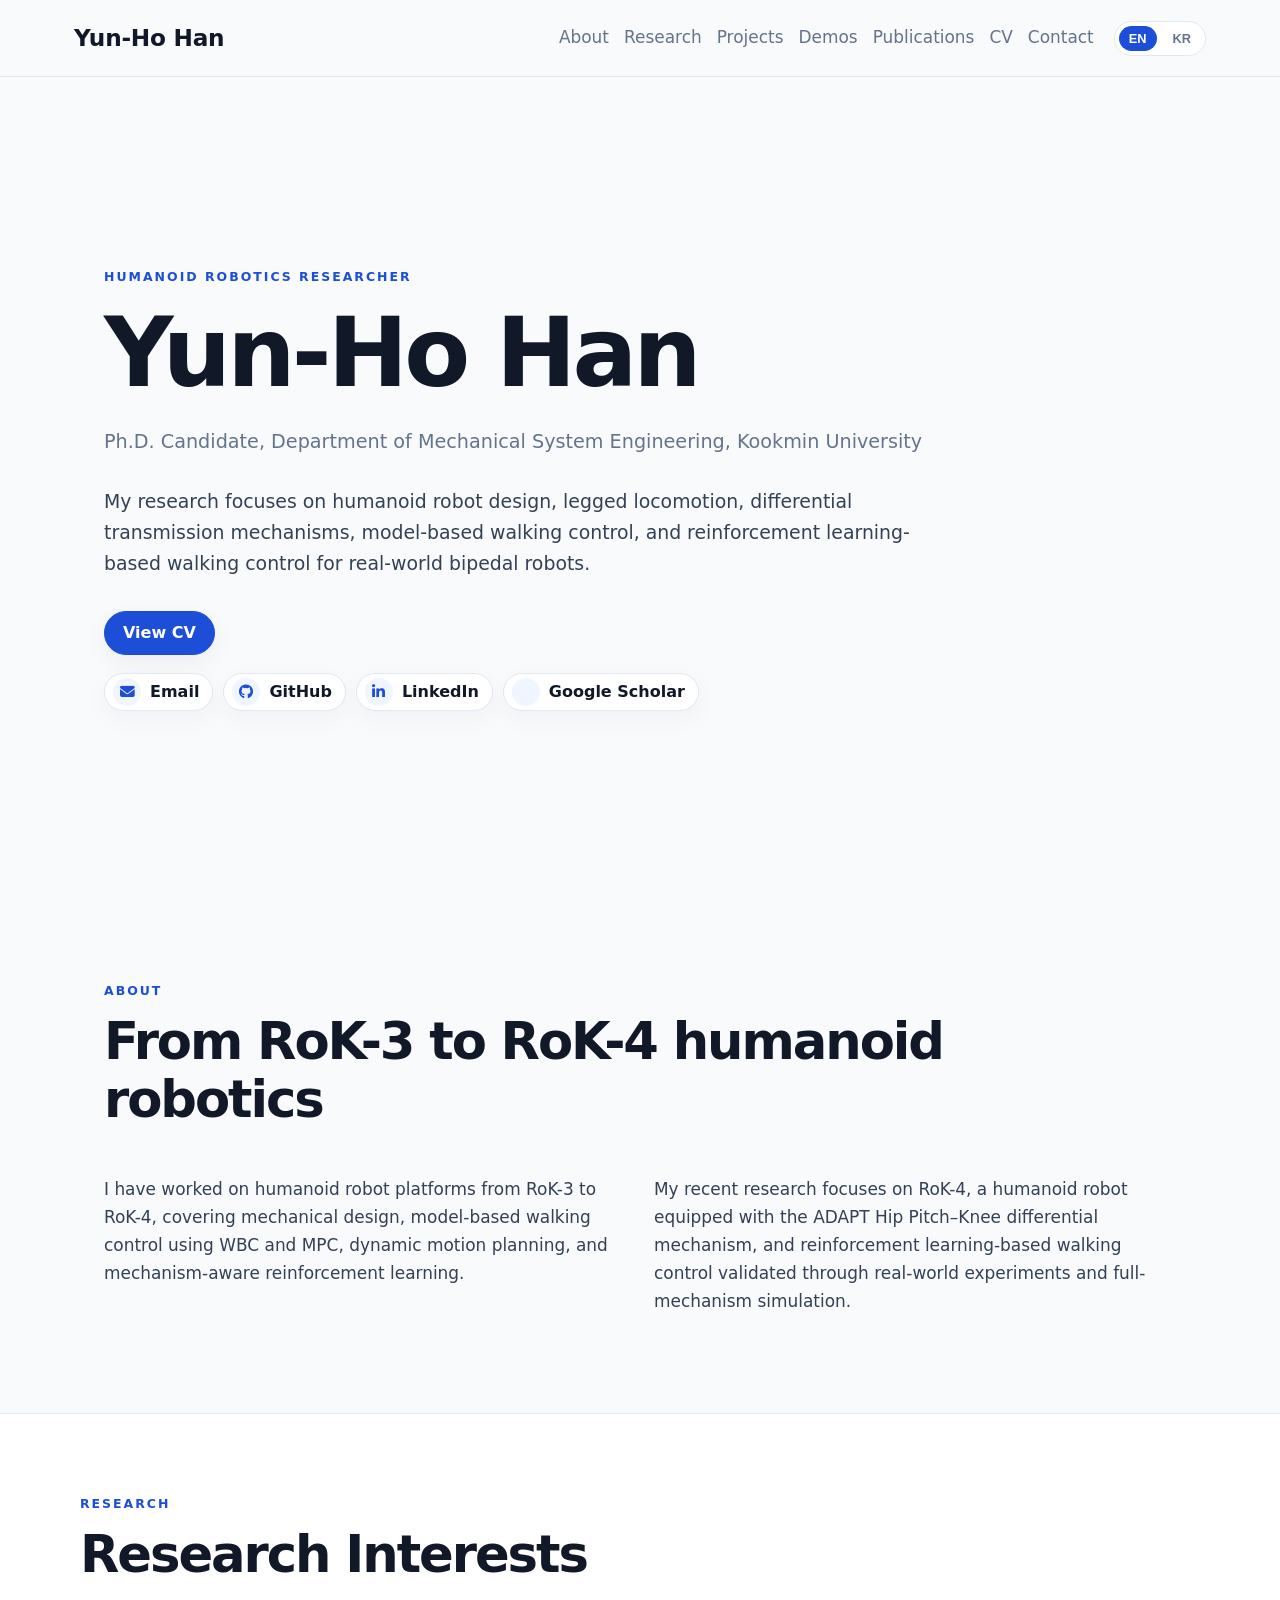
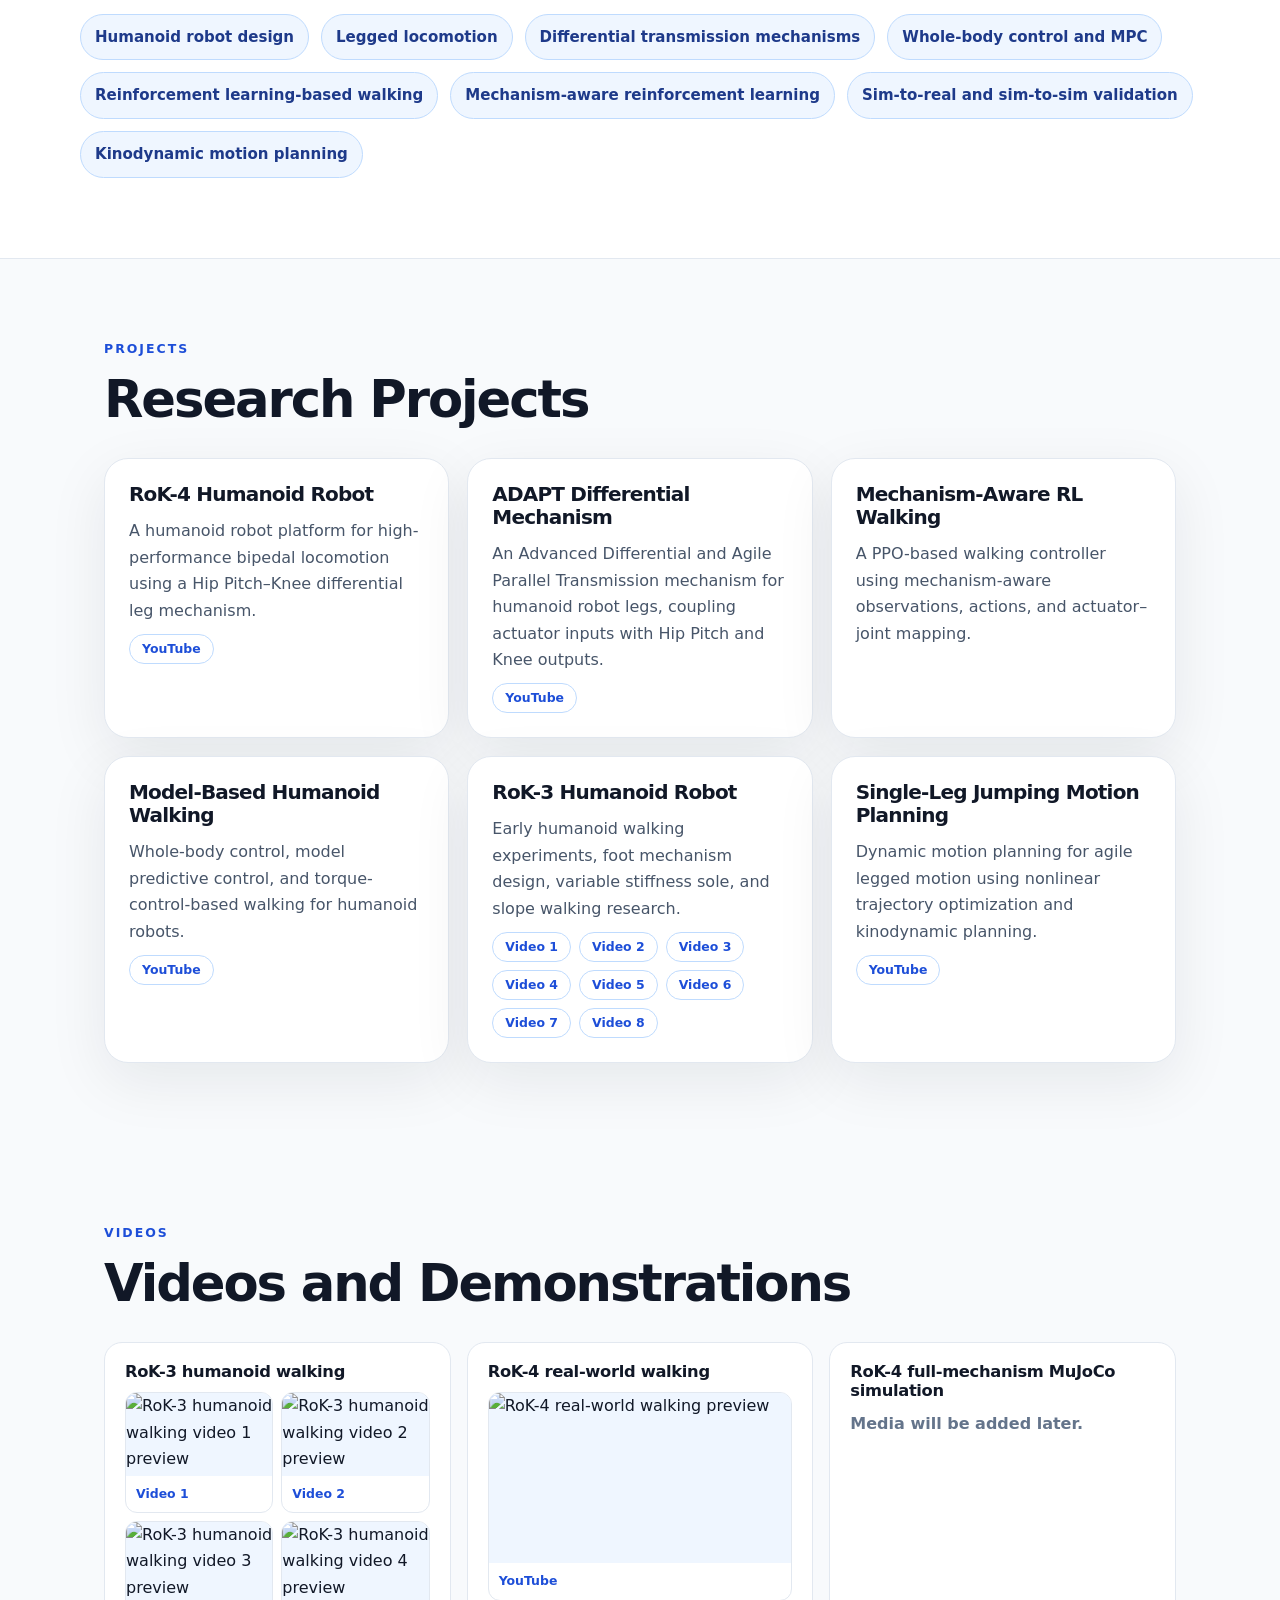
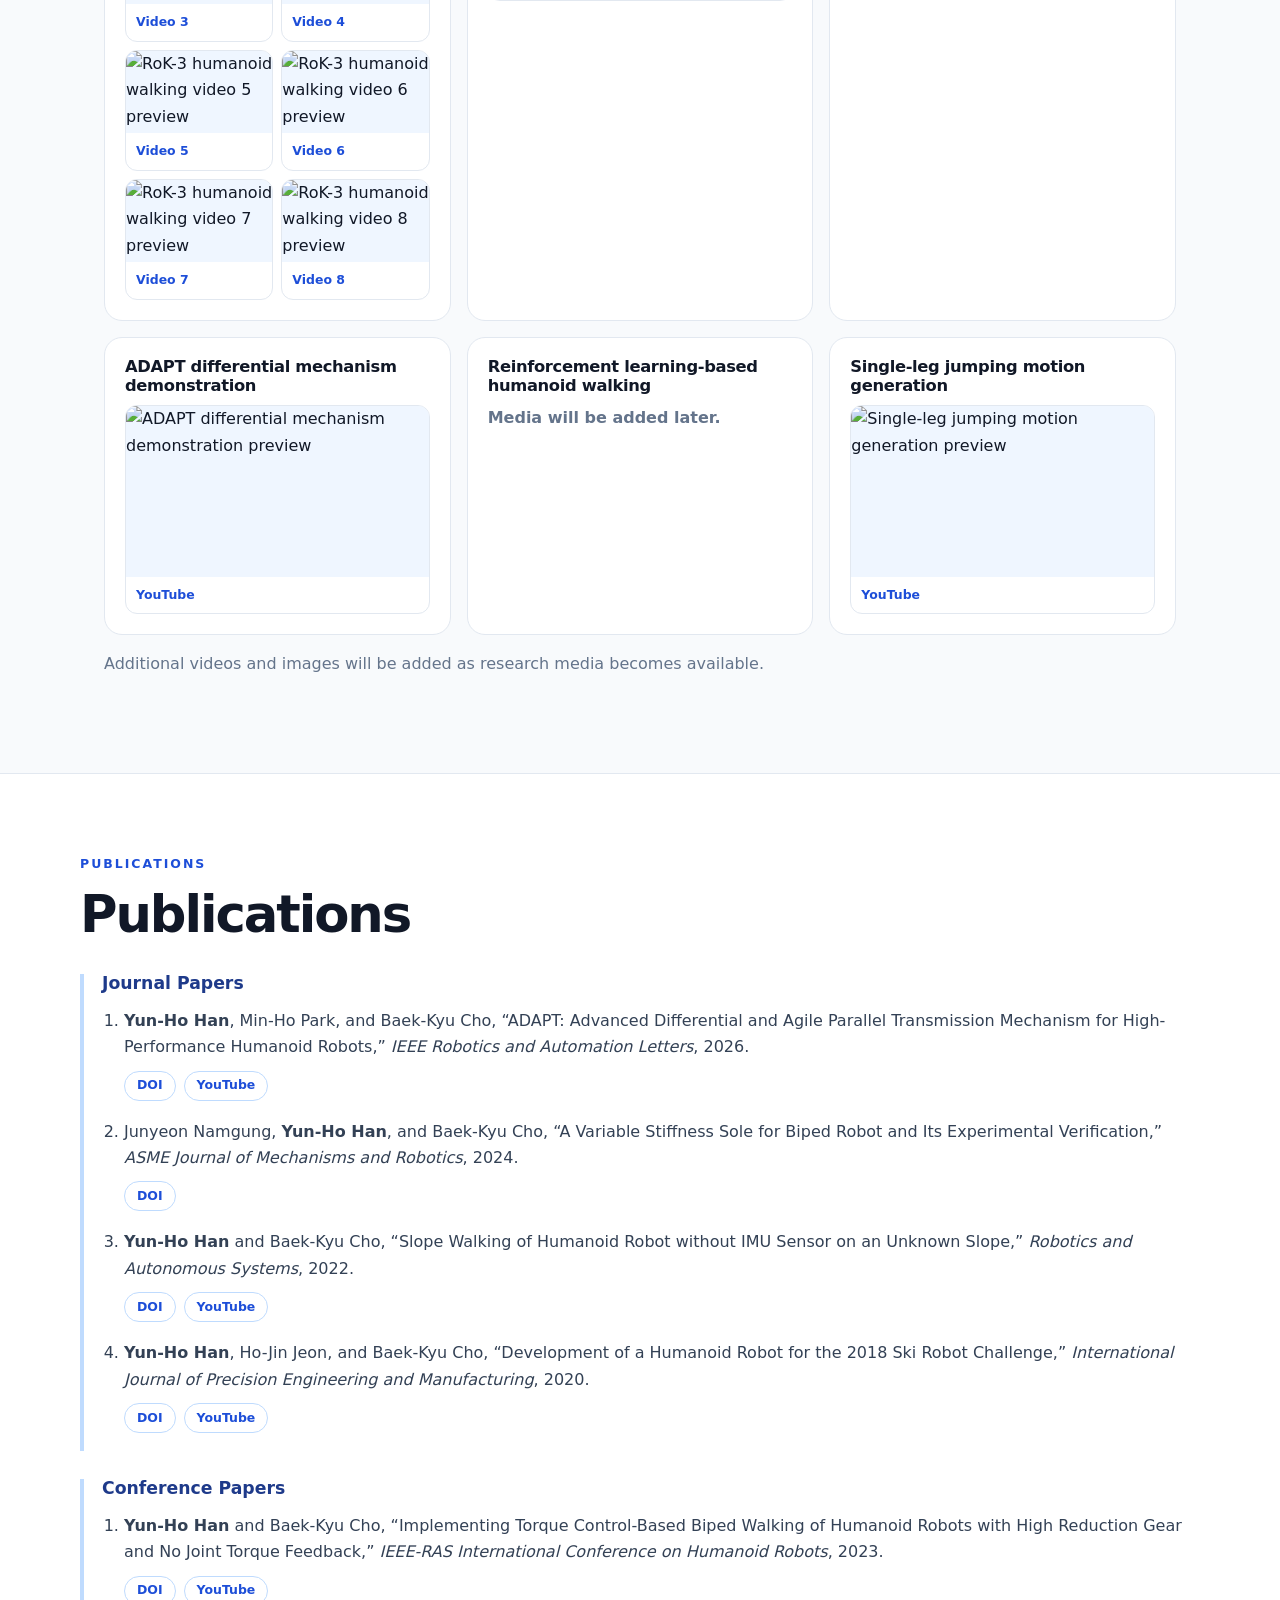
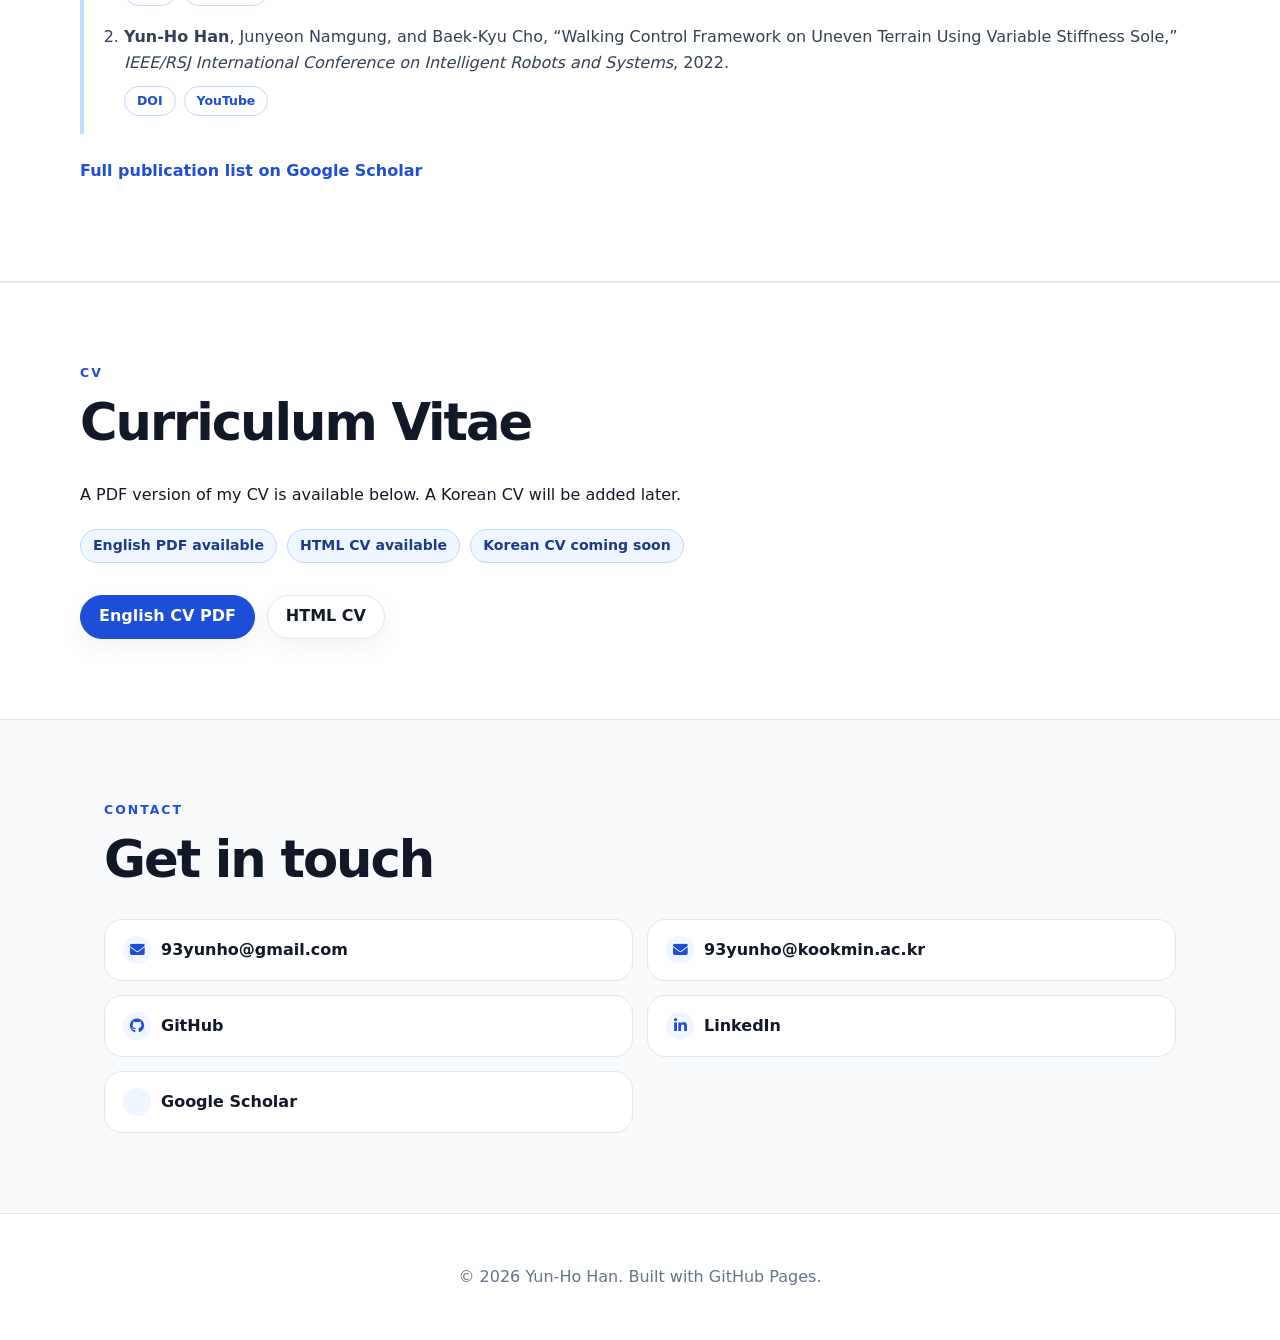
==== index.html @ d3067b9e "Add icons and video previews" ====
<!DOCTYPE html>
<html lang="en">
<head>
  <meta charset="utf-8" />
  <meta name="viewport" content="width=device-width, initial-scale=1" />
  <title>Yun-Ho Han | Humanoid Robotics Researcher</title>
  <meta name="description" content="Yun-Ho Han's personal academic homepage. Humanoid robot design, legged locomotion, differential mechanisms, model-based control, and reinforcement learning-based walking control." />
  <link rel="stylesheet" href="https://cdnjs.cloudflare.com/ajax/libs/font-awesome/6.5.2/css/all.min.css" />
  <link rel="stylesheet" href="https://cdn.jsdelivr.net/gh/jpswalsh/academicons@1/css/academicons.min.css" />
  <link rel="stylesheet" href="assets/style.css" />
</head>
<body>
  <header class="site-header">
    <nav class="nav">
      <a class="brand" href="#home">Yun-Ho Han</a>
      <button class="nav-toggle" aria-label="Toggle navigation" aria-expanded="false">☰</button>
      <div class="nav-links">
        <a href="#about" data-i18n="nav_about">About</a>
        <a href="#research" data-i18n="nav_research">Research</a>
        <a href="#projects" data-i18n="nav_projects">Projects</a>
        <a href="#demos" data-i18n="nav_demos">Demos</a>
        <a href="#publications" data-i18n="nav_publications">Publications</a>
        <a href="#cv" data-i18n="nav_cv">CV</a>
        <a href="#contact" data-i18n="nav_contact">Contact</a>
      </div>
      <div class="language-switch" aria-label="Language switch">
        <button class="lang-btn active" data-lang="en">EN</button>
        <button class="lang-btn" data-lang="ko">KR</button>
      </div>
    </nav>
  </header>

  <main>
    <section id="home" class="hero section">
      <div class="hero-content">
        <p class="eyebrow" data-i18n="hero_eyebrow">Humanoid Robotics Researcher</p>
        <h1>Yun-Ho Han</h1>
        <p class="subtitle" data-i18n="hero_subtitle">
          Ph.D. Candidate, Department of Mechanical System Engineering, Kookmin University
        </p>
        <p class="hero-text" data-i18n="hero_text">
          My research focuses on humanoid robot design, legged locomotion, differential transmission mechanisms, model-based walking control, and reinforcement learning-based walking control for real-world bipedal robots.
        </p>
        <div class="hero-actions">
          <a class="button primary" href="documents/Yunho_Han_CV_EN_v1_0.pdf" target="_blank" rel="noopener" data-i18n="btn_cv">View CV</a>
        </div>
        <div class="social-links hero-social" aria-label="Profile links">
          <a class="social-link" href="mailto:93yunho@gmail.com">
            <span class="social-icon" aria-hidden="true"><i class="fa-solid fa-envelope"></i></span>
            <span>Email</span>
          </a>
          <a class="social-link" href="https://github.com/YunhoHan" target="_blank" rel="noopener">
            <span class="social-icon" aria-hidden="true"><i class="fa-brands fa-github"></i></span>
            <span>GitHub</span>
          </a>
          <a class="social-link" href="https://www.linkedin.com/in/yunho-han-4357352a2" target="_blank" rel="noopener">
            <span class="social-icon" aria-hidden="true"><i class="fa-brands fa-linkedin-in"></i></span>
            <span>LinkedIn</span>
          </a>
          <a class="social-link" href="https://scholar.google.com/citations?user=bfGxfZUAAAAJ" target="_blank" rel="noopener">
            <span class="social-icon" aria-hidden="true"><i class="ai ai-google-scholar"></i></span>
            <span>Google Scholar</span>
          </a>
        </div>
      </div>
    </section>

    <section id="about" class="section">
      <div class="section-heading">
        <p class="eyebrow" data-i18n="about_eyebrow">About</p>
        <h2 data-i18n="about_title">From RoK-3 to RoK-4 humanoid robotics</h2>
      </div>
      <div class="two-column">
        <p data-i18n="about_p1">
          I have worked on humanoid robot platforms from RoK-3 to RoK-4, covering mechanical design, model-based walking control using WBC and MPC, dynamic motion planning, and mechanism-aware reinforcement learning.
        </p>
        <p data-i18n="about_p2">
          My recent research focuses on RoK-4, a humanoid robot equipped with the ADAPT Hip Pitch–Knee differential mechanism, and reinforcement learning-based walking control validated through real-world experiments and full-mechanism simulation.
        </p>
      </div>
    </section>

    <section id="research" class="section alt">
      <div class="section-heading">
        <p class="eyebrow" data-i18n="research_eyebrow">Research</p>
        <h2 data-i18n="research_title">Research Interests</h2>
      </div>
      <div class="tag-grid">
        <span data-i18n="ri_1">Humanoid robot design</span>
        <span data-i18n="ri_2">Legged locomotion</span>
        <span data-i18n="ri_3">Differential transmission mechanisms</span>
        <span data-i18n="ri_4">Whole-body control and MPC</span>
        <span data-i18n="ri_5">Reinforcement learning-based walking</span>
        <span data-i18n="ri_6">Mechanism-aware reinforcement learning</span>
        <span data-i18n="ri_7">Sim-to-real and sim-to-sim validation</span>
        <span data-i18n="ri_8">Kinodynamic motion planning</span>
      </div>
    </section>

    <section id="projects" class="section">
      <div class="section-heading">
        <p class="eyebrow" data-i18n="projects_eyebrow">Projects</p>
        <h2 data-i18n="projects_title">Research Projects</h2>
      </div>

      <div class="card-grid">
        <article class="card">
          <h3>RoK-4 Humanoid Robot</h3>
          <p data-i18n="project_rok4">A humanoid robot platform for high-performance bipedal locomotion using a Hip Pitch–Knee differential leg mechanism.</p>
          <div class="publication-actions">
            <a class="pub-button" href="https://youtu.be/dDEMlLqxbOc?si=Wb-8xYeatX2Am25J" target="_blank" rel="noopener">YouTube</a>
          </div>
        </article>
        <article class="card">
          <h3>ADAPT Differential Mechanism</h3>
          <p data-i18n="project_adapt">An Advanced Differential and Agile Parallel Transmission mechanism for humanoid robot legs, coupling actuator inputs with Hip Pitch and Knee outputs.</p>
          <div class="publication-actions">
            <a class="pub-button" href="https://youtu.be/cfTjf7UJ3iI?si=L2EJas8FkFpZmrJy" target="_blank" rel="noopener">YouTube</a>
          </div>
        </article>
        <article class="card">
          <h3 data-i18n="project_rl_title">Mechanism-Aware RL Walking</h3>
          <p data-i18n="project_rl">A PPO-based walking controller using mechanism-aware observations, actions, and actuator–joint mapping.</p>
        </article>
        <article class="card">
          <h3 data-i18n="project_model_title">Model-Based Humanoid Walking</h3>
          <p data-i18n="project_model">Whole-body control, model predictive control, and torque-control-based walking for humanoid robots.</p>
          <div class="publication-actions">
            <a class="pub-button" href="https://youtu.be/6m065rp-1LA?si=vn8ofqVGNFOFRclc" target="_blank" rel="noopener">YouTube</a>
          </div>
        </article>
        <article class="card">
          <h3>RoK-3 Humanoid Robot</h3>
          <p data-i18n="project_rok3">Early humanoid walking experiments, foot mechanism design, variable stiffness sole, and slope walking research.</p>
          <div class="publication-actions">
            <a class="pub-button" href="https://youtu.be/h09qfkPEwwU?si=suNqClP6rXd1GtpO" target="_blank" rel="noopener">Video 1</a>
            <a class="pub-button" href="https://youtu.be/1beSfaaE3Go?si=8pSo09CfvVwVg07w" target="_blank" rel="noopener">Video 2</a>
            <a class="pub-button" href="https://youtu.be/04HT6V07SlI?si=JWru_YJftX-AW16p" target="_blank" rel="noopener">Video 3</a>
            <a class="pub-button" href="https://youtu.be/GUqOOByVpj8?si=uzsbvGzjAf11iFe4" target="_blank" rel="noopener">Video 4</a>
            <a class="pub-button" href="https://youtu.be/bRuZuYLJ1Yo?si=83ORf7Me08Iz6zm9" target="_blank" rel="noopener">Video 5</a>
            <a class="pub-button" href="https://youtu.be/x1PlzktlOpM?si=ALKfZbD4SVRGy7qw" target="_blank" rel="noopener">Video 6</a>
            <a class="pub-button" href="https://youtu.be/V_NAFrONSy4?si=NgBygBK1LtX89DeF" target="_blank" rel="noopener">Video 7</a>
            <a class="pub-button" href="https://youtu.be/HbkxGu0gFf4?si=VlTAxAXTmBzQWb80" target="_blank" rel="noopener">Video 8</a>
          </div>
        </article>
        <article class="card">
          <h3 data-i18n="project_jump_title">Single-Leg Jumping Motion Planning</h3>
          <p data-i18n="project_jump">Dynamic motion planning for agile legged motion using nonlinear trajectory optimization and kinodynamic planning.</p>
          <div class="publication-actions">
            <a class="pub-button" href="https://youtu.be/laiFjDIiSv0?si=oPpcibvaZxcY3Fio" target="_blank" rel="noopener">YouTube</a>
          </div>
        </article>
      </div>
    </section>

    <section id="demos" class="section">
      <div class="section-heading">
        <p class="eyebrow" data-i18n="demos_eyebrow">Videos</p>
        <h2 data-i18n="demos_title">Videos and Demonstrations</h2>
      </div>
      <div class="demo-grid">
        <article class="demo-card">
          <h3 data-i18n="demo_1">RoK-3 humanoid walking</h3>
          <div class="video-preview-grid compact">
            <a class="video-preview" href="https://youtu.be/h09qfkPEwwU?si=suNqClP6rXd1GtpO" target="_blank" rel="noopener">
              <img src="https://img.youtube.com/vi/h09qfkPEwwU/hqdefault.jpg" alt="RoK-3 humanoid walking video 1 preview" loading="lazy" />
              <span>Video 1</span>
            </a>
            <a class="video-preview" href="https://youtu.be/1beSfaaE3Go?si=8pSo09CfvVwVg07w" target="_blank" rel="noopener">
              <img src="https://img.youtube.com/vi/1beSfaaE3Go/hqdefault.jpg" alt="RoK-3 humanoid walking video 2 preview" loading="lazy" />
              <span>Video 2</span>
            </a>
            <a class="video-preview" href="https://youtu.be/04HT6V07SlI?si=JWru_YJftX-AW16p" target="_blank" rel="noopener">
              <img src="https://img.youtube.com/vi/04HT6V07SlI/hqdefault.jpg" alt="RoK-3 humanoid walking video 3 preview" loading="lazy" />
              <span>Video 3</span>
            </a>
            <a class="video-preview" href="https://youtu.be/GUqOOByVpj8?si=uzsbvGzjAf11iFe4" target="_blank" rel="noopener">
              <img src="https://img.youtube.com/vi/GUqOOByVpj8/hqdefault.jpg" alt="RoK-3 humanoid walking video 4 preview" loading="lazy" />
              <span>Video 4</span>
            </a>
            <a class="video-preview" href="https://youtu.be/bRuZuYLJ1Yo?si=83ORf7Me08Iz6zm9" target="_blank" rel="noopener">
              <img src="https://img.youtube.com/vi/bRuZuYLJ1Yo/hqdefault.jpg" alt="RoK-3 humanoid walking video 5 preview" loading="lazy" />
              <span>Video 5</span>
            </a>
            <a class="video-preview" href="https://youtu.be/x1PlzktlOpM?si=ALKfZbD4SVRGy7qw" target="_blank" rel="noopener">
              <img src="https://img.youtube.com/vi/x1PlzktlOpM/hqdefault.jpg" alt="RoK-3 humanoid walking video 6 preview" loading="lazy" />
              <span>Video 6</span>
            </a>
            <a class="video-preview" href="https://youtu.be/V_NAFrONSy4?si=NgBygBK1LtX89DeF" target="_blank" rel="noopener">
              <img src="https://img.youtube.com/vi/V_NAFrONSy4/hqdefault.jpg" alt="RoK-3 humanoid walking video 7 preview" loading="lazy" />
              <span>Video 7</span>
            </a>
            <a class="video-preview" href="https://youtu.be/HbkxGu0gFf4?si=VlTAxAXTmBzQWb80" target="_blank" rel="noopener">
              <img src="https://img.youtube.com/vi/HbkxGu0gFf4/hqdefault.jpg" alt="RoK-3 humanoid walking video 8 preview" loading="lazy" />
              <span>Video 8</span>
            </a>
          </div>
        </article>
        <article class="demo-card">
          <h3 data-i18n="demo_2">RoK-4 real-world walking</h3>
          <a class="video-preview" href="https://youtu.be/dDEMlLqxbOc?si=Wb-8xYeatX2Am25J" target="_blank" rel="noopener">
            <img src="https://img.youtube.com/vi/dDEMlLqxbOc/hqdefault.jpg" alt="RoK-4 real-world walking preview" loading="lazy" />
            <span>YouTube</span>
          </a>
        </article>
        <article class="demo-card">
          <h3 data-i18n="demo_3">RoK-4 full-mechanism MuJoCo simulation</h3>
          <p data-i18n="demo_status">Media will be added later.</p>
        </article>
        <article class="demo-card">
          <h3 data-i18n="demo_4">ADAPT differential mechanism demonstration</h3>
          <a class="video-preview" href="https://youtu.be/cfTjf7UJ3iI?si=L2EJas8FkFpZmrJy" target="_blank" rel="noopener">
            <img src="https://img.youtube.com/vi/cfTjf7UJ3iI/hqdefault.jpg" alt="ADAPT differential mechanism demonstration preview" loading="lazy" />
            <span>YouTube</span>
          </a>
        </article>
        <article class="demo-card">
          <h3 data-i18n="demo_5">Reinforcement learning-based humanoid walking</h3>
          <p data-i18n="demo_status">Media will be added later.</p>
        </article>
        <article class="demo-card">
          <h3 data-i18n="demo_6">Single-leg jumping motion generation</h3>
          <a class="video-preview" href="https://youtu.be/laiFjDIiSv0?si=oPpcibvaZxcY3Fio" target="_blank" rel="noopener">
            <img src="https://img.youtube.com/vi/laiFjDIiSv0/hqdefault.jpg" alt="Single-leg jumping motion generation preview" loading="lazy" />
            <span>YouTube</span>
          </a>
        </article>
      </div>
      <p class="muted" data-i18n="demos_note">Additional videos and images will be added as research media becomes available.</p>
    </section>

    <section id="publications" class="section alt">
      <div class="section-heading">
        <p class="eyebrow" data-i18n="pub_eyebrow">Publications</p>
        <h2 data-i18n="pub_title">Publications</h2>
      </div>
      <div class="publication-groups">
        <div class="publication-group">
          <h3 data-i18n="pub_journal_title">Journal Papers</h3>
          <ol class="publication-list">
            <li>
              <strong>Yun-Ho Han</strong>, Min-Ho Park, and Baek-Kyu Cho,
              “ADAPT: Advanced Differential and Agile Parallel Transmission Mechanism for High-Performance Humanoid Robots,”
              <em>IEEE Robotics and Automation Letters</em>, 2026.
              <div class="publication-actions">
                <a class="pub-button" href="https://doi.org/10.1109/LRA.2026.3686707" target="_blank" rel="noopener">DOI</a>
                <a class="pub-button" href="https://youtu.be/cfTjf7UJ3iI?si=L2EJas8FkFpZmrJy" target="_blank" rel="noopener">YouTube</a>
              </div>
            </li>
            <li>
              Junyeon Namgung, <strong>Yun-Ho Han</strong>, and Baek-Kyu Cho,
              “A Variable Stiffness Sole for Biped Robot and Its Experimental Verification,”
              <em>ASME Journal of Mechanisms and Robotics</em>, 2024.
              <div class="publication-actions">
                <a class="pub-button" href="https://doi.org/10.1115/1.4062650" target="_blank" rel="noopener">DOI</a>
              </div>
            </li>
            <li>
              <strong>Yun-Ho Han</strong> and Baek-Kyu Cho,
              “Slope Walking of Humanoid Robot without IMU Sensor on an Unknown Slope,”
              <em>Robotics and Autonomous Systems</em>, 2022.
              <div class="publication-actions">
                <a class="pub-button" href="https://doi.org/10.1016/j.robot.2022.104163" target="_blank" rel="noopener">DOI</a>
                <a class="pub-button" href="https://youtu.be/x1PlzktlOpM?si=8-0TDHvPJsHoClDF" target="_blank" rel="noopener">YouTube</a>
              </div>
            </li>
            <li>
              <strong>Yun-Ho Han</strong>, Ho-Jin Jeon, and Baek-Kyu Cho,
              “Development of a Humanoid Robot for the 2018 Ski Robot Challenge,”
              <em>International Journal of Precision Engineering and Manufacturing</em>, 2020.
              <div class="publication-actions">
                <a class="pub-button" href="https://doi.org/10.1007/s12541-020-00344-6" target="_blank" rel="noopener">DOI</a>
                <a class="pub-button" href="https://youtu.be/Fxm66xV4SzQ?si=I9M_QrbcGACNY1cK" target="_blank" rel="noopener">YouTube</a>
              </div>
            </li>
          </ol>
        </div>

        <div class="publication-group">
          <h3 data-i18n="pub_conference_title">Conference Papers</h3>
          <ol class="publication-list">
            <li>
              <strong>Yun-Ho Han</strong> and Baek-Kyu Cho,
              “Implementing Torque Control-Based Biped Walking of Humanoid Robots with High Reduction Gear and No Joint Torque Feedback,”
              <em>IEEE-RAS International Conference on Humanoid Robots</em>, 2023.
              <div class="publication-actions">
                <a class="pub-button" href="https://doi.org/10.1109/Humanoids57100.2023.10375177" target="_blank" rel="noopener">DOI</a>
                <a class="pub-button" href="https://youtu.be/6m065rp-1LA?si=vn8ofqVGNFOFRclc" target="_blank" rel="noopener">YouTube</a>
              </div>
            </li>
            <li>
              <strong>Yun-Ho Han</strong>, Junyeon Namgung, and Baek-Kyu Cho,
              “Walking Control Framework on Uneven Terrain Using Variable Stiffness Sole,”
              <em>IEEE/RSJ International Conference on Intelligent Robots and Systems</em>, 2022.
              <div class="publication-actions">
                <a class="pub-button" href="https://doi.org/10.1109/IROS47612.2022.9981889" target="_blank" rel="noopener">DOI</a>
                <a class="pub-button" href="https://youtu.be/rMfQMmNTQRU?si=-mwIuIyKWzba-ZMg" target="_blank" rel="noopener">YouTube</a>
              </div>
            </li>
          </ol>
        </div>
      </div>
      <p class="note">
        <a href="https://scholar.google.com/citations?user=bfGxfZUAAAAJ" target="_blank" rel="noopener" data-i18n="pub_more">Full publication list on Google Scholar</a>
      </p>
    </section>

    <section id="cv" class="section alt">
      <div class="section-heading">
        <p class="eyebrow">CV</p>
        <h2 data-i18n="cv_title">Curriculum Vitae</h2>
      </div>
      <p data-i18n="cv_text">
        A PDF version of my CV is available below. A Korean CV will be added later.
      </p>
      <div class="status-list" aria-label="CV availability">
        <span data-i18n="cv_status_pdf">English PDF available</span>
        <span data-i18n="cv_status_html">HTML CV available</span>
        <span data-i18n="cv_status_kr">Korean CV coming soon</span>
      </div>
      <div class="hero-actions">
        <a class="button primary" href="documents/Yunho_Han_CV_EN_v1_0.pdf" target="_blank" rel="noopener" data-i18n="cv_pdf">English CV PDF</a>
        <a class="button" href="cv.html" target="_blank" rel="noopener" data-i18n="cv_html">HTML CV</a>
      </div>
    </section>

    <section id="contact" class="section">
      <div class="section-heading">
        <p class="eyebrow" data-i18n="contact_eyebrow">Contact</p>
        <h2 data-i18n="contact_title">Get in touch</h2>
      </div>
      <div class="contact-grid">
        <a href="mailto:93yunho@gmail.com">
          <span class="social-icon" aria-hidden="true"><i class="fa-solid fa-envelope"></i></span>
          <span>93yunho@gmail.com</span>
        </a>
        <a href="mailto:93yunho@kookmin.ac.kr">
          <span class="social-icon" aria-hidden="true"><i class="fa-solid fa-envelope"></i></span>
          <span>93yunho@kookmin.ac.kr</span>
        </a>
        <a href="https://github.com/YunhoHan" target="_blank" rel="noopener">
          <span class="social-icon" aria-hidden="true"><i class="fa-brands fa-github"></i></span>
          <span>GitHub</span>
        </a>
        <a href="https://www.linkedin.com/in/yunho-han-4357352a2" target="_blank" rel="noopener">
          <span class="social-icon" aria-hidden="true"><i class="fa-brands fa-linkedin-in"></i></span>
          <span>LinkedIn</span>
        </a>
        <a href="https://scholar.google.com/citations?user=bfGxfZUAAAAJ" target="_blank" rel="noopener">
          <span class="social-icon" aria-hidden="true"><i class="ai ai-google-scholar"></i></span>
          <span>Google Scholar</span>
        </a>
      </div>
    </section>
  </main>

  <footer class="footer">
    <p>© <span id="year"></span> Yun-Ho Han. Built with GitHub Pages.</p>
  </footer>

  <script src="assets/script.js"></script>
</body>
</html>
---- assets/style.css ----
* {
  box-sizing: border-box;
}

:root {
  --bg: #f8fafc;
  --panel: #ffffff;
  --text: #111827;
  --muted: #64748b;
  --line: #e2e8f0;
  --accent: #1d4ed8;
  --accent-dark: #1e40af;
  --soft: #eff6ff;
  --shadow: 0 18px 60px rgba(15, 23, 42, 0.08);
}

html {
  scroll-behavior: smooth;
}

body {
  margin: 0;
  font-family: Inter, -apple-system, BlinkMacSystemFont, "Segoe UI", system-ui, sans-serif;
  color: var(--text);
  background: var(--bg);
  line-height: 1.65;
}

a {
  color: inherit;
}

.site-header {
  position: sticky;
  top: 0;
  z-index: 50;
  background: rgba(248, 250, 252, 0.92);
  border-bottom: 1px solid var(--line);
  backdrop-filter: blur(14px);
}

.nav {
  max-width: 1180px;
  margin: 0 auto;
  min-height: 76px;
  padding: 0 24px;
  display: flex;
  align-items: center;
  gap: 20px;
}

.brand {
  font-weight: 800;
  font-size: 1.45rem;
  text-decoration: none;
  letter-spacing: -0.01em;
}

.nav-links {
  margin-left: auto;
  display: flex;
  align-items: center;
  gap: 15px;
  font-size: 1.06rem;
  color: var(--muted);
}

.nav-links a {
  text-decoration: none;
}

.nav-links a:hover {
  color: var(--accent);
}

.language-switch {
  display: flex;
  gap: 6px;
  border: 1px solid var(--line);
  border-radius: 999px;
  padding: 4px;
  background: var(--panel);
}

.lang-btn {
  border: 0;
  background: transparent;
  padding: 5px 10px;
  border-radius: 999px;
  font-weight: 700;
  font-size: 0.8rem;
  color: var(--muted);
  cursor: pointer;
}

.lang-btn.active {
  color: #ffffff;
  background: var(--accent);
}

.nav-toggle {
  display: none;
  margin-left: auto;
  border: 0;
  background: transparent;
  font-size: 1.4rem;
  cursor: pointer;
}

.section {
  max-width: 1120px;
  margin: 0 auto;
  padding: 80px 24px;
}

.section.alt {
  max-width: none;
  background: var(--panel);
  border-top: 1px solid var(--line);
  border-bottom: 1px solid var(--line);
}

.section.alt > * {
  max-width: 1120px;
  margin-left: auto;
  margin-right: auto;
}

.hero {
  min-height: calc(100vh - 76px);
  display: flex;
  align-items: center;
}

.hero-content {
  max-width: 880px;
}

.eyebrow {
  margin: 0 0 10px;
  color: var(--accent);
  text-transform: uppercase;
  letter-spacing: 0.16em;
  font-size: 0.78rem;
  font-weight: 800;
}

h1, h2, h3 {
  line-height: 1.15;
  letter-spacing: -0.04em;
}

h1 {
  margin: 0;
  font-size: clamp(3rem, 9vw, 6rem);
}

h2 {
  margin: 0;
  font-size: clamp(2rem, 5vw, 3.2rem);
}

h3 {
  margin: 0 0 12px;
  font-size: 1.25rem;
}

.subtitle {
  margin: 18px 0 0;
  font-size: 1.2rem;
  color: var(--muted);
}

.hero-text {
  max-width: 820px;
  margin: 28px 0 0;
  font-size: 1.18rem;
  color: #334155;
}

.hero-actions {
  margin-top: 32px;
  display: flex;
  gap: 12px;
  flex-wrap: wrap;
}

.hero-social {
  margin-top: 18px;
}

.social-links {
  display: flex;
  flex-wrap: wrap;
  gap: 10px;
}

.social-link {
  display: inline-flex;
  align-items: center;
  gap: 9px;
  min-height: 38px;
  padding: 0 13px 0 8px;
  border: 1px solid var(--line);
  border-radius: 999px;
  background: var(--panel);
  color: var(--text);
  text-decoration: none;
  font-weight: 750;
  box-shadow: 0 8px 24px rgba(15, 23, 42, 0.04);
}

.social-link:hover {
  color: var(--accent);
  border-color: #bfdbfe;
}

.social-icon {
  display: inline-flex;
  align-items: center;
  justify-content: center;
  width: 28px;
  height: 28px;
  border-radius: 999px;
  background: var(--soft);
  color: var(--accent);
  font-size: 0.92rem;
  font-weight: 900;
  line-height: 1;
  flex: 0 0 auto;
}

.social-icon i {
  line-height: 1;
}

.button {
  display: inline-flex;
  align-items: center;
  justify-content: center;
  min-height: 44px;
  padding: 0 18px;
  border: 1px solid var(--line);
  border-radius: 999px;
  background: var(--panel);
  text-decoration: none;
  font-weight: 750;
  color: var(--text);
  box-shadow: 0 8px 24px rgba(15, 23, 42, 0.05);
}

.button:hover {
  border-color: #bfdbfe;
  color: var(--accent);
}

.button.primary {
  background: var(--accent);
  color: #ffffff;
  border-color: var(--accent);
}

.button.primary:hover {
  background: var(--accent-dark);
  color: #ffffff;
}

.section-heading {
  margin-bottom: 30px;
}

.two-column {
  display: grid;
  grid-template-columns: 1fr 1fr;
  gap: 28px;
  font-size: 1.06rem;
  color: #334155;
}

.tag-grid {
  display: flex;
  flex-wrap: wrap;
  gap: 12px;
}

.tag-grid span, .demo-list span {
  display: inline-flex;
  align-items: center;
  padding: 10px 14px;
  border: 1px solid #bfdbfe;
  border-radius: 999px;
  background: var(--soft);
  color: #1e3a8a;
  font-weight: 700;
  font-size: 0.94rem;
}

.card-grid {
  display: grid;
  grid-template-columns: repeat(3, minmax(0, 1fr));
  gap: 18px;
}

.card {
  background: var(--panel);
  border: 1px solid var(--line);
  border-radius: 24px;
  padding: 24px;
  box-shadow: var(--shadow);
}

.card p {
  color: #475569;
  margin: 0;
}

.publication-list {
  margin: 0;
  padding-left: 22px;
  color: #334155;
}

.publication-list li {
  margin-bottom: 18px;
}

.publication-actions {
  display: flex;
  flex-wrap: wrap;
  gap: 8px;
  margin-top: 10px;
}

.pub-button {
  display: inline-flex;
  align-items: center;
  justify-content: center;
  min-height: 30px;
  padding: 0 12px;
  border: 1px solid #bfdbfe;
  border-radius: 999px;
  background: #ffffff;
  color: var(--accent);
  font-size: 0.78rem;
  font-weight: 800;
  text-decoration: none;
}

.pub-button:hover {
  background: var(--soft);
  border-color: var(--accent);
}

.publication-groups {
  display: grid;
  gap: 28px;
}

.publication-group {
  border-left: 4px solid #bfdbfe;
  padding-left: 18px;
}

.publication-group h3 {
  margin-bottom: 14px;
  color: #1e3a8a;
  font-size: 1.08rem;
  letter-spacing: 0;
}

.note {
  margin-top: 24px;
  font-weight: 750;
}

.note a {
  color: var(--accent);
  text-decoration: none;
}

.demo-grid {
  display: grid;
  grid-template-columns: repeat(3, minmax(0, 1fr));
  gap: 16px;
}

.demo-card {
  background: var(--panel);
  border: 1px solid var(--line);
  border-radius: 18px;
  padding: 20px;
}

.demo-card h3 {
  margin-bottom: 10px;
  font-size: 1.02rem;
  letter-spacing: -0.02em;
}

.demo-card p {
  margin: 0;
  color: var(--muted);
  font-weight: 650;
}

.video-preview-grid {
  display: grid;
  grid-template-columns: repeat(2, minmax(0, 1fr));
  gap: 10px;
}

.video-preview-grid.compact {
  gap: 8px;
}

.video-preview {
  display: block;
  overflow: hidden;
  border: 1px solid var(--line);
  border-radius: 12px;
  background: #ffffff;
  color: var(--text);
  text-decoration: none;
}

.video-preview img {
  display: block;
  width: 100%;
  aspect-ratio: 16 / 9;
  object-fit: cover;
  background: var(--soft);
}

.video-preview span {
  display: block;
  padding: 8px 10px;
  color: var(--accent);
  font-size: 0.78rem;
  font-weight: 800;
}

.video-preview:hover {
  border-color: #bfdbfe;
  box-shadow: 0 10px 28px rgba(15, 23, 42, 0.08);
  transform: translateY(-1px);
}

.muted {
  color: var(--muted);
}

.status-list {
  display: flex;
  flex-wrap: wrap;
  gap: 10px;
  margin-top: 20px;
}

.status-list span {
  display: inline-flex;
  align-items: center;
  min-height: 34px;
  padding: 0 12px;
  border: 1px solid #bfdbfe;
  border-radius: 999px;
  background: var(--soft);
  color: #1e3a8a;
  font-size: 0.88rem;
  font-weight: 750;
}

.contact-grid {
  display: grid;
  grid-template-columns: repeat(2, minmax(0, 1fr));
  gap: 14px;
}

.contact-grid a {
  display: flex;
  align-items: center;
  gap: 10px;
  padding: 16px 18px;
  background: var(--panel);
  border: 1px solid var(--line);
  border-radius: 18px;
  text-decoration: none;
  font-weight: 750;
}

.contact-grid a:hover {
  color: var(--accent);
  border-color: #bfdbfe;
}

.footer {
  padding: 34px 24px;
  text-align: center;
  color: var(--muted);
  border-top: 1px solid var(--line);
  background: var(--panel);
}

@media (max-width: 860px) {
  .nav {
    flex-wrap: wrap;
    padding-top: 16px;
    padding-bottom: 16px;
  }

  .nav-toggle {
    display: block;
  }

  .nav-links {
    display: none;
    width: 100%;
    order: 3;
    flex-direction: column;
    align-items: flex-start;
    gap: 12px;
    margin-left: 0;
    padding-top: 12px;
  }

  .nav-links.open {
    display: flex;
  }

  .language-switch {
    margin-left: 0;
  }

  .hero {
    min-height: auto;
  }

  .two-column,
  .card-grid,
  .demo-grid,
  .contact-grid {
    grid-template-columns: 1fr;
  }

  .section {
    padding: 64px 20px;
  }
}
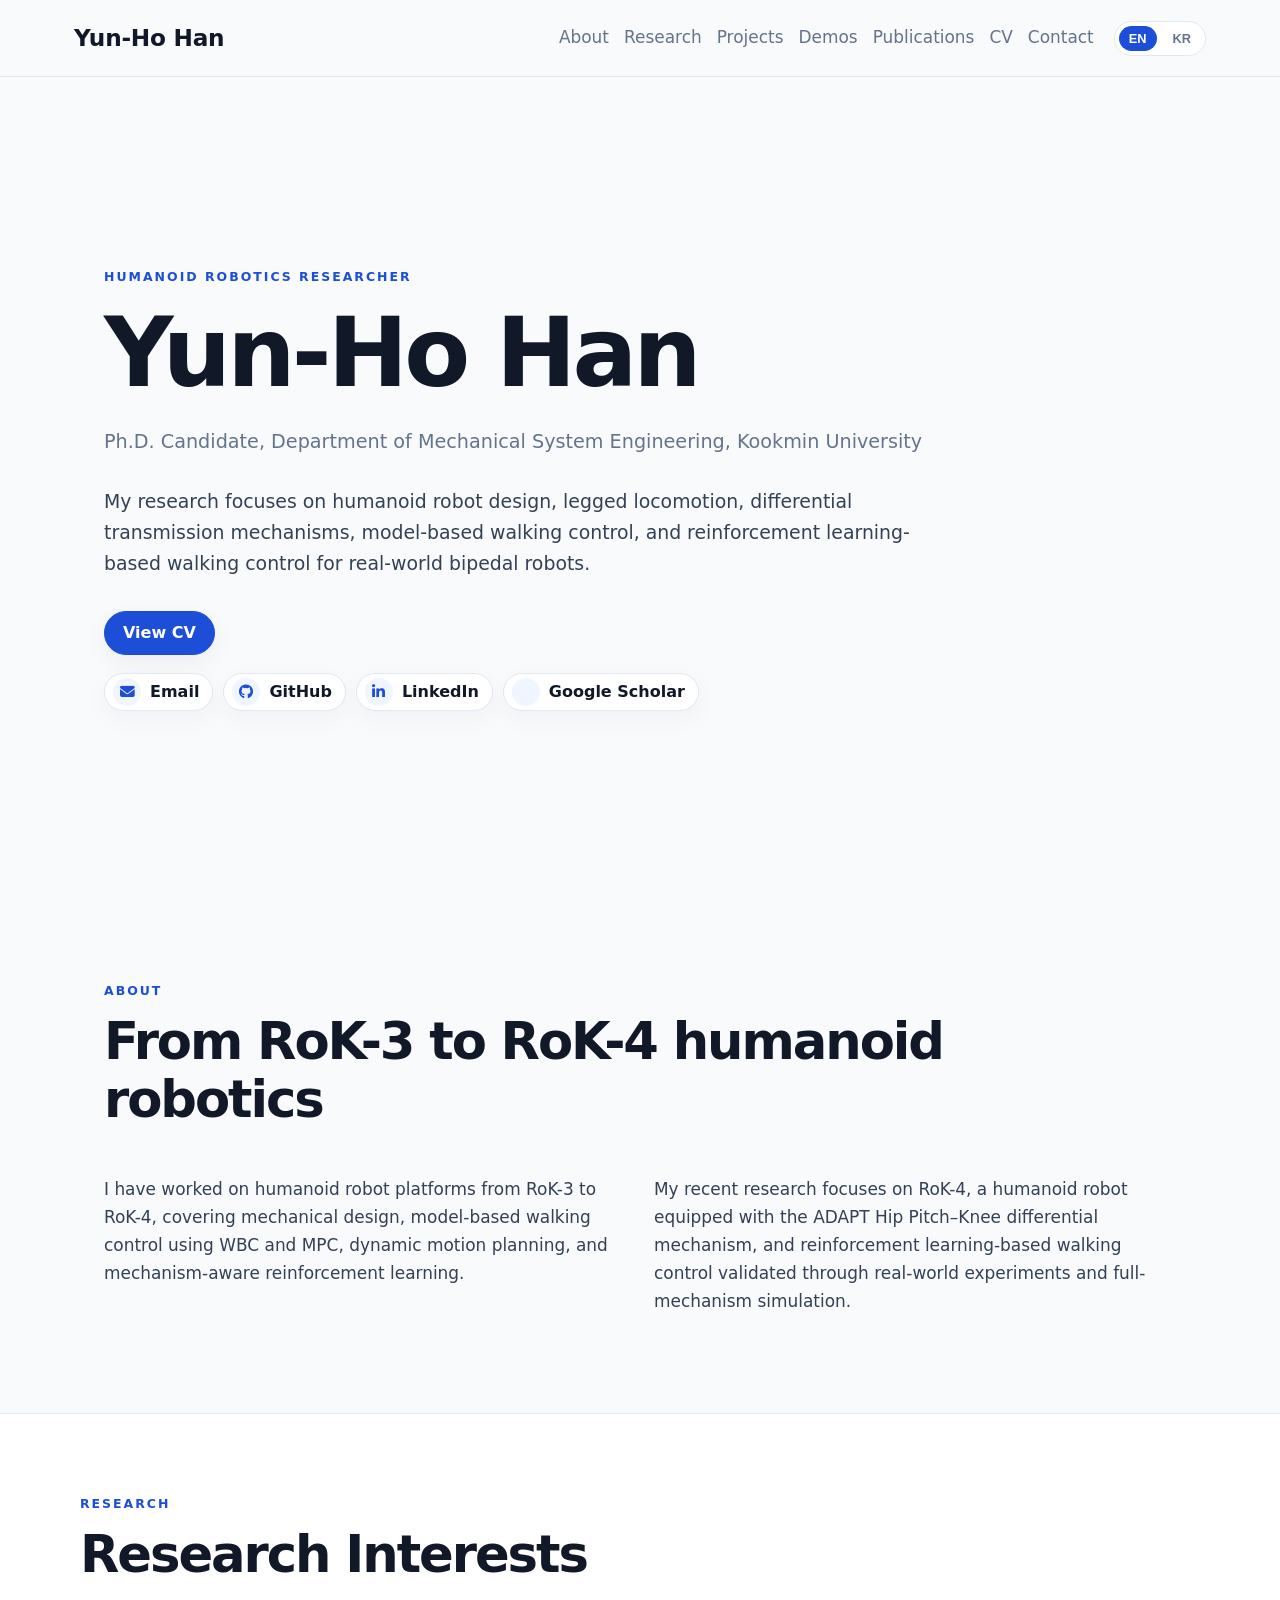
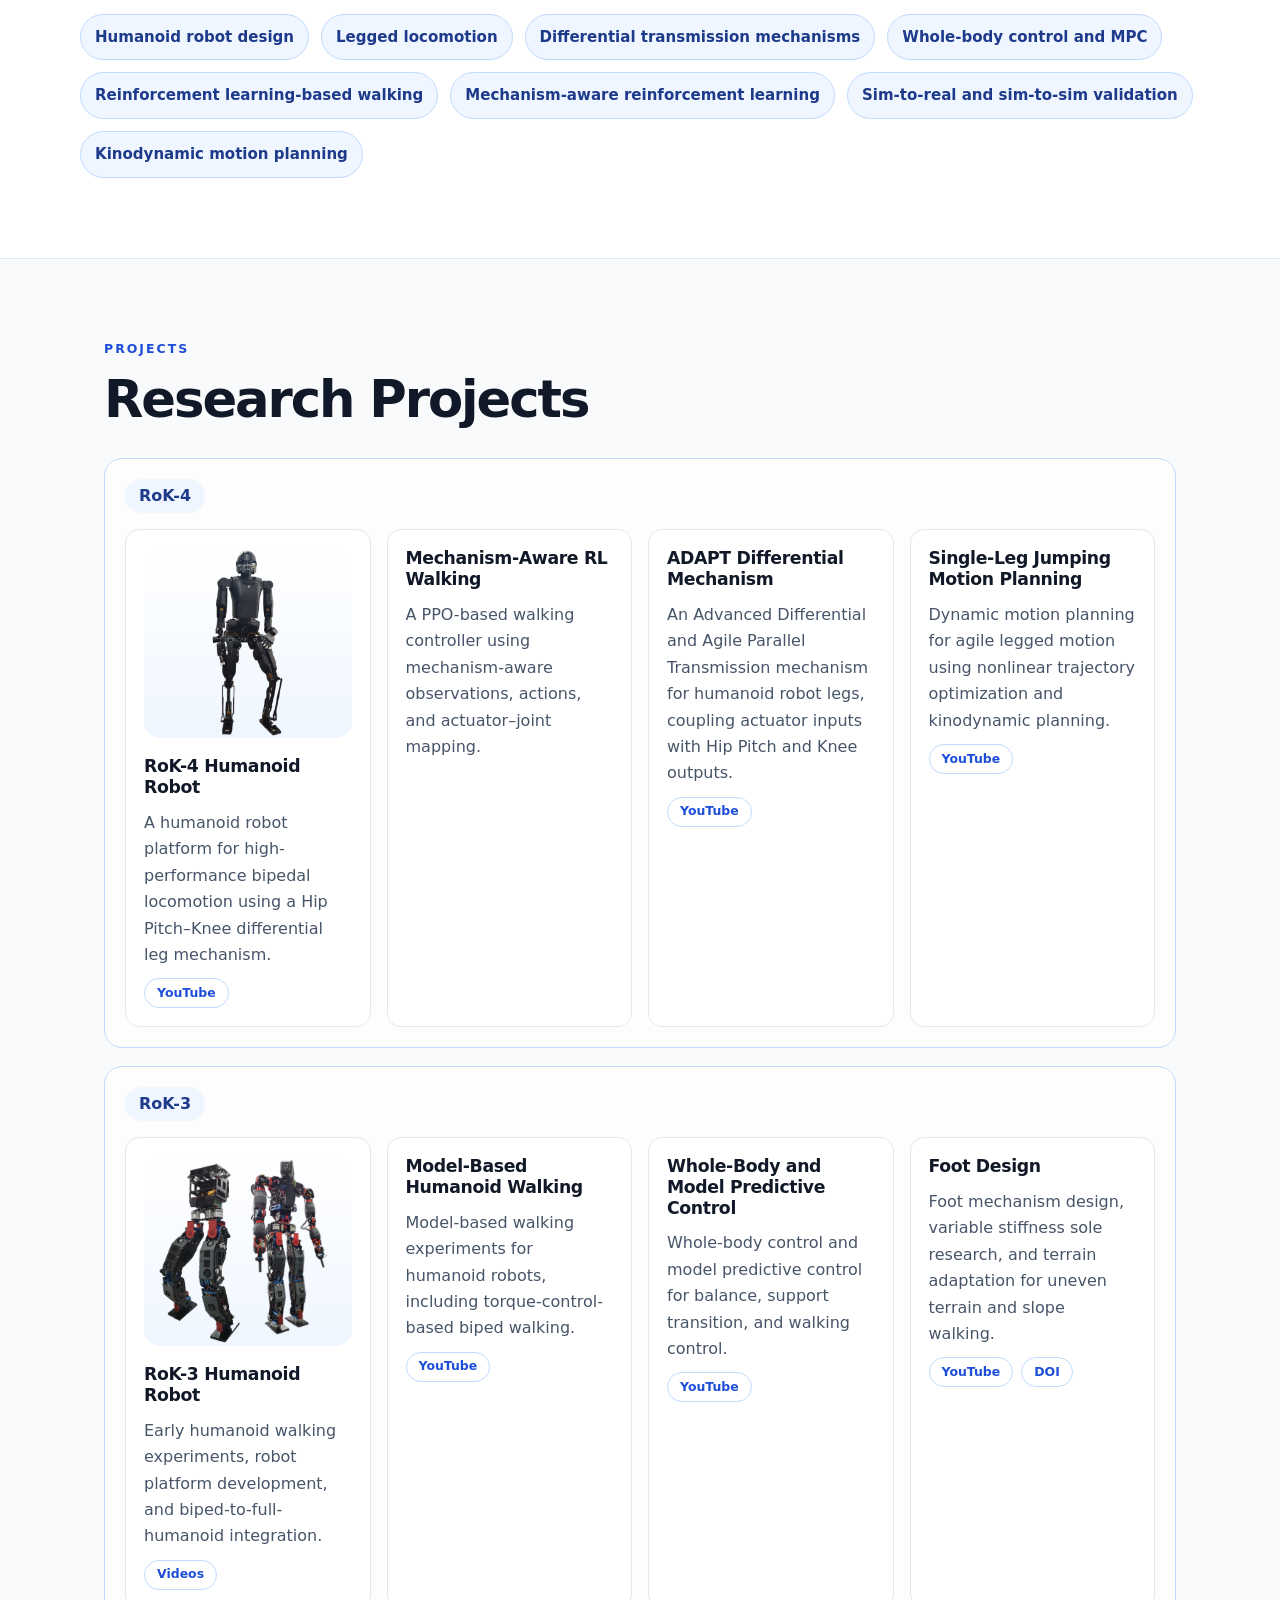
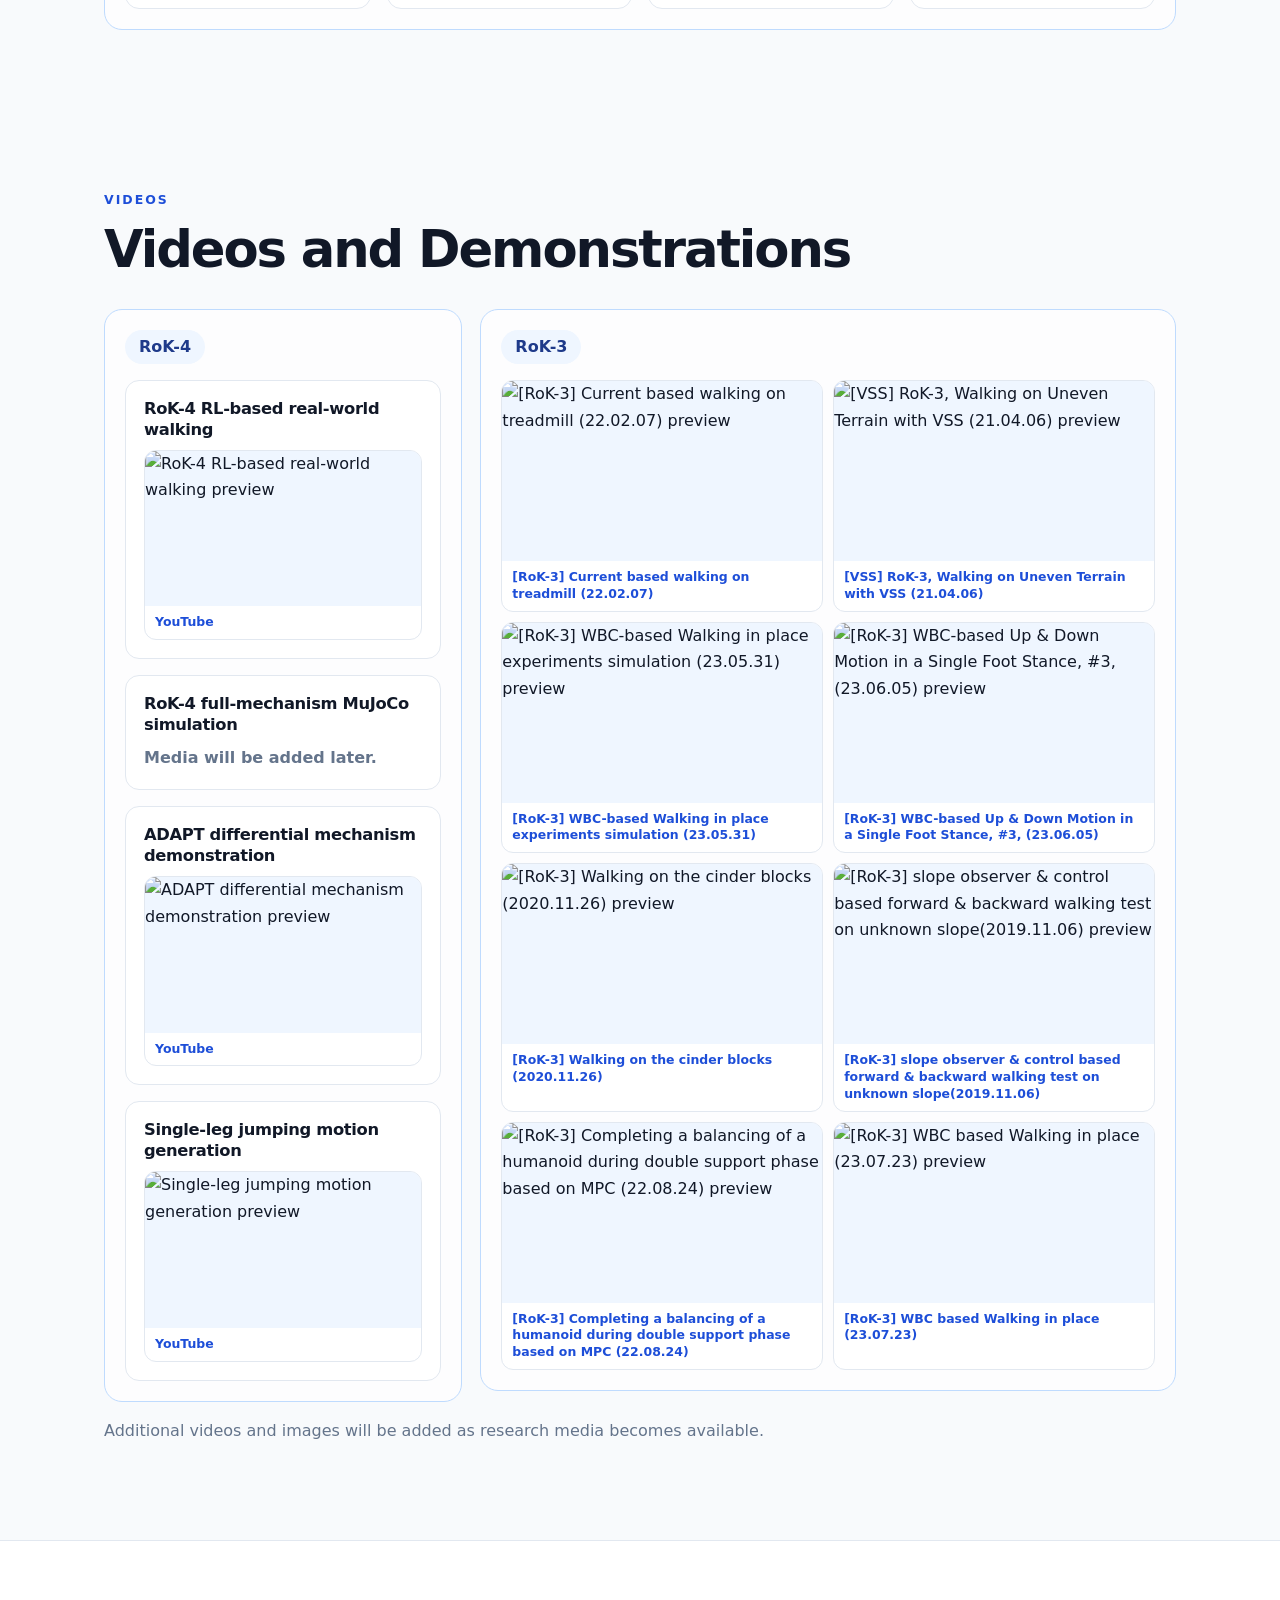
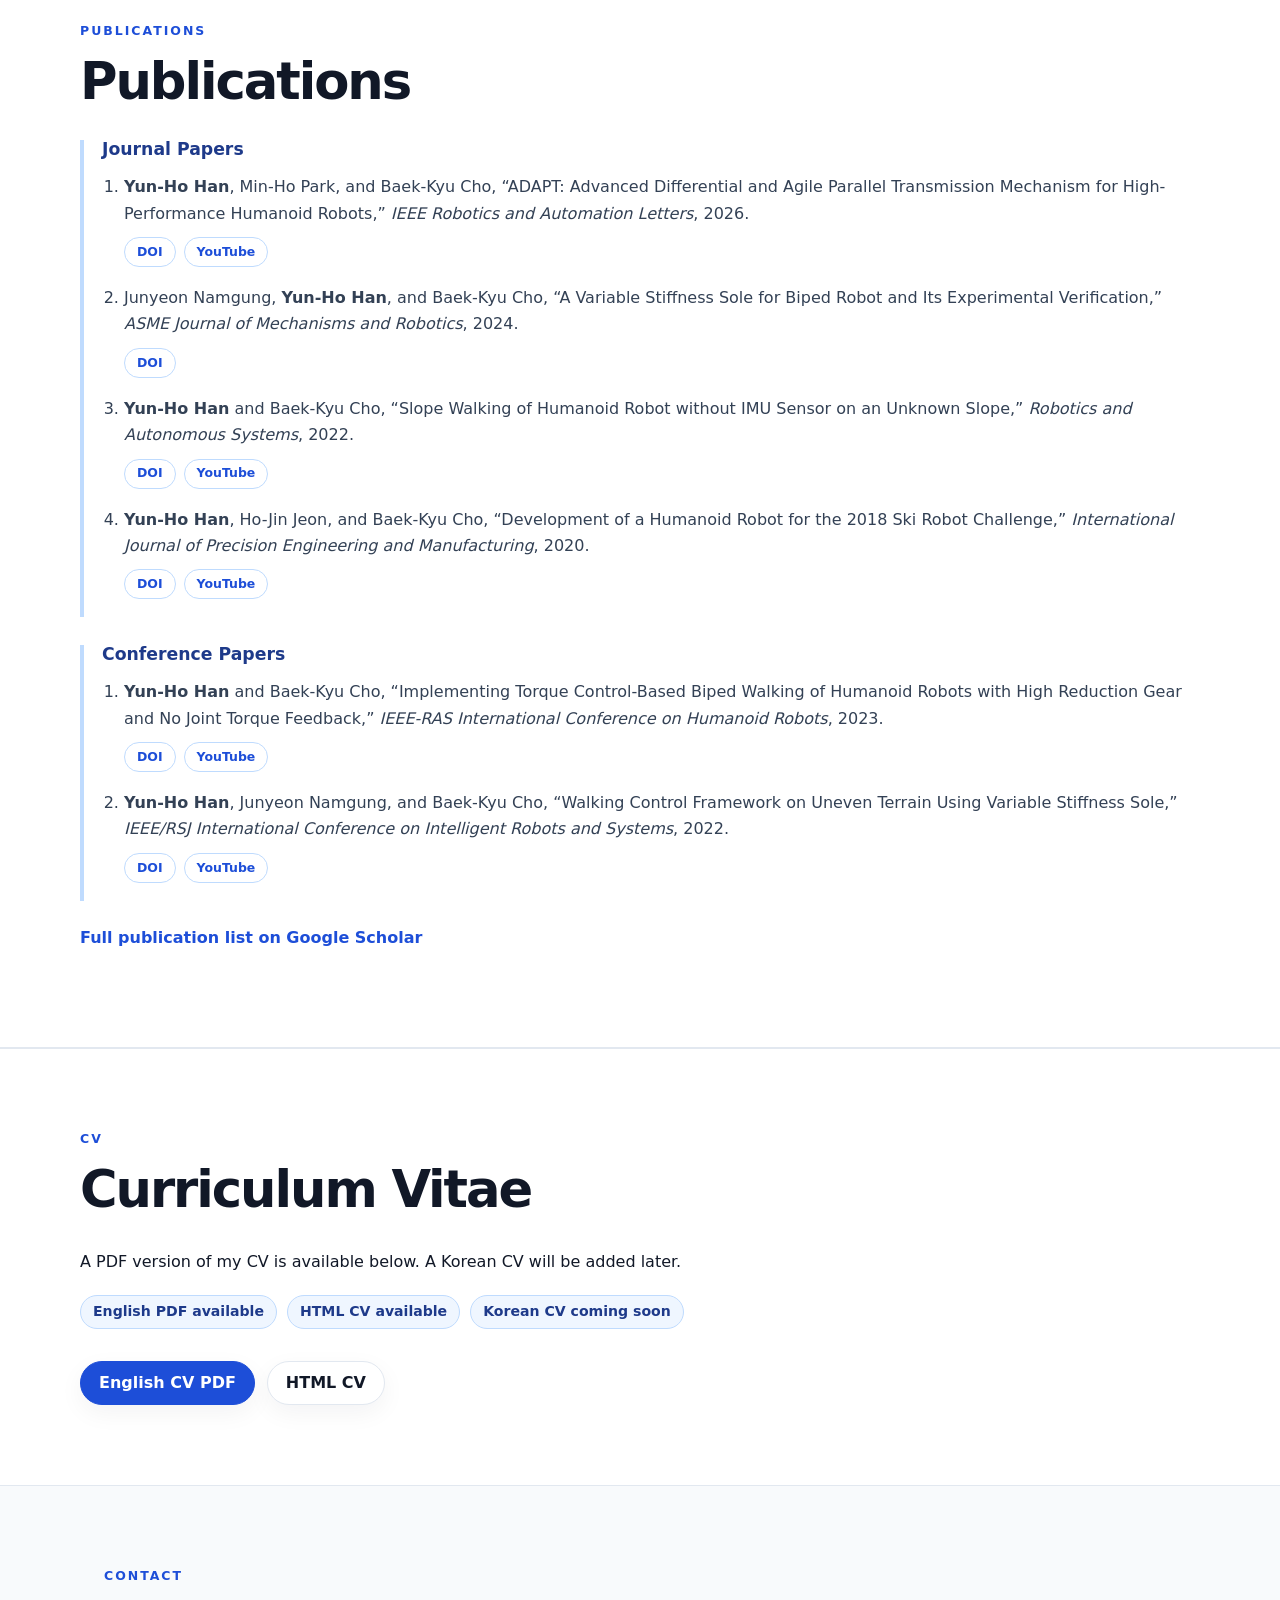
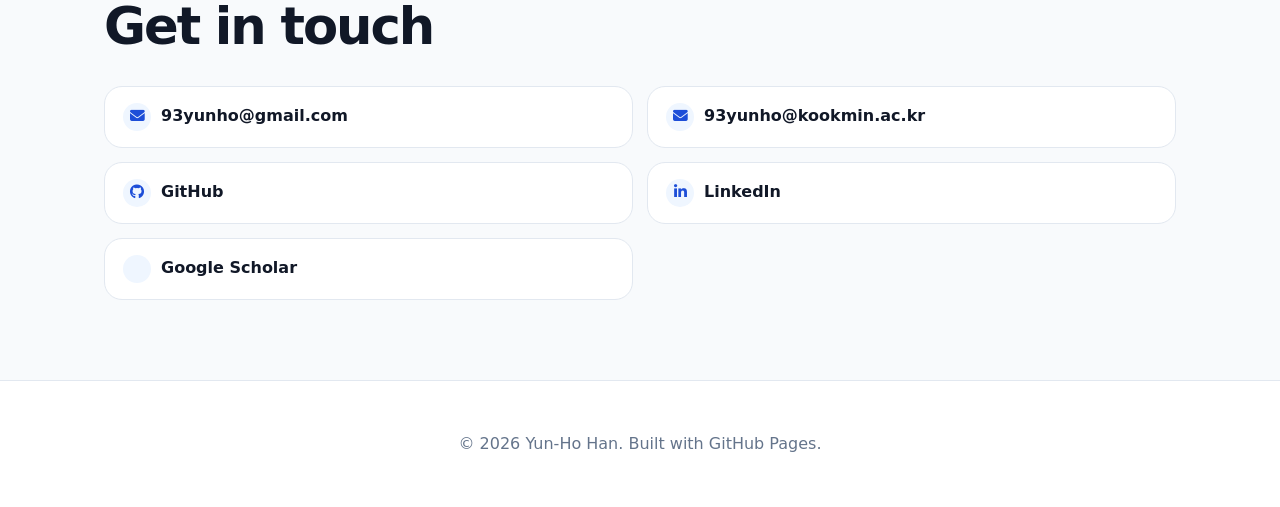
==== commit 5949506d: "Group projects and demos by robot platform" ====
--- a/index.html
+++ b/index.html
@@ -103,53 +103,78 @@
         <h2 data-i18n="projects_title">Research Projects</h2>
       </div>
 
-      <div class="card-grid">
-        <article class="card">
-          <h3>RoK-4 Humanoid Robot</h3>
-          <p data-i18n="project_rok4">A humanoid robot platform for high-performance bipedal locomotion using a Hip Pitch–Knee differential leg mechanism.</p>
-          <div class="publication-actions">
-            <a class="pub-button" href="https://youtu.be/dDEMlLqxbOc?si=Wb-8xYeatX2Am25J" target="_blank" rel="noopener">YouTube</a>
+      <div class="project-groups">
+        <div class="project-group">
+          <h3 data-i18n="project_group_rok4">RoK-4</h3>
+          <div class="project-card-grid">
+            <article class="card">
+              <figure class="card-media">
+                <img src="assets/images/rok4/rok4-humanoid.png" alt="RoK-4 humanoid robot" loading="lazy" />
+              </figure>
+              <h4>RoK-4 Humanoid Robot</h4>
+              <p data-i18n="project_rok4">A humanoid robot platform for high-performance bipedal locomotion using a Hip Pitch–Knee differential leg mechanism.</p>
+              <div class="publication-actions">
+                <a class="pub-button" href="https://youtu.be/dDEMlLqxbOc?si=Wb-8xYeatX2Am25J" target="_blank" rel="noopener">YouTube</a>
+              </div>
+            </article>
+            <article class="card">
+              <h4 data-i18n="project_rl_title">Mechanism-Aware RL Walking</h4>
+              <p data-i18n="project_rl">A PPO-based walking controller using mechanism-aware observations, actions, and actuator–joint mapping.</p>
+            </article>
+            <article class="card">
+              <h4>ADAPT Differential Mechanism</h4>
+              <p data-i18n="project_adapt">An Advanced Differential and Agile Parallel Transmission mechanism for humanoid robot legs, coupling actuator inputs with Hip Pitch and Knee outputs.</p>
+              <div class="publication-actions">
+                <a class="pub-button" href="https://youtu.be/cfTjf7UJ3iI?si=L2EJas8FkFpZmrJy" target="_blank" rel="noopener">YouTube</a>
+              </div>
+            </article>
+            <article class="card">
+              <h4 data-i18n="project_jump_title">Single-Leg Jumping Motion Planning</h4>
+              <p data-i18n="project_jump">Dynamic motion planning for agile legged motion using nonlinear trajectory optimization and kinodynamic planning.</p>
+              <div class="publication-actions">
+                <a class="pub-button" href="https://youtu.be/laiFjDIiSv0?si=oPpcibvaZxcY3Fio" target="_blank" rel="noopener">YouTube</a>
+              </div>
+            </article>
           </div>
-        </article>
-        <article class="card">
-          <h3>ADAPT Differential Mechanism</h3>
-          <p data-i18n="project_adapt">An Advanced Differential and Agile Parallel Transmission mechanism for humanoid robot legs, coupling actuator inputs with Hip Pitch and Knee outputs.</p>
-          <div class="publication-actions">
-            <a class="pub-button" href="https://youtu.be/cfTjf7UJ3iI?si=L2EJas8FkFpZmrJy" target="_blank" rel="noopener">YouTube</a>
+        </div>
+
+        <div class="project-group">
+          <h3 data-i18n="project_group_rok3">RoK-3</h3>
+          <div class="project-card-grid">
+            <article class="card">
+              <figure class="card-media">
+                <img src="assets/images/rok3/rok3-biped-and-humanoid.png" alt="RoK-3 biped and full humanoid robot versions" loading="lazy" />
+              </figure>
+              <h4>RoK-3 Humanoid Robot</h4>
+              <p data-i18n="project_rok3">Early humanoid walking experiments, robot platform development, and biped-to-full-humanoid integration.</p>
+              <div class="publication-actions">
+                <a class="pub-button" href="#demos" data-i18n="project_videos">Videos</a>
+              </div>
+            </article>
+            <article class="card">
+              <h4 data-i18n="project_model_title">Model-Based Humanoid Walking</h4>
+              <p data-i18n="project_model">Model-based walking experiments for humanoid robots, including torque-control-based biped walking.</p>
+              <div class="publication-actions">
+                <a class="pub-button" href="https://youtu.be/6m065rp-1LA?si=vn8ofqVGNFOFRclc" target="_blank" rel="noopener">YouTube</a>
+              </div>
+            </article>
+            <article class="card">
+              <h4 data-i18n="project_wbc_title">Whole-Body and Model Predictive Control</h4>
+              <p data-i18n="project_wbc">Whole-body control and model predictive control for balance, support transition, and walking control.</p>
+              <div class="publication-actions">
+                <a class="pub-button" href="https://youtu.be/V_NAFrONSy4?si=NgBygBK1LtX89DeF" target="_blank" rel="noopener">YouTube</a>
+              </div>
+            </article>
+            <article class="card">
+              <h4 data-i18n="project_foot_title">Foot Design</h4>
+              <p data-i18n="project_foot">Foot mechanism design, variable stiffness sole research, and terrain adaptation for uneven terrain and slope walking.</p>
+              <div class="publication-actions">
+                <a class="pub-button" href="https://youtu.be/rMfQMmNTQRU?si=-mwIuIyKWzba-ZMg" target="_blank" rel="noopener">YouTube</a>
+                <a class="pub-button" href="https://doi.org/10.1109/IROS47612.2022.9981889" target="_blank" rel="noopener">DOI</a>
+              </div>
+            </article>
           </div>
-        </article>
-        <article class="card">
-          <h3 data-i18n="project_rl_title">Mechanism-Aware RL Walking</h3>
-          <p data-i18n="project_rl">A PPO-based walking controller using mechanism-aware observations, actions, and actuator–joint mapping.</p>
-        </article>
-        <article class="card">
-          <h3 data-i18n="project_model_title">Model-Based Humanoid Walking</h3>
-          <p data-i18n="project_model">Whole-body control, model predictive control, and torque-control-based walking for humanoid robots.</p>
-          <div class="publication-actions">
-            <a class="pub-button" href="https://youtu.be/6m065rp-1LA?si=vn8ofqVGNFOFRclc" target="_blank" rel="noopener">YouTube</a>
-          </div>
-        </article>
-        <article class="card">
-          <h3>RoK-3 Humanoid Robot</h3>
-          <p data-i18n="project_rok3">Early humanoid walking experiments, foot mechanism design, variable stiffness sole, and slope walking research.</p>
-          <div class="publication-actions">
-            <a class="pub-button" href="https://youtu.be/h09qfkPEwwU?si=suNqClP6rXd1GtpO" target="_blank" rel="noopener">Video 1</a>
-            <a class="pub-button" href="https://youtu.be/1beSfaaE3Go?si=8pSo09CfvVwVg07w" target="_blank" rel="noopener">Video 2</a>
-            <a class="pub-button" href="https://youtu.be/04HT6V07SlI?si=JWru_YJftX-AW16p" target="_blank" rel="noopener">Video 3</a>
-            <a class="pub-button" href="https://youtu.be/GUqOOByVpj8?si=uzsbvGzjAf11iFe4" target="_blank" rel="noopener">Video 4</a>
-            <a class="pub-button" href="https://youtu.be/bRuZuYLJ1Yo?si=83ORf7Me08Iz6zm9" target="_blank" rel="noopener">Video 5</a>
-            <a class="pub-button" href="https://youtu.be/x1PlzktlOpM?si=ALKfZbD4SVRGy7qw" target="_blank" rel="noopener">Video 6</a>
-            <a class="pub-button" href="https://youtu.be/V_NAFrONSy4?si=NgBygBK1LtX89DeF" target="_blank" rel="noopener">Video 7</a>
-            <a class="pub-button" href="https://youtu.be/HbkxGu0gFf4?si=VlTAxAXTmBzQWb80" target="_blank" rel="noopener">Video 8</a>
-          </div>
-        </article>
-        <article class="card">
-          <h3 data-i18n="project_jump_title">Single-Leg Jumping Motion Planning</h3>
-          <p data-i18n="project_jump">Dynamic motion planning for agile legged motion using nonlinear trajectory optimization and kinodynamic planning.</p>
-          <div class="publication-actions">
-            <a class="pub-button" href="https://youtu.be/laiFjDIiSv0?si=oPpcibvaZxcY3Fio" target="_blank" rel="noopener">YouTube</a>
-          </div>
-        </article>
+        </div>
       </div>
     </section>
 
@@ -158,73 +183,75 @@
         <p class="eyebrow" data-i18n="demos_eyebrow">Videos</p>
         <h2 data-i18n="demos_title">Videos and Demonstrations</h2>
       </div>
-      <div class="demo-grid">
-        <article class="demo-card">
-          <h3 data-i18n="demo_1">RoK-3 humanoid walking</h3>
-          <div class="video-preview-grid compact">
+      <div class="demo-groups">
+        <div class="demo-group">
+          <h3 data-i18n="demo_group_rok4">RoK-4</h3>
+          <div class="demo-grid">
+            <article class="demo-card">
+              <h4 data-i18n="demo_2">RoK-4 RL-based real-world walking</h4>
+              <a class="video-preview" href="https://youtu.be/dDEMlLqxbOc?si=Wb-8xYeatX2Am25J" target="_blank" rel="noopener">
+                <img src="https://img.youtube.com/vi/dDEMlLqxbOc/hqdefault.jpg" alt="RoK-4 RL-based real-world walking preview" loading="lazy" />
+                <span>YouTube</span>
+              </a>
+            </article>
+            <article class="demo-card">
+              <h4 data-i18n="demo_3">RoK-4 full-mechanism MuJoCo simulation</h4>
+              <p data-i18n="demo_status">Media will be added later.</p>
+            </article>
+            <article class="demo-card">
+              <h4 data-i18n="demo_4">ADAPT differential mechanism demonstration</h4>
+              <a class="video-preview" href="https://youtu.be/cfTjf7UJ3iI?si=L2EJas8FkFpZmrJy" target="_blank" rel="noopener">
+                <img src="https://img.youtube.com/vi/cfTjf7UJ3iI/hqdefault.jpg" alt="ADAPT differential mechanism demonstration preview" loading="lazy" />
+                <span>YouTube</span>
+              </a>
+            </article>
+            <article class="demo-card">
+              <h4 data-i18n="demo_5">Single-leg jumping motion generation</h4>
+              <a class="video-preview" href="https://youtu.be/laiFjDIiSv0?si=oPpcibvaZxcY3Fio" target="_blank" rel="noopener">
+                <img src="https://img.youtube.com/vi/laiFjDIiSv0/hqdefault.jpg" alt="Single-leg jumping motion generation preview" loading="lazy" />
+                <span>YouTube</span>
+              </a>
+            </article>
+          </div>
+        </div>
+
+        <div class="demo-group">
+          <h3 data-i18n="demo_group_rok3">RoK-3</h3>
+          <div class="video-preview-grid rok3-videos">
             <a class="video-preview" href="https://youtu.be/h09qfkPEwwU?si=suNqClP6rXd1GtpO" target="_blank" rel="noopener">
-              <img src="https://img.youtube.com/vi/h09qfkPEwwU/hqdefault.jpg" alt="RoK-3 humanoid walking video 1 preview" loading="lazy" />
-              <span>Video 1</span>
+              <img src="https://img.youtube.com/vi/h09qfkPEwwU/hqdefault.jpg" alt="[RoK-3] Current based walking on treadmill (22.02.07) preview" loading="lazy" />
+              <span>[RoK-3] Current based walking on treadmill (22.02.07)</span>
             </a>
             <a class="video-preview" href="https://youtu.be/1beSfaaE3Go?si=8pSo09CfvVwVg07w" target="_blank" rel="noopener">
-              <img src="https://img.youtube.com/vi/1beSfaaE3Go/hqdefault.jpg" alt="RoK-3 humanoid walking video 2 preview" loading="lazy" />
-              <span>Video 2</span>
+              <img src="https://img.youtube.com/vi/1beSfaaE3Go/hqdefault.jpg" alt="[VSS] RoK-3, Walking on Uneven Terrain with VSS (21.04.06) preview" loading="lazy" />
+              <span>[VSS] RoK-3, Walking on Uneven Terrain with VSS (21.04.06)</span>
             </a>
             <a class="video-preview" href="https://youtu.be/04HT6V07SlI?si=JWru_YJftX-AW16p" target="_blank" rel="noopener">
-              <img src="https://img.youtube.com/vi/04HT6V07SlI/hqdefault.jpg" alt="RoK-3 humanoid walking video 3 preview" loading="lazy" />
-              <span>Video 3</span>
+              <img src="https://img.youtube.com/vi/04HT6V07SlI/hqdefault.jpg" alt="[RoK-3] WBC-based Walking in place experiments simulation (23.05.31) preview" loading="lazy" />
+              <span>[RoK-3] WBC-based Walking in place experiments simulation (23.05.31)</span>
             </a>
             <a class="video-preview" href="https://youtu.be/GUqOOByVpj8?si=uzsbvGzjAf11iFe4" target="_blank" rel="noopener">
-              <img src="https://img.youtube.com/vi/GUqOOByVpj8/hqdefault.jpg" alt="RoK-3 humanoid walking video 4 preview" loading="lazy" />
-              <span>Video 4</span>
+              <img src="https://img.youtube.com/vi/GUqOOByVpj8/hqdefault.jpg" alt="[RoK-3] WBC-based Up &amp; Down Motion in a Single Foot Stance, #3, (23.06.05) preview" loading="lazy" />
+              <span>[RoK-3] WBC-based Up &amp; Down Motion in a Single Foot Stance, #3, (23.06.05)</span>
             </a>
             <a class="video-preview" href="https://youtu.be/bRuZuYLJ1Yo?si=83ORf7Me08Iz6zm9" target="_blank" rel="noopener">
-              <img src="https://img.youtube.com/vi/bRuZuYLJ1Yo/hqdefault.jpg" alt="RoK-3 humanoid walking video 5 preview" loading="lazy" />
-              <span>Video 5</span>
+              <img src="https://img.youtube.com/vi/bRuZuYLJ1Yo/hqdefault.jpg" alt="[RoK-3] Walking on the cinder blocks (2020.11.26) preview" loading="lazy" />
+              <span>[RoK-3] Walking on the cinder blocks (2020.11.26)</span>
             </a>
             <a class="video-preview" href="https://youtu.be/x1PlzktlOpM?si=ALKfZbD4SVRGy7qw" target="_blank" rel="noopener">
-              <img src="https://img.youtube.com/vi/x1PlzktlOpM/hqdefault.jpg" alt="RoK-3 humanoid walking video 6 preview" loading="lazy" />
-              <span>Video 6</span>
+              <img src="https://img.youtube.com/vi/x1PlzktlOpM/hqdefault.jpg" alt="[RoK-3] slope observer &amp; control based forward &amp; backward walking test on unknown slope(2019.11.06) preview" loading="lazy" />
+              <span>[RoK-3] slope observer &amp; control based forward &amp; backward walking test on unknown slope(2019.11.06)</span>
             </a>
             <a class="video-preview" href="https://youtu.be/V_NAFrONSy4?si=NgBygBK1LtX89DeF" target="_blank" rel="noopener">
-              <img src="https://img.youtube.com/vi/V_NAFrONSy4/hqdefault.jpg" alt="RoK-3 humanoid walking video 7 preview" loading="lazy" />
-              <span>Video 7</span>
+              <img src="https://img.youtube.com/vi/V_NAFrONSy4/hqdefault.jpg" alt="[RoK-3] Completing a balancing of a humanoid during double support phase based on MPC (22.08.24) preview" loading="lazy" />
+              <span>[RoK-3] Completing a balancing of a humanoid during double support phase based on MPC (22.08.24)</span>
             </a>
             <a class="video-preview" href="https://youtu.be/HbkxGu0gFf4?si=VlTAxAXTmBzQWb80" target="_blank" rel="noopener">
-              <img src="https://img.youtube.com/vi/HbkxGu0gFf4/hqdefault.jpg" alt="RoK-3 humanoid walking video 8 preview" loading="lazy" />
-              <span>Video 8</span>
+              <img src="https://img.youtube.com/vi/HbkxGu0gFf4/hqdefault.jpg" alt="[RoK-3] WBC based Walking in place (23.07.23) preview" loading="lazy" />
+              <span>[RoK-3] WBC based Walking in place (23.07.23)</span>
             </a>
           </div>
-        </article>
-        <article class="demo-card">
-          <h3 data-i18n="demo_2">RoK-4 real-world walking</h3>
-          <a class="video-preview" href="https://youtu.be/dDEMlLqxbOc?si=Wb-8xYeatX2Am25J" target="_blank" rel="noopener">
-            <img src="https://img.youtube.com/vi/dDEMlLqxbOc/hqdefault.jpg" alt="RoK-4 real-world walking preview" loading="lazy" />
-            <span>YouTube</span>
-          </a>
-        </article>
-        <article class="demo-card">
-          <h3 data-i18n="demo_3">RoK-4 full-mechanism MuJoCo simulation</h3>
-          <p data-i18n="demo_status">Media will be added later.</p>
-        </article>
-        <article class="demo-card">
-          <h3 data-i18n="demo_4">ADAPT differential mechanism demonstration</h3>
-          <a class="video-preview" href="https://youtu.be/cfTjf7UJ3iI?si=L2EJas8FkFpZmrJy" target="_blank" rel="noopener">
-            <img src="https://img.youtube.com/vi/cfTjf7UJ3iI/hqdefault.jpg" alt="ADAPT differential mechanism demonstration preview" loading="lazy" />
-            <span>YouTube</span>
-          </a>
-        </article>
-        <article class="demo-card">
-          <h3 data-i18n="demo_5">Reinforcement learning-based humanoid walking</h3>
-          <p data-i18n="demo_status">Media will be added later.</p>
-        </article>
-        <article class="demo-card">
-          <h3 data-i18n="demo_6">Single-leg jumping motion generation</h3>
-          <a class="video-preview" href="https://youtu.be/laiFjDIiSv0?si=oPpcibvaZxcY3Fio" target="_blank" rel="noopener">
-            <img src="https://img.youtube.com/vi/laiFjDIiSv0/hqdefault.jpg" alt="Single-leg jumping motion generation preview" loading="lazy" />
-            <span>YouTube</span>
-          </a>
-        </article>
+        </div>
       </div>
       <p class="muted" data-i18n="demos_note">Additional videos and images will be added as research media becomes available.</p>
     </section>
--- a/assets/style.css
+++ b/assets/style.css
@@ -301,12 +301,82 @@
   gap: 18px;
 }
 
+.project-groups {
+  display: grid;
+  gap: 18px;
+}
+
+.project-group {
+  border: 1px solid #bfdbfe;
+  border-radius: 18px;
+  background: rgba(255, 255, 255, 0.72);
+  padding: 20px;
+}
+
+.project-group > h3,
+.demo-group > h3 {
+  display: inline-flex;
+  align-items: center;
+  min-height: 34px;
+  margin-bottom: 16px;
+  padding: 0 14px;
+  border-radius: 999px;
+  background: var(--soft);
+  color: #1e3a8a;
+  font-size: 1rem;
+  font-weight: 850;
+  letter-spacing: 0;
+}
+
+.project-card-grid {
+  display: grid;
+  grid-template-columns: repeat(4, minmax(0, 1fr));
+  gap: 16px;
+}
+
 .card {
   background: var(--panel);
   border: 1px solid var(--line);
   border-radius: 24px;
   padding: 24px;
   box-shadow: var(--shadow);
+}
+
+.project-group .card {
+  border-radius: 14px;
+  padding: 18px;
+  box-shadow: none;
+}
+
+.card h4 {
+  margin: 0 0 12px;
+  font-size: 1.08rem;
+  line-height: 1.2;
+  letter-spacing: -0.02em;
+}
+
+.card-media {
+  display: flex;
+  align-items: flex-end;
+  justify-content: center;
+  height: 240px;
+  margin: -6px 0 18px;
+  overflow: hidden;
+  border-radius: 16px;
+  background: linear-gradient(180deg, #ffffff 0%, #eff6ff 100%);
+}
+
+.project-group .card-media {
+  height: 190px;
+  margin-top: 0;
+}
+
+.card-media img {
+  display: block;
+  width: 100%;
+  height: 100%;
+  object-fit: contain;
+  object-position: center bottom;
 }
 
 .card p {
@@ -378,22 +448,37 @@
   text-decoration: none;
 }
 
+.demo-groups {
+  display: grid;
+  grid-template-columns: minmax(260px, 0.85fr) minmax(0, 1.65fr);
+  align-items: start;
+  gap: 18px;
+}
+
+.demo-group {
+  border: 1px solid #bfdbfe;
+  border-radius: 18px;
+  background: rgba(255, 255, 255, 0.72);
+  padding: 20px;
+}
+
 .demo-grid {
   display: grid;
-  grid-template-columns: repeat(3, minmax(0, 1fr));
+  grid-template-columns: 1fr;
   gap: 16px;
 }
 
 .demo-card {
   background: var(--panel);
   border: 1px solid var(--line);
-  border-radius: 18px;
-  padding: 20px;
-}
-
-.demo-card h3 {
-  margin-bottom: 10px;
+  border-radius: 14px;
+  padding: 18px;
+}
+
+.demo-card h4 {
+  margin: 0 0 10px;
   font-size: 1.02rem;
+  line-height: 1.25;
   letter-spacing: -0.02em;
 }
 
@@ -411,6 +496,10 @@
 
 .video-preview-grid.compact {
   gap: 8px;
+}
+
+.video-preview-grid.rok3-videos {
+  grid-template-columns: repeat(2, minmax(0, 1fr));
 }
 
 .video-preview {
@@ -437,6 +526,7 @@
   color: var(--accent);
   font-size: 0.78rem;
   font-weight: 800;
+  line-height: 1.35;
 }
 
 .video-preview:hover {
@@ -498,6 +588,16 @@
   color: var(--muted);
   border-top: 1px solid var(--line);
   background: var(--panel);
+}
+
+@media (max-width: 1060px) {
+  .project-card-grid {
+    grid-template-columns: repeat(2, minmax(0, 1fr));
+  }
+
+  .demo-groups {
+    grid-template-columns: 1fr;
+  }
 }
 
 @media (max-width: 860px) {
@@ -536,11 +636,21 @@
 
   .two-column,
   .card-grid,
+  .project-card-grid,
   .demo-grid,
   .contact-grid {
     grid-template-columns: 1fr;
   }
 
+  .video-preview-grid.rok3-videos {
+    grid-template-columns: 1fr;
+  }
+
+  .project-group,
+  .demo-group {
+    padding: 16px;
+  }
+
   .section {
     padding: 64px 20px;
   }
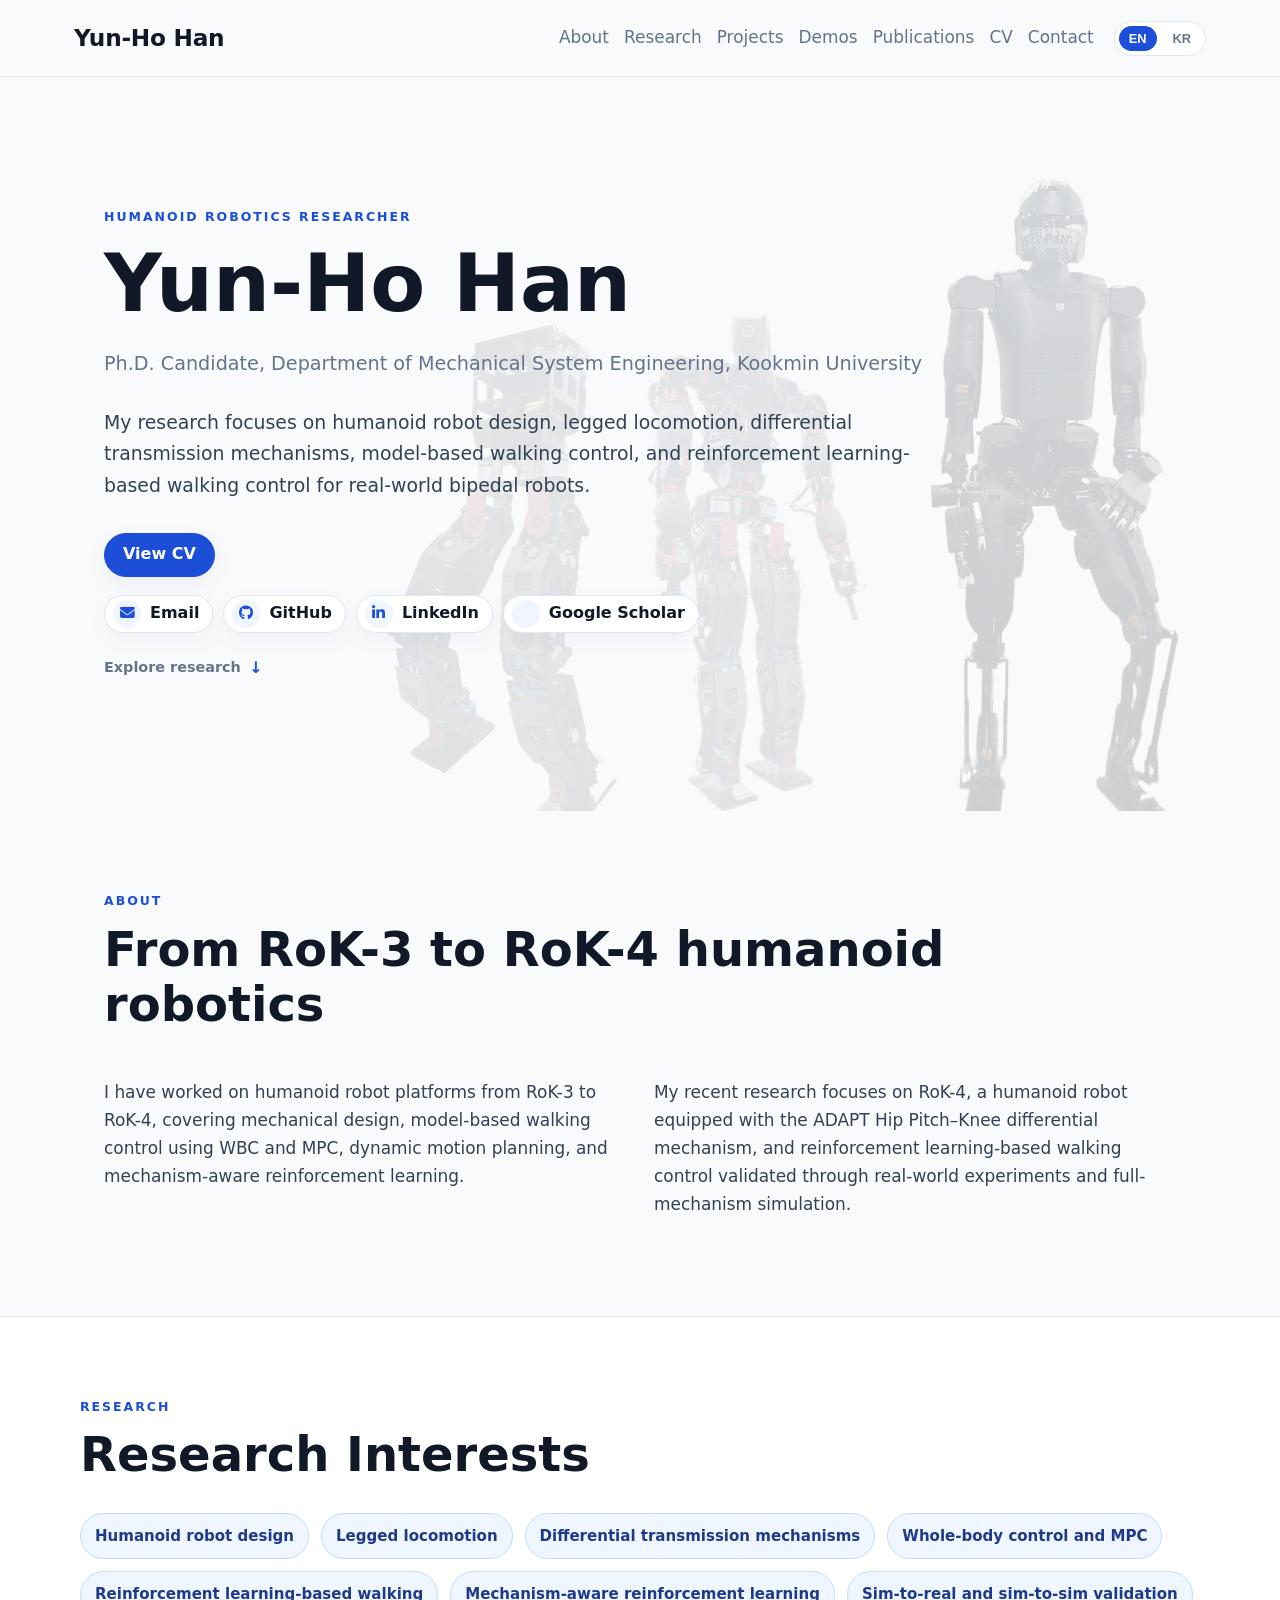
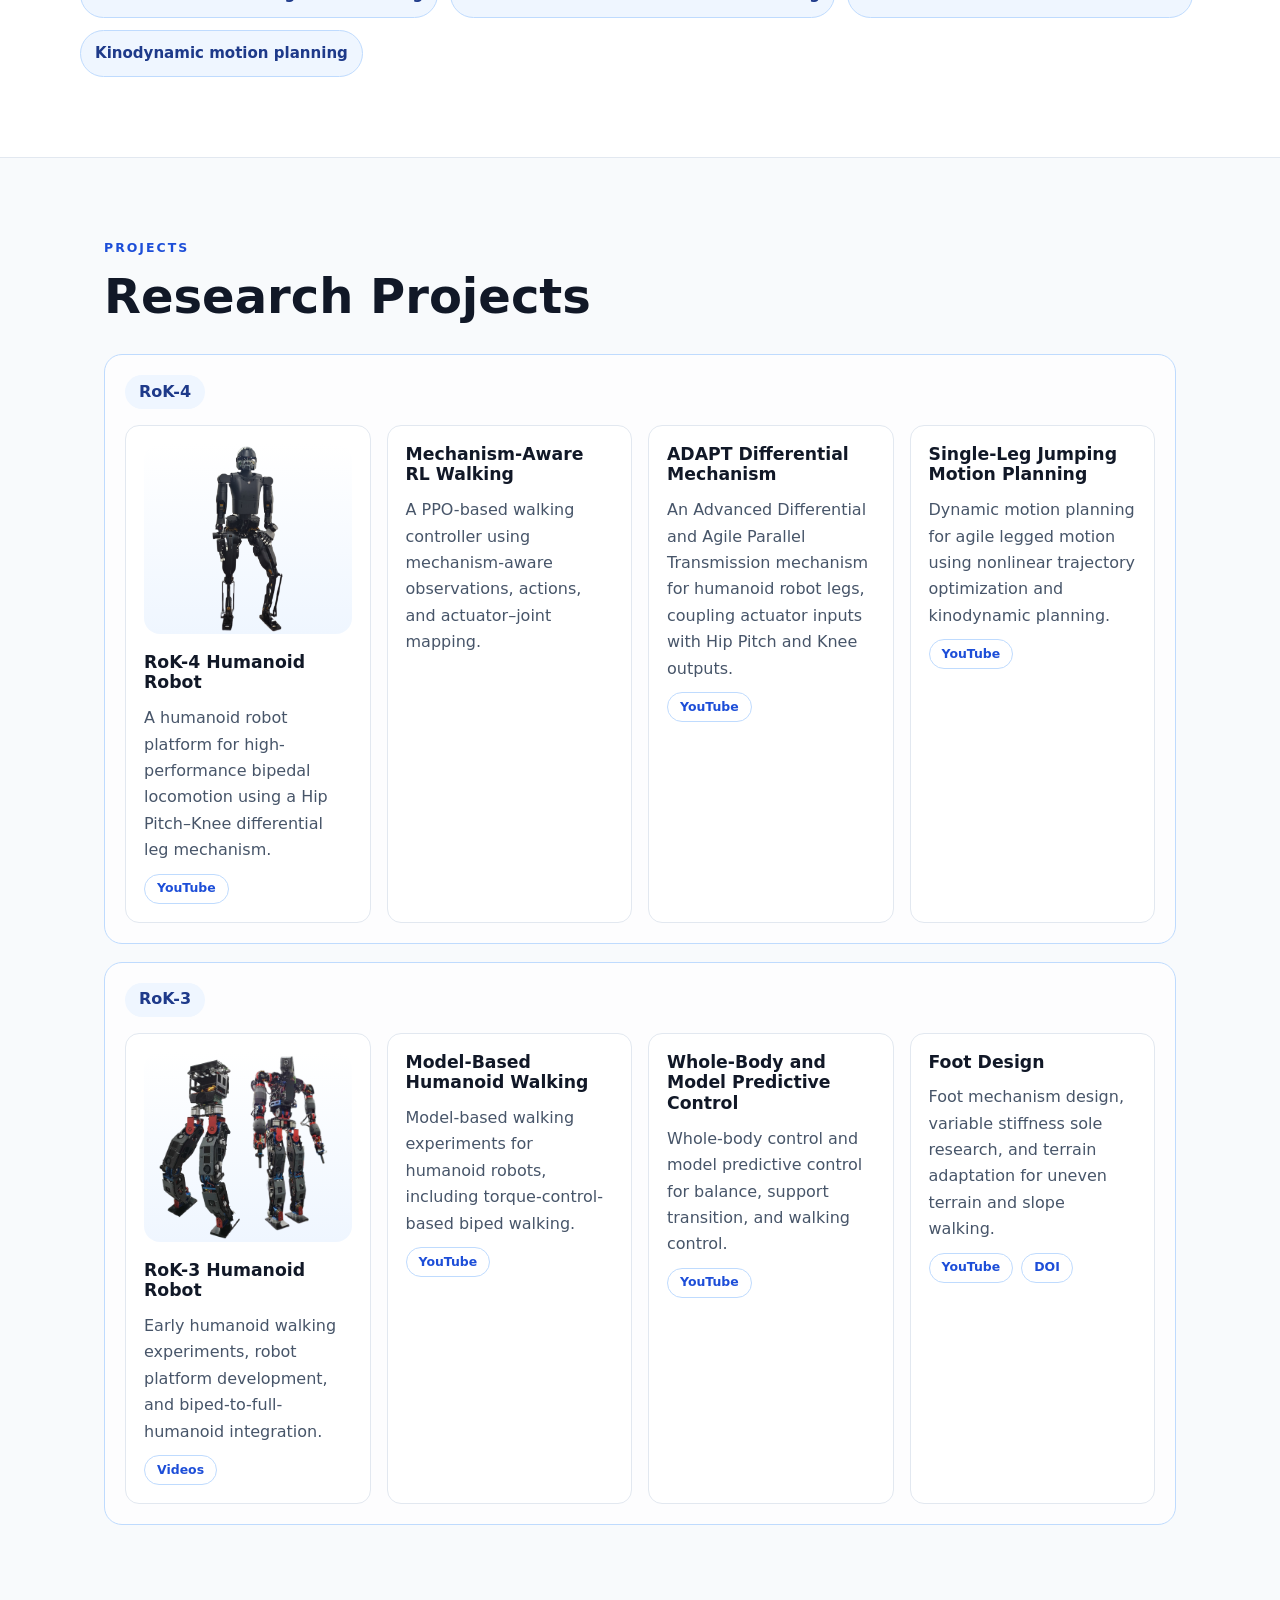
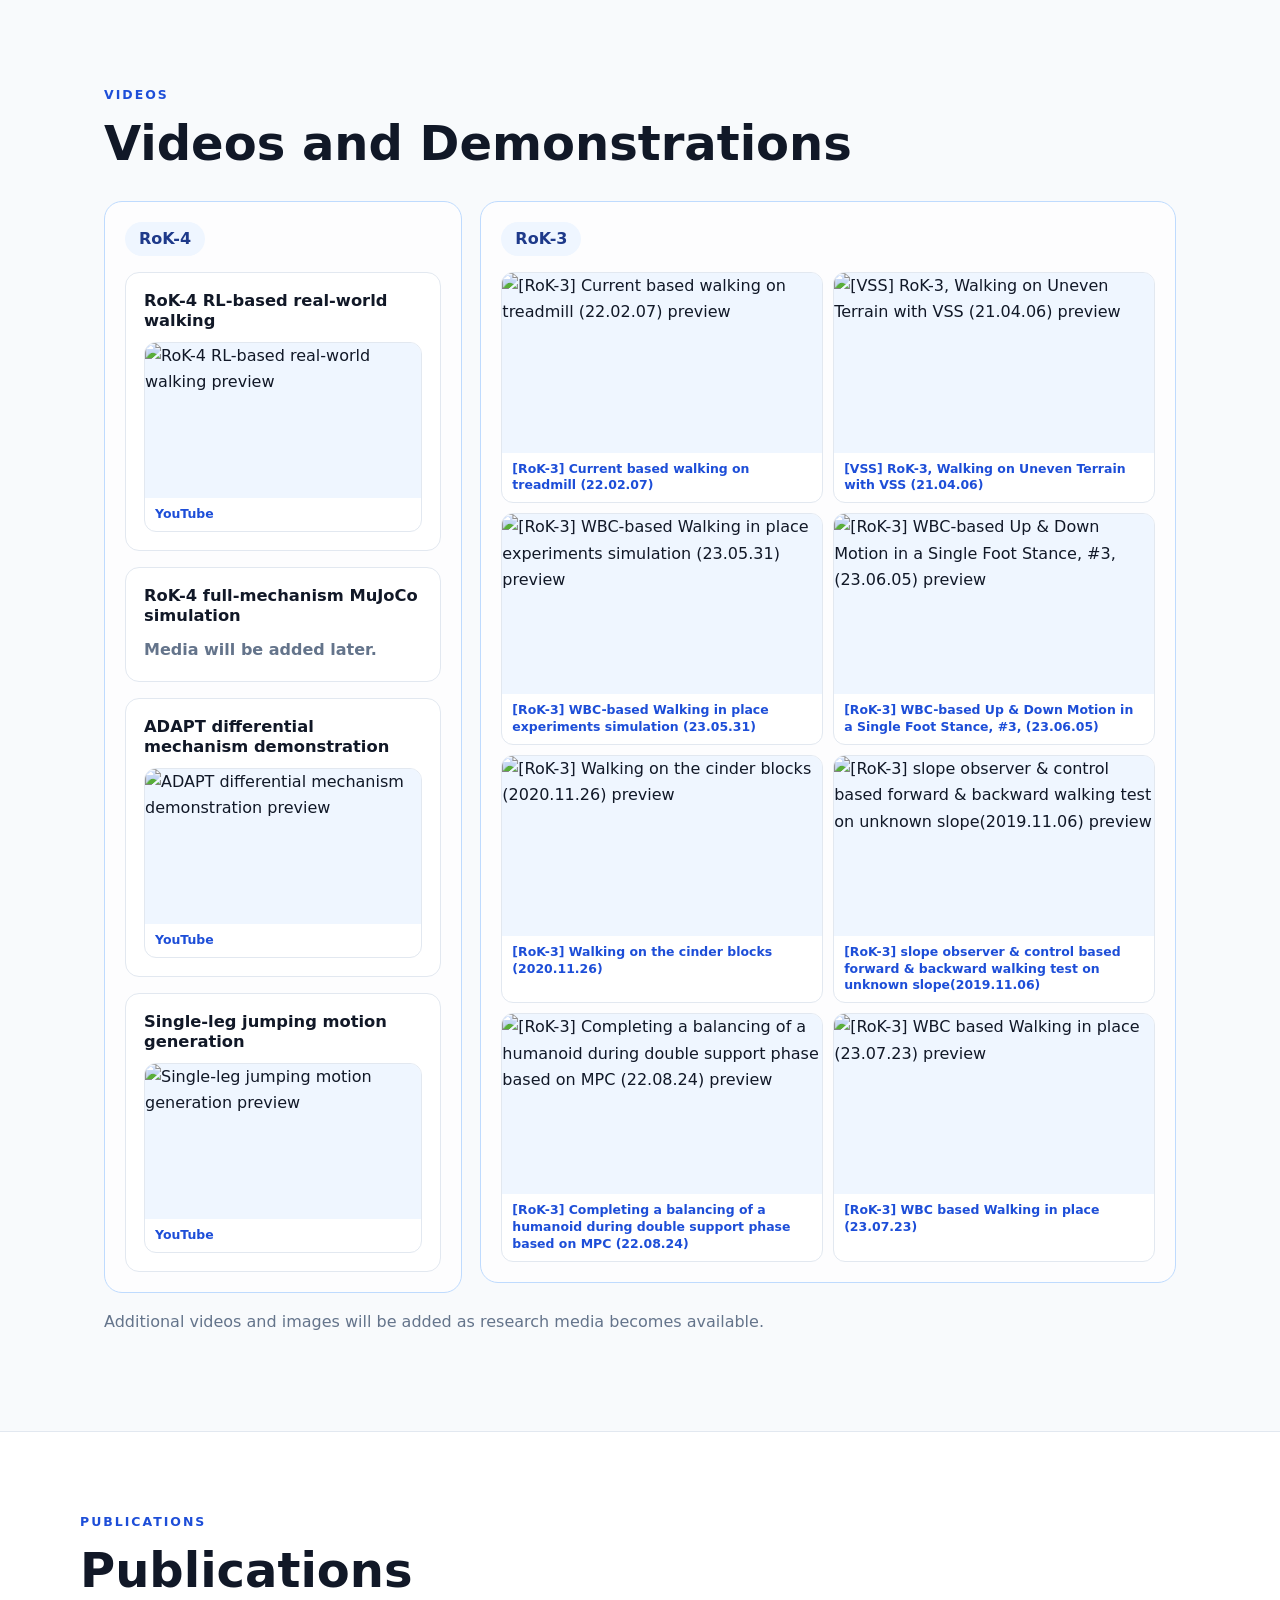
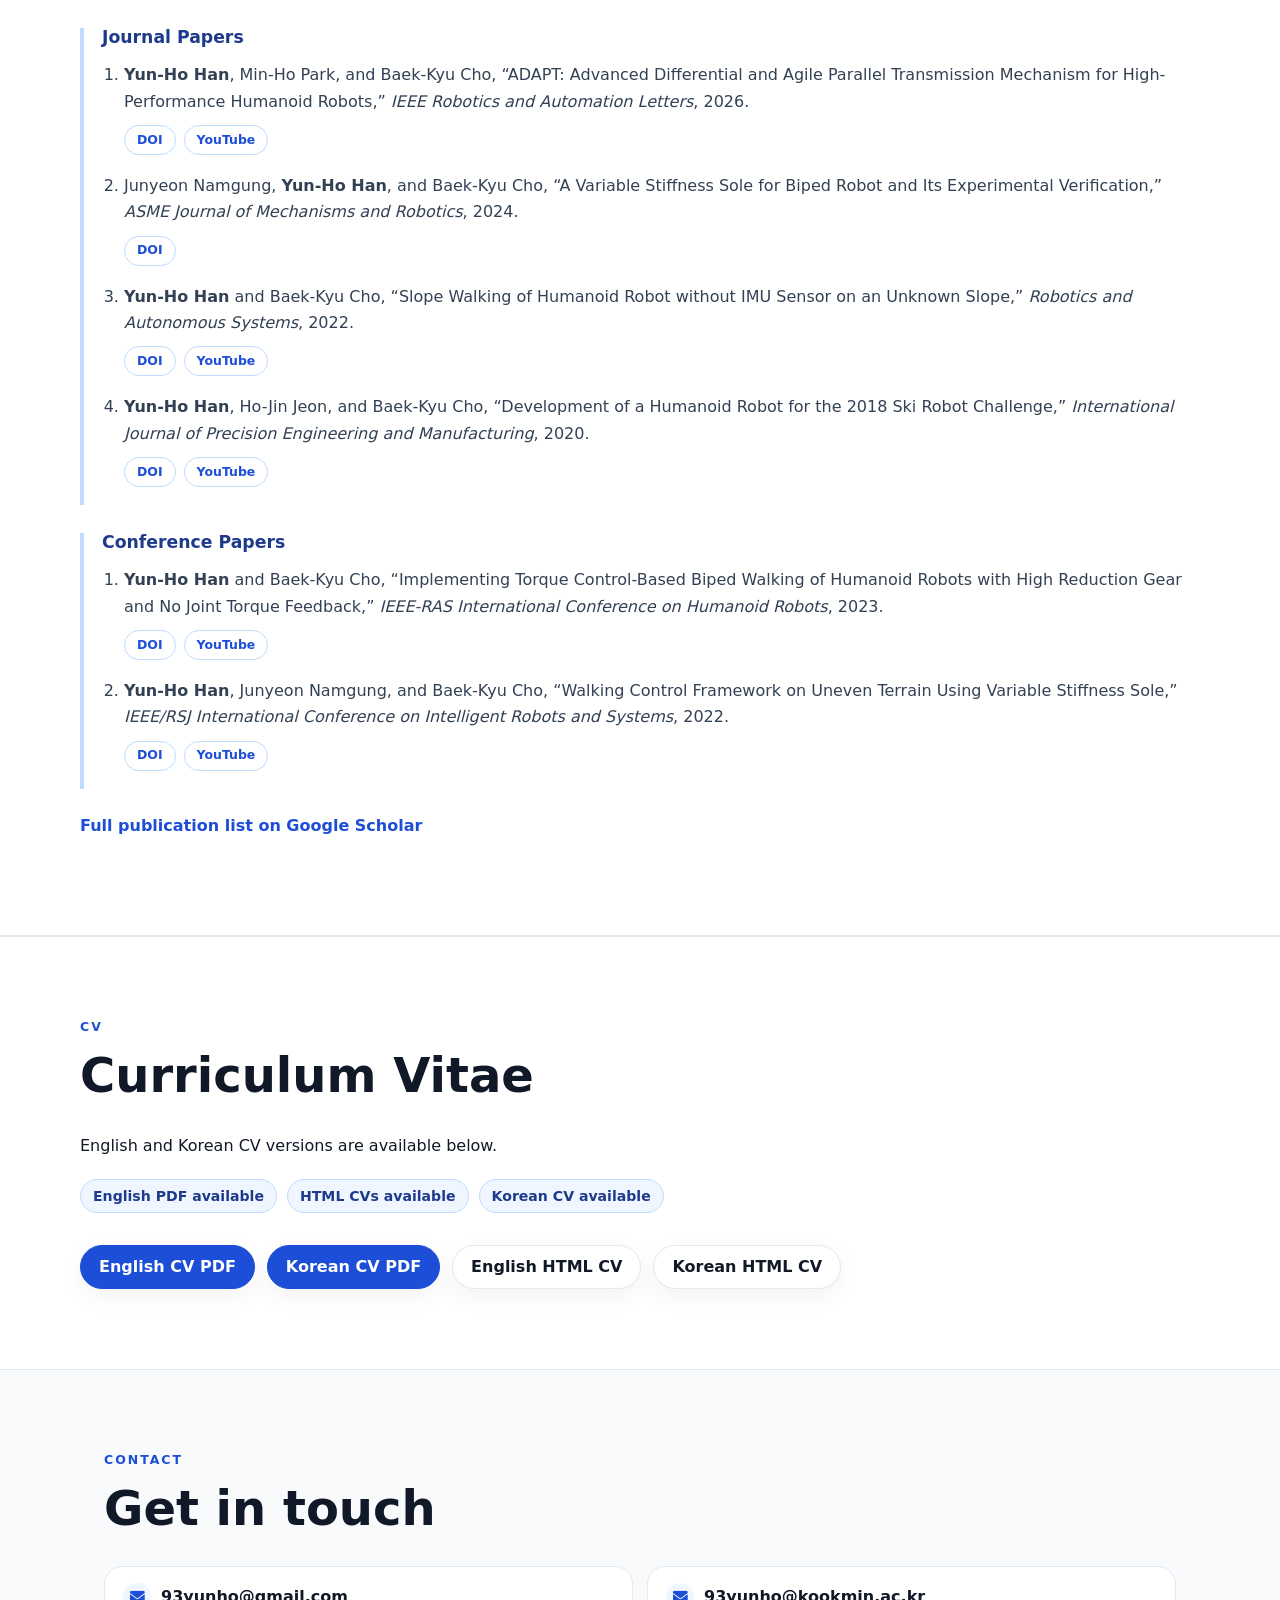
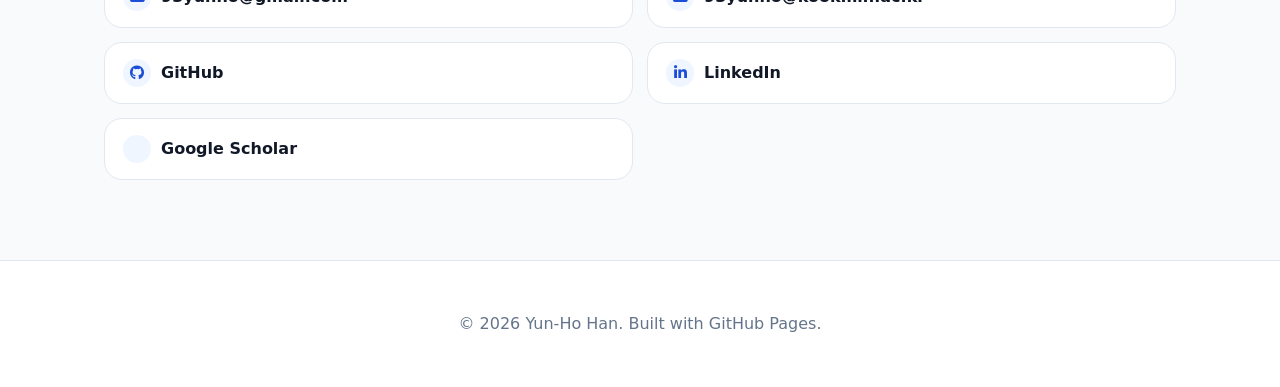
==== commit 5958d39b: "Add Korean CV and refine homepage hero" ====
--- a/index.html
+++ b/index.html
@@ -32,6 +32,10 @@
 
   <main>
     <section id="home" class="hero section">
+      <div class="hero-visual" aria-hidden="true">
+        <img class="hero-robot hero-robot-rok3" src="assets/images/rok3/rok3-biped-and-humanoid.png" alt="" />
+        <img class="hero-robot hero-robot-rok4" src="assets/images/rok4/rok4-humanoid.png" alt="" />
+      </div>
       <div class="hero-content">
         <p class="eyebrow" data-i18n="hero_eyebrow">Humanoid Robotics Researcher</p>
         <h1>Yun-Ho Han</h1>
@@ -42,7 +46,7 @@
           My research focuses on humanoid robot design, legged locomotion, differential transmission mechanisms, model-based walking control, and reinforcement learning-based walking control for real-world bipedal robots.
         </p>
         <div class="hero-actions">
-          <a class="button primary" href="documents/Yunho_Han_CV_EN_v1_0.pdf" target="_blank" rel="noopener" data-i18n="btn_cv">View CV</a>
+          <a class="button primary" href="documents/Yunho_Han_CV_EN_v1_1.pdf" target="_blank" rel="noopener" data-i18n="btn_cv">View CV</a>
         </div>
         <div class="social-links hero-social" aria-label="Profile links">
           <a class="social-link" href="mailto:93yunho@gmail.com">
@@ -62,6 +66,7 @@
             <span>Google Scholar</span>
           </a>
         </div>
+        <a class="scroll-cue" href="#about" data-i18n="hero_scroll">Explore research</a>
       </div>
     </section>
 
@@ -338,16 +343,18 @@
         <h2 data-i18n="cv_title">Curriculum Vitae</h2>
       </div>
       <p data-i18n="cv_text">
-        A PDF version of my CV is available below. A Korean CV will be added later.
+        English and Korean CV versions are available below.
       </p>
       <div class="status-list" aria-label="CV availability">
         <span data-i18n="cv_status_pdf">English PDF available</span>
-        <span data-i18n="cv_status_html">HTML CV available</span>
-        <span data-i18n="cv_status_kr">Korean CV coming soon</span>
+        <span data-i18n="cv_status_html">HTML CVs available</span>
+        <span data-i18n="cv_status_kr">Korean CV available</span>
       </div>
       <div class="hero-actions">
-        <a class="button primary" href="documents/Yunho_Han_CV_EN_v1_0.pdf" target="_blank" rel="noopener" data-i18n="cv_pdf">English CV PDF</a>
-        <a class="button" href="cv.html" target="_blank" rel="noopener" data-i18n="cv_html">HTML CV</a>
+        <a class="button primary" href="documents/Yunho_Han_CV_EN_v1_1.pdf" target="_blank" rel="noopener" data-i18n="cv_pdf">English CV PDF</a>
+        <a class="button primary" href="documents/Yunho_Han_CV_KR_v1_0.pdf" target="_blank" rel="noopener" data-i18n="cv_pdf_ko">Korean CV PDF</a>
+        <a class="button" href="cv.html" target="_blank" rel="noopener" data-i18n="cv_html">English HTML CV</a>
+        <a class="button" href="cv_ko.html" target="_blank" rel="noopener" data-i18n="cv_html_ko">Korean HTML CV</a>
       </div>
     </section>
 
--- a/assets/style.css
+++ b/assets/style.css
@@ -127,13 +127,52 @@
 }
 
 .hero {
-  min-height: calc(100vh - 76px);
-  display: flex;
-  align-items: center;
+  position: relative;
+  min-height: min(760px, calc(86vh - 40px));
+  display: flex;
+  align-items: center;
+  overflow: hidden;
 }
 
 .hero-content {
+  position: relative;
+  z-index: 2;
   max-width: 880px;
+}
+
+.hero-visual {
+  position: absolute;
+  inset: 0;
+  z-index: 1;
+  pointer-events: none;
+}
+
+.hero-visual::before {
+  content: "";
+  position: absolute;
+  inset: 0;
+  background: linear-gradient(90deg, rgba(248, 250, 252, 0.98) 0%, rgba(248, 250, 252, 0.9) 46%, rgba(248, 250, 252, 0.5) 100%);
+}
+
+.hero-robot {
+  position: absolute;
+  bottom: -34px;
+  display: block;
+  width: auto;
+  object-fit: contain;
+  filter: saturate(0.9);
+  opacity: 0.18;
+}
+
+.hero-robot-rok3 {
+  right: 300px;
+  height: 74%;
+  opacity: 0.1;
+}
+
+.hero-robot-rok4 {
+  right: 16px;
+  height: 92%;
 }
 
 .eyebrow {
@@ -147,17 +186,17 @@
 
 h1, h2, h3 {
   line-height: 1.15;
-  letter-spacing: -0.04em;
+  letter-spacing: 0;
 }
 
 h1 {
   margin: 0;
-  font-size: clamp(3rem, 9vw, 6rem);
+  font-size: 5rem;
 }
 
 h2 {
   margin: 0;
-  font-size: clamp(2rem, 5vw, 3.2rem);
+  font-size: 3rem;
 }
 
 h3 {
@@ -187,6 +226,27 @@
 
 .hero-social {
   margin-top: 18px;
+}
+
+.scroll-cue {
+  display: inline-flex;
+  align-items: center;
+  gap: 8px;
+  margin-top: 22px;
+  color: var(--muted);
+  font-size: 0.9rem;
+  font-weight: 800;
+  text-decoration: none;
+}
+
+.scroll-cue::after {
+  content: "↓";
+  color: var(--accent);
+  font-size: 1rem;
+}
+
+.scroll-cue:hover {
+  color: var(--accent);
 }
 
 .social-links {
@@ -352,7 +412,7 @@
   margin: 0 0 12px;
   font-size: 1.08rem;
   line-height: 1.2;
-  letter-spacing: -0.02em;
+  letter-spacing: 0;
 }
 
 .card-media {
@@ -479,7 +539,7 @@
   margin: 0 0 10px;
   font-size: 1.02rem;
   line-height: 1.25;
-  letter-spacing: -0.02em;
+  letter-spacing: 0;
 }
 
 .demo-card p {
@@ -634,6 +694,32 @@
     min-height: auto;
   }
 
+  .hero-visual {
+    opacity: 0.55;
+  }
+
+  .hero-visual::before {
+    background: linear-gradient(90deg, rgba(248, 250, 252, 0.98) 0%, rgba(248, 250, 252, 0.9) 100%);
+  }
+
+  .hero-robot-rok3 {
+    display: none;
+  }
+
+  .hero-robot-rok4 {
+    right: -36px;
+    bottom: -20px;
+    height: 72%;
+  }
+
+  h1 {
+    font-size: 3.2rem;
+  }
+
+  h2 {
+    font-size: 2.2rem;
+  }
+
   .two-column,
   .card-grid,
   .project-card-grid,
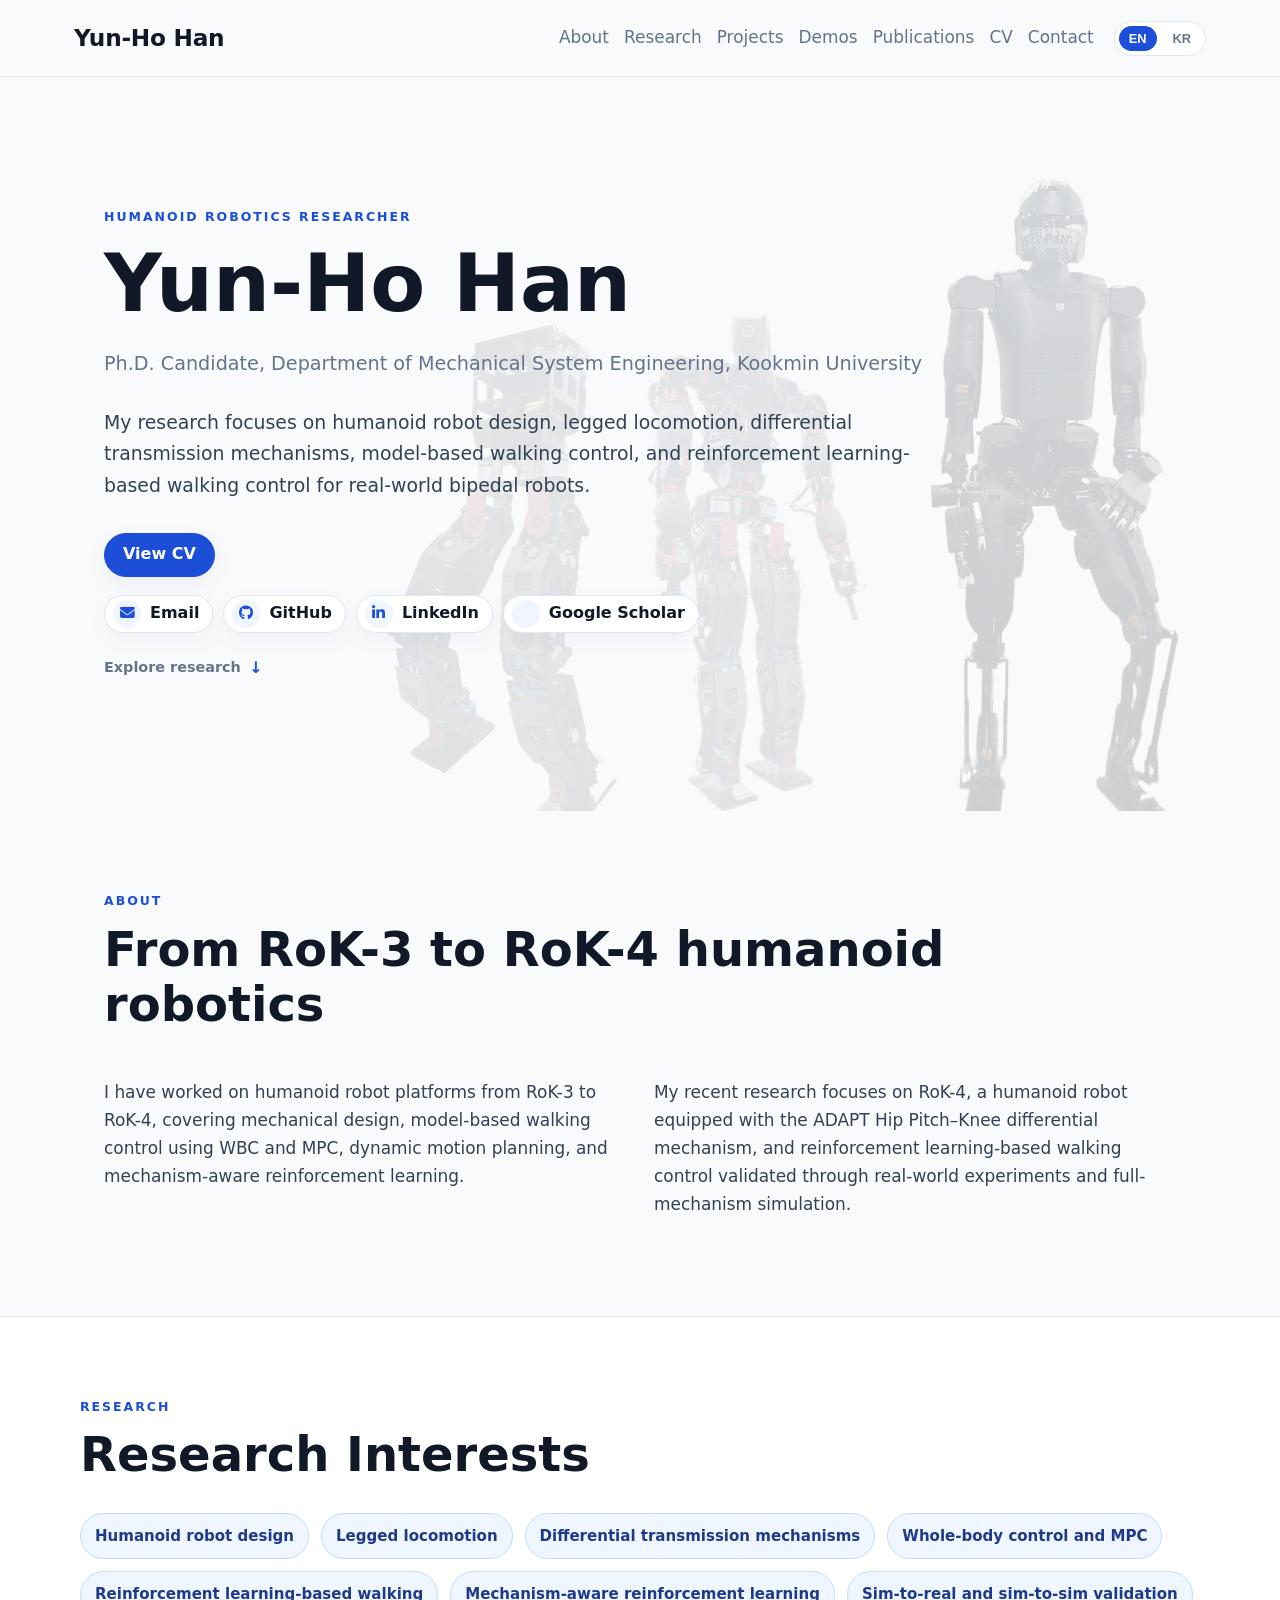
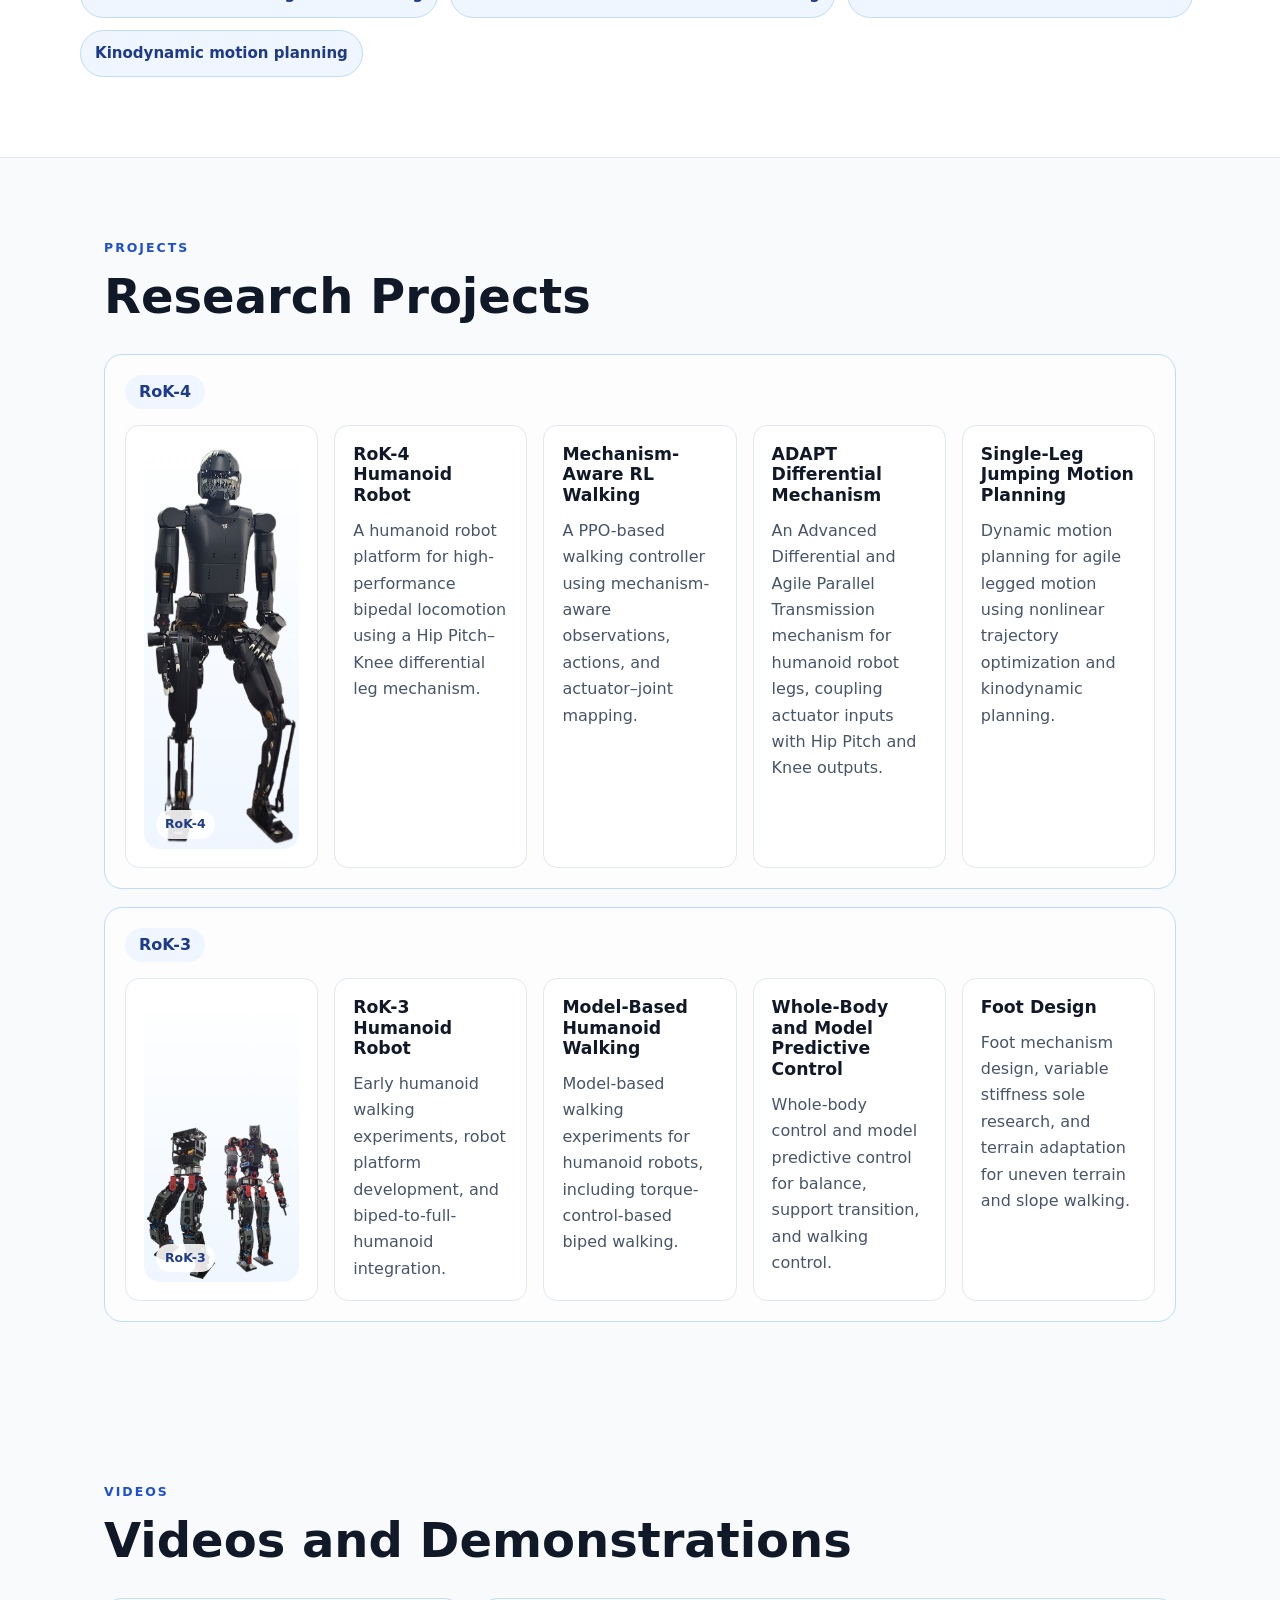
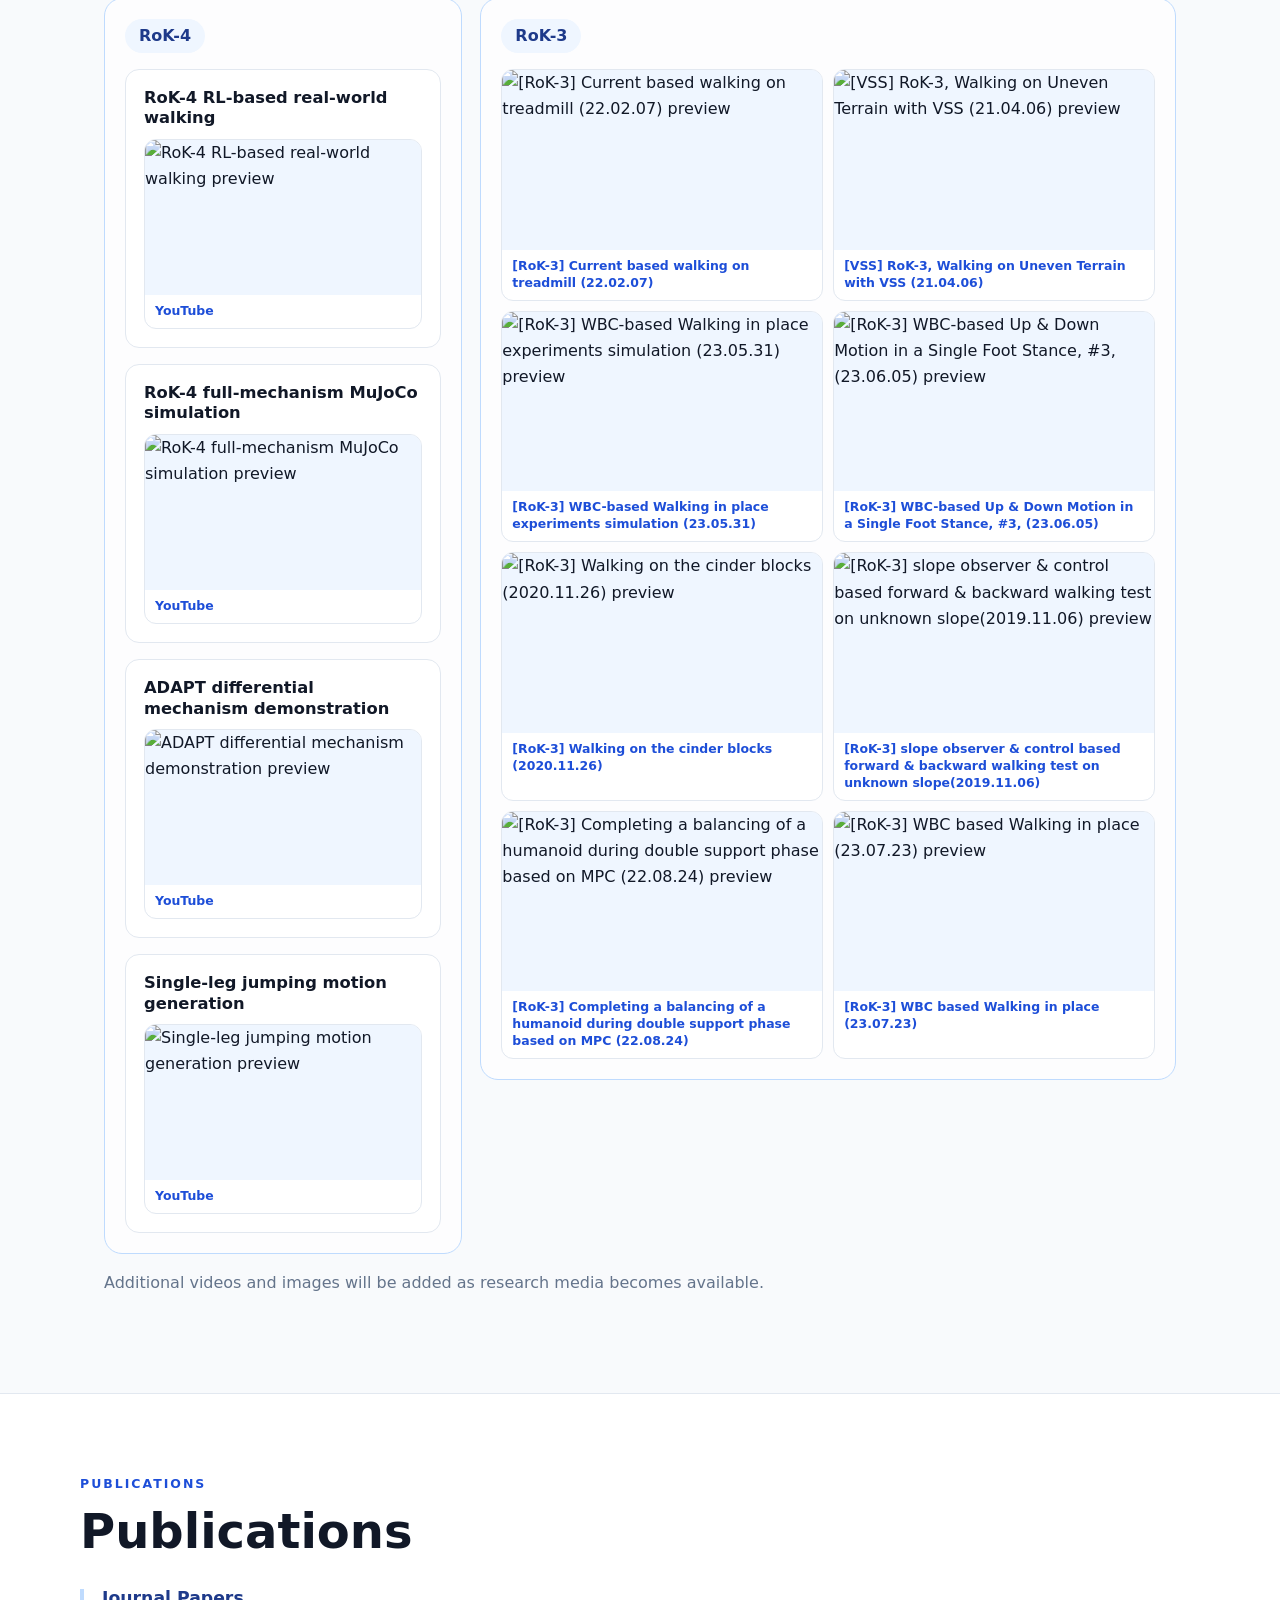
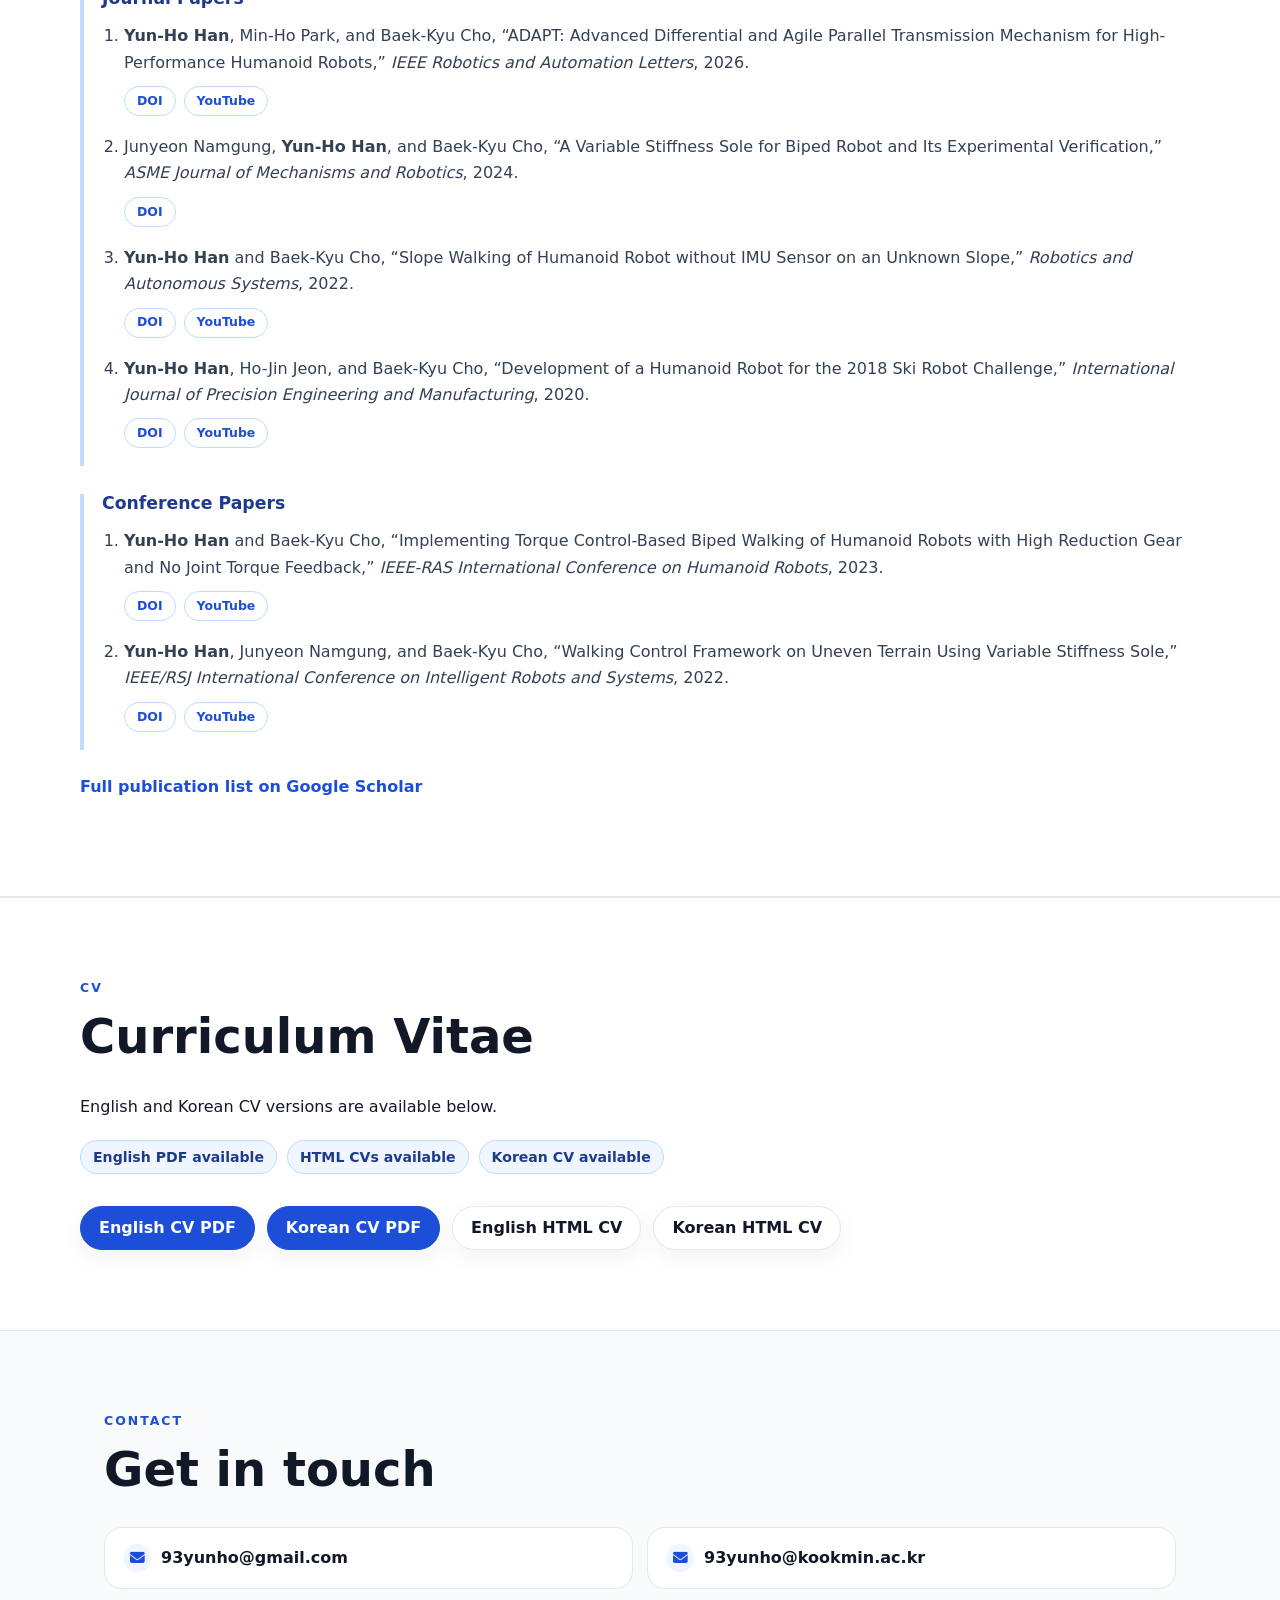
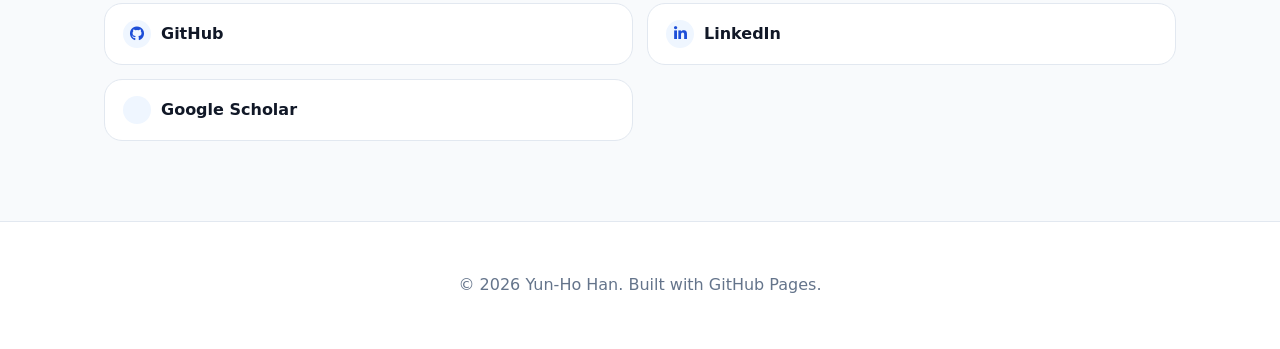
==== commit d97dfd1f: "Add MuJoCo demo and simplify project cards" ====
--- a/index.html
+++ b/index.html
@@ -112,15 +112,15 @@
         <div class="project-group">
           <h3 data-i18n="project_group_rok4">RoK-4</h3>
           <div class="project-card-grid">
-            <article class="card">
+            <article class="card project-image-card" aria-label="RoK-4 robot image">
               <figure class="card-media">
                 <img src="assets/images/rok4/rok4-humanoid.png" alt="RoK-4 humanoid robot" loading="lazy" />
+                <figcaption>RoK-4</figcaption>
               </figure>
+            </article>
+            <article class="card">
               <h4>RoK-4 Humanoid Robot</h4>
               <p data-i18n="project_rok4">A humanoid robot platform for high-performance bipedal locomotion using a Hip Pitch–Knee differential leg mechanism.</p>
-              <div class="publication-actions">
-                <a class="pub-button" href="https://youtu.be/dDEMlLqxbOc?si=Wb-8xYeatX2Am25J" target="_blank" rel="noopener">YouTube</a>
-              </div>
             </article>
             <article class="card">
               <h4 data-i18n="project_rl_title">Mechanism-Aware RL Walking</h4>
@@ -129,16 +129,10 @@
             <article class="card">
               <h4>ADAPT Differential Mechanism</h4>
               <p data-i18n="project_adapt">An Advanced Differential and Agile Parallel Transmission mechanism for humanoid robot legs, coupling actuator inputs with Hip Pitch and Knee outputs.</p>
-              <div class="publication-actions">
-                <a class="pub-button" href="https://youtu.be/cfTjf7UJ3iI?si=L2EJas8FkFpZmrJy" target="_blank" rel="noopener">YouTube</a>
-              </div>
             </article>
             <article class="card">
               <h4 data-i18n="project_jump_title">Single-Leg Jumping Motion Planning</h4>
               <p data-i18n="project_jump">Dynamic motion planning for agile legged motion using nonlinear trajectory optimization and kinodynamic planning.</p>
-              <div class="publication-actions">
-                <a class="pub-button" href="https://youtu.be/laiFjDIiSv0?si=oPpcibvaZxcY3Fio" target="_blank" rel="noopener">YouTube</a>
-              </div>
             </article>
           </div>
         </div>
@@ -146,37 +140,27 @@
         <div class="project-group">
           <h3 data-i18n="project_group_rok3">RoK-3</h3>
           <div class="project-card-grid">
-            <article class="card">
+            <article class="card project-image-card" aria-label="RoK-3 robot image">
               <figure class="card-media">
                 <img src="assets/images/rok3/rok3-biped-and-humanoid.png" alt="RoK-3 biped and full humanoid robot versions" loading="lazy" />
+                <figcaption>RoK-3</figcaption>
               </figure>
+            </article>
+            <article class="card">
               <h4>RoK-3 Humanoid Robot</h4>
               <p data-i18n="project_rok3">Early humanoid walking experiments, robot platform development, and biped-to-full-humanoid integration.</p>
-              <div class="publication-actions">
-                <a class="pub-button" href="#demos" data-i18n="project_videos">Videos</a>
-              </div>
             </article>
             <article class="card">
               <h4 data-i18n="project_model_title">Model-Based Humanoid Walking</h4>
               <p data-i18n="project_model">Model-based walking experiments for humanoid robots, including torque-control-based biped walking.</p>
-              <div class="publication-actions">
-                <a class="pub-button" href="https://youtu.be/6m065rp-1LA?si=vn8ofqVGNFOFRclc" target="_blank" rel="noopener">YouTube</a>
-              </div>
             </article>
             <article class="card">
               <h4 data-i18n="project_wbc_title">Whole-Body and Model Predictive Control</h4>
               <p data-i18n="project_wbc">Whole-body control and model predictive control for balance, support transition, and walking control.</p>
-              <div class="publication-actions">
-                <a class="pub-button" href="https://youtu.be/V_NAFrONSy4?si=NgBygBK1LtX89DeF" target="_blank" rel="noopener">YouTube</a>
-              </div>
             </article>
             <article class="card">
               <h4 data-i18n="project_foot_title">Foot Design</h4>
               <p data-i18n="project_foot">Foot mechanism design, variable stiffness sole research, and terrain adaptation for uneven terrain and slope walking.</p>
-              <div class="publication-actions">
-                <a class="pub-button" href="https://youtu.be/rMfQMmNTQRU?si=-mwIuIyKWzba-ZMg" target="_blank" rel="noopener">YouTube</a>
-                <a class="pub-button" href="https://doi.org/10.1109/IROS47612.2022.9981889" target="_blank" rel="noopener">DOI</a>
-              </div>
             </article>
           </div>
         </div>
@@ -201,7 +185,10 @@
             </article>
             <article class="demo-card">
               <h4 data-i18n="demo_3">RoK-4 full-mechanism MuJoCo simulation</h4>
-              <p data-i18n="demo_status">Media will be added later.</p>
+              <a class="video-preview" href="https://youtu.be/AK8ybFfSpbw?si=UqgGaL9iMuLtyvZV" target="_blank" rel="noopener">
+                <img src="https://img.youtube.com/vi/AK8ybFfSpbw/hqdefault.jpg" alt="RoK-4 full-mechanism MuJoCo simulation preview" loading="lazy" />
+                <span>YouTube</span>
+              </a>
             </article>
             <article class="demo-card">
               <h4 data-i18n="demo_4">ADAPT differential mechanism demonstration</h4>
--- a/assets/style.css
+++ b/assets/style.css
@@ -390,7 +390,7 @@
 
 .project-card-grid {
   display: grid;
-  grid-template-columns: repeat(4, minmax(0, 1fr));
+  grid-template-columns: repeat(5, minmax(0, 1fr));
   gap: 16px;
 }
 
@@ -416,6 +416,7 @@
 }
 
 .card-media {
+  position: relative;
   display: flex;
   align-items: flex-end;
   justify-content: center;
@@ -429,6 +430,30 @@
 .project-group .card-media {
   height: 190px;
   margin-top: 0;
+}
+
+.project-image-card {
+  display: flex;
+  align-items: stretch;
+}
+
+.project-image-card .card-media {
+  width: 100%;
+  height: 100%;
+  min-height: 230px;
+  margin: 0;
+}
+
+.card-media figcaption {
+  position: absolute;
+  left: 12px;
+  bottom: 10px;
+  padding: 4px 9px;
+  border-radius: 999px;
+  background: rgba(255, 255, 255, 0.88);
+  color: #1e3a8a;
+  font-size: 0.78rem;
+  font-weight: 850;
 }
 
 .card-media img {
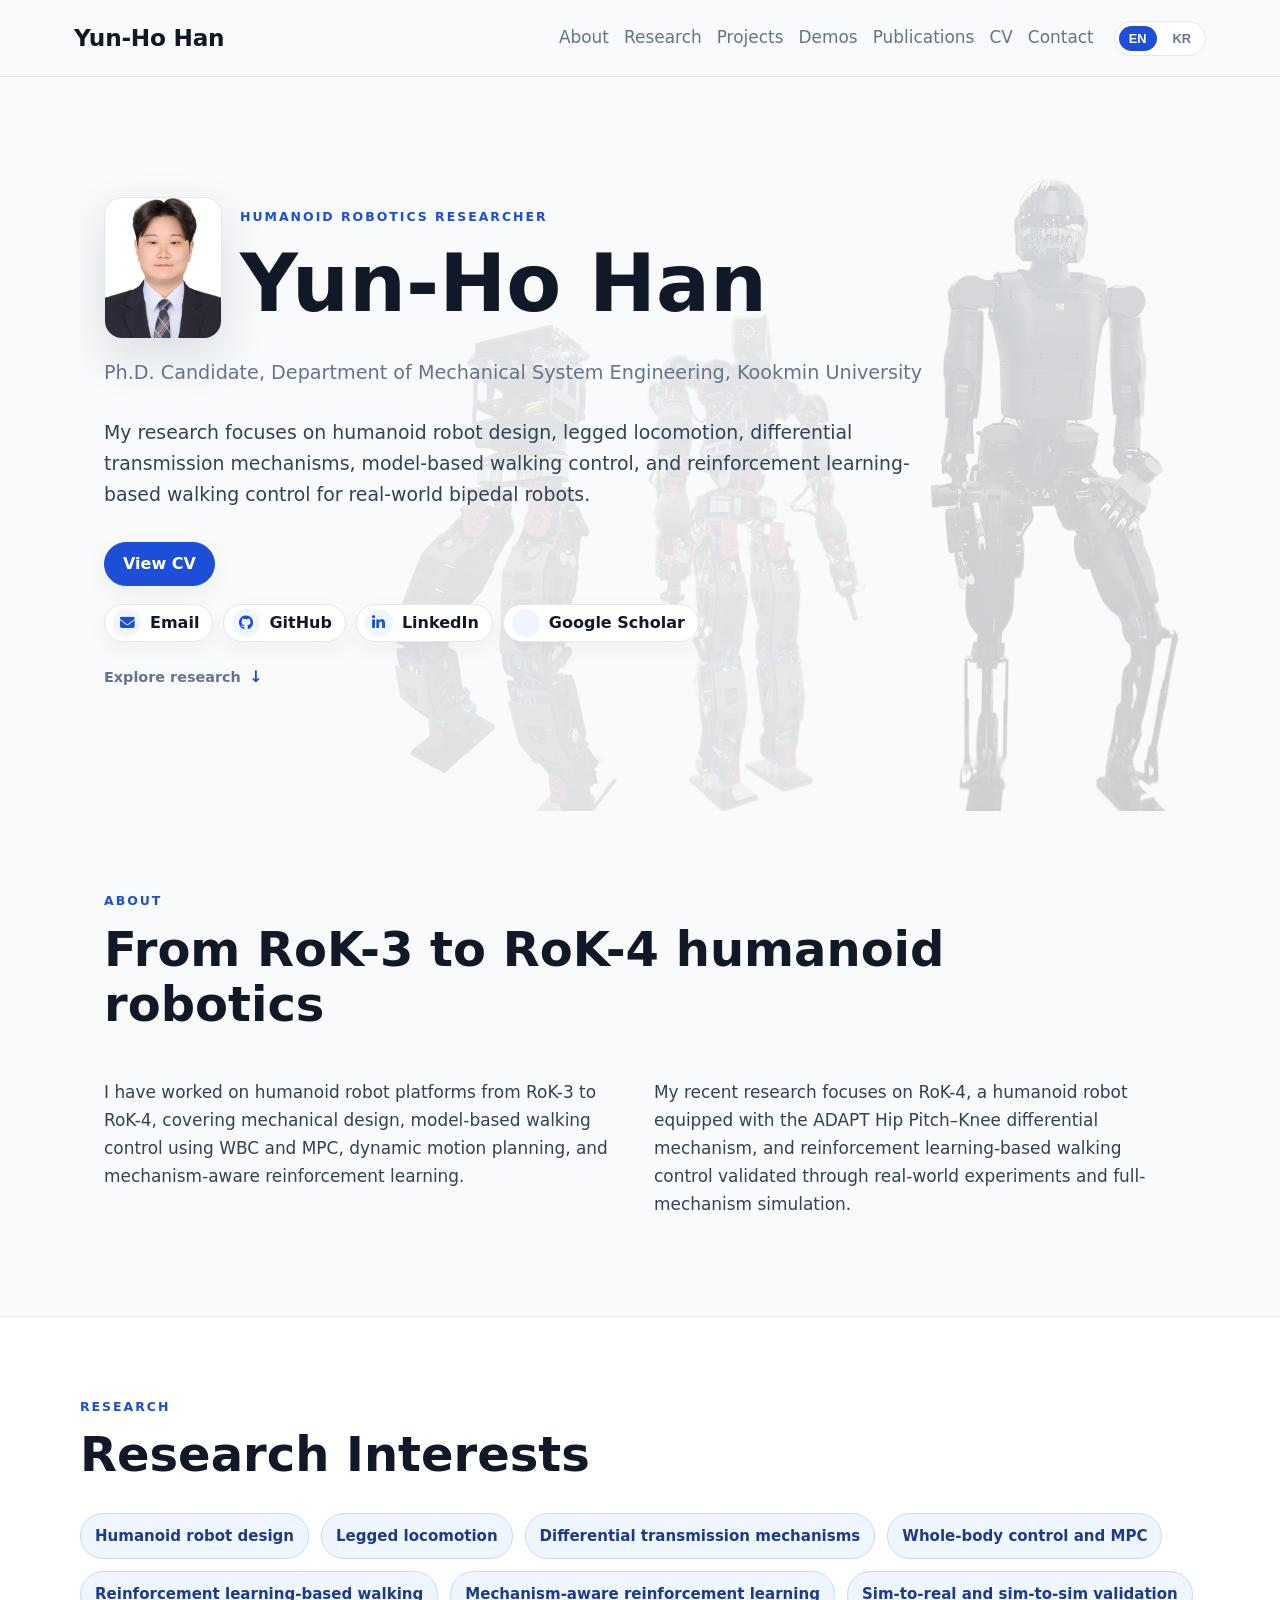
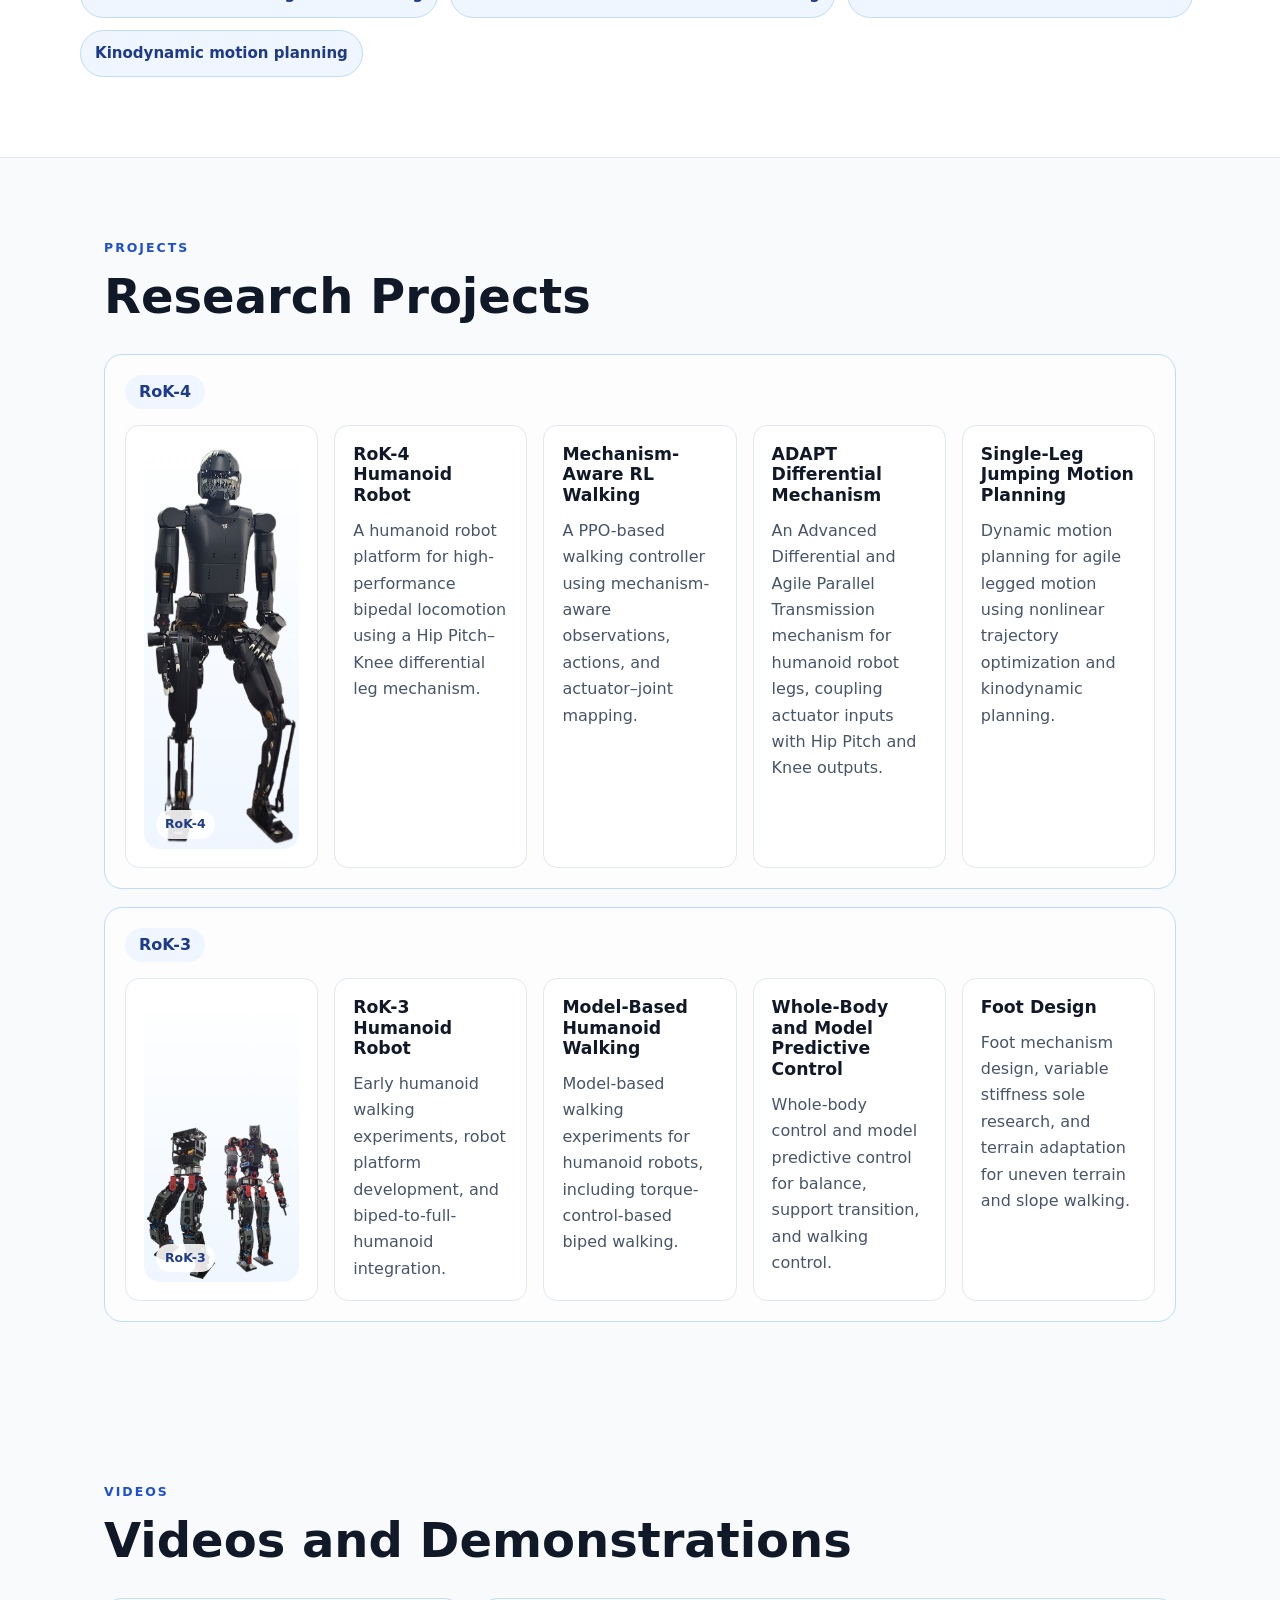
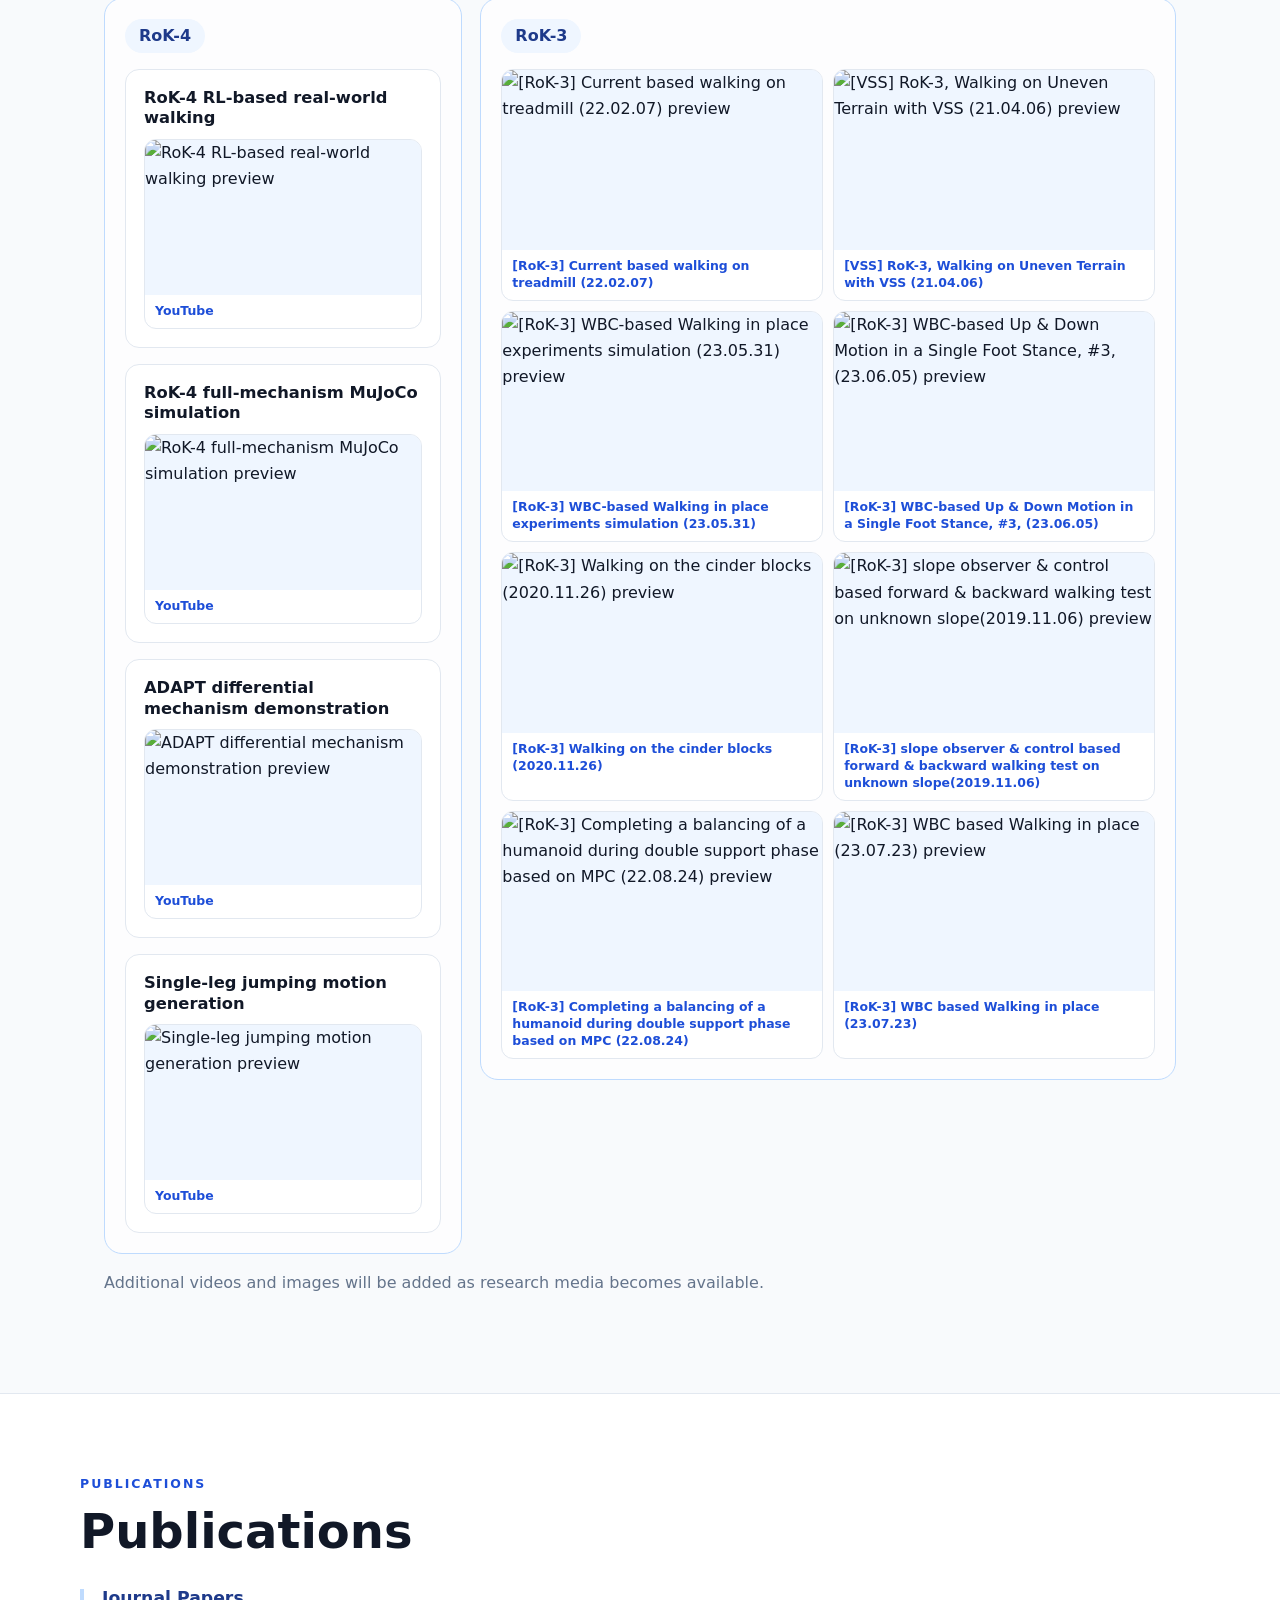
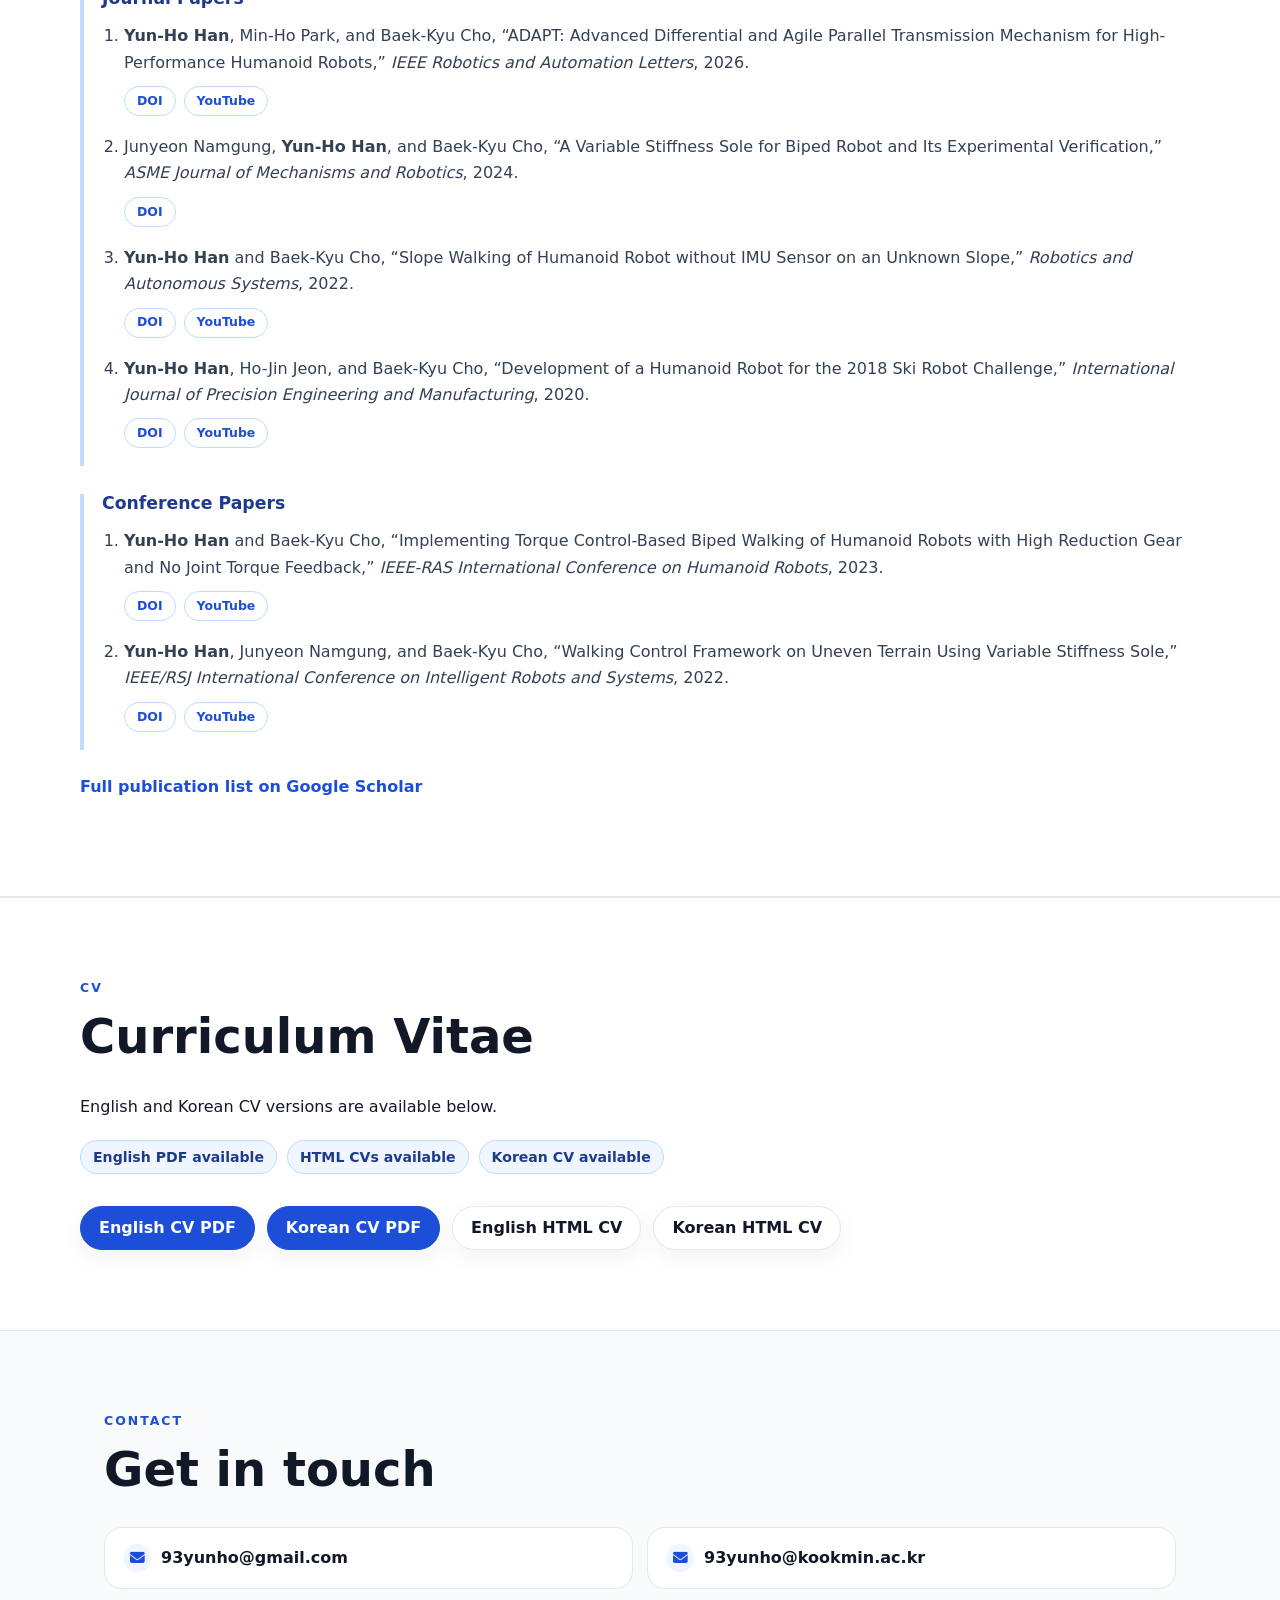
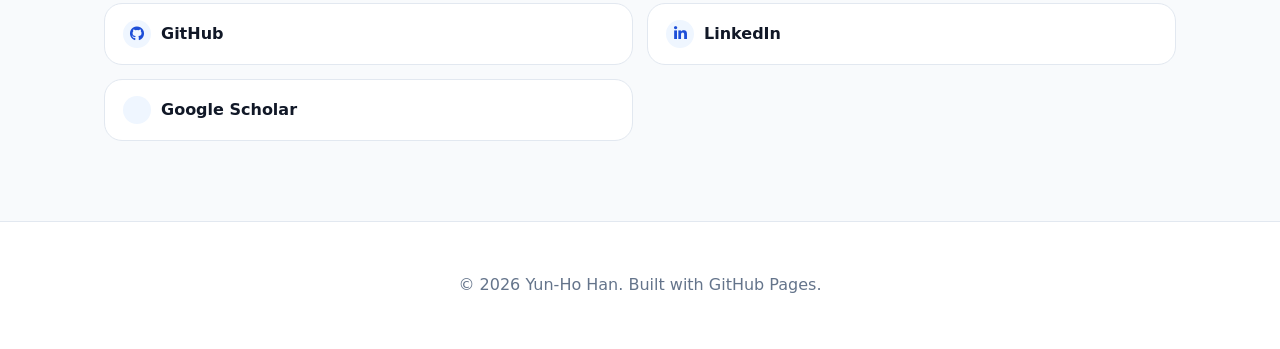
==== commit d4b2262c: "Add homepage profile portrait" ====
--- a/index.html
+++ b/index.html
@@ -37,8 +37,13 @@
         <img class="hero-robot hero-robot-rok4" src="assets/images/rok4/rok4-humanoid.png" alt="" />
       </div>
       <div class="hero-content">
-        <p class="eyebrow" data-i18n="hero_eyebrow">Humanoid Robotics Researcher</p>
-        <h1>Yun-Ho Han</h1>
+        <div class="hero-profile">
+          <img src="assets/images/profile/yunho-han.jpg" alt="Portrait of Yun-Ho Han" loading="eager" />
+          <div>
+            <p class="eyebrow" data-i18n="hero_eyebrow">Humanoid Robotics Researcher</p>
+            <h1>Yun-Ho Han</h1>
+          </div>
+        </div>
         <p class="subtitle" data-i18n="hero_subtitle">
           Ph.D. Candidate, Department of Mechanical System Engineering, Kookmin University
         </p>
--- a/assets/style.css
+++ b/assets/style.css
@@ -140,6 +140,22 @@
   max-width: 880px;
 }
 
+.hero-profile {
+  display: flex;
+  align-items: center;
+  gap: 18px;
+}
+
+.hero-profile img {
+  width: 118px;
+  height: 142px;
+  object-fit: cover;
+  border: 1px solid var(--line);
+  border-radius: 18px;
+  background: var(--panel);
+  box-shadow: 0 18px 48px rgba(15, 23, 42, 0.12);
+}
+
 .hero-visual {
   position: absolute;
   inset: 0;
@@ -745,6 +761,17 @@
     font-size: 2.2rem;
   }
 
+  .hero-profile {
+    align-items: flex-start;
+    gap: 14px;
+  }
+
+  .hero-profile img {
+    width: 82px;
+    height: 98px;
+    border-radius: 14px;
+  }
+
   .two-column,
   .card-grid,
   .project-card-grid,
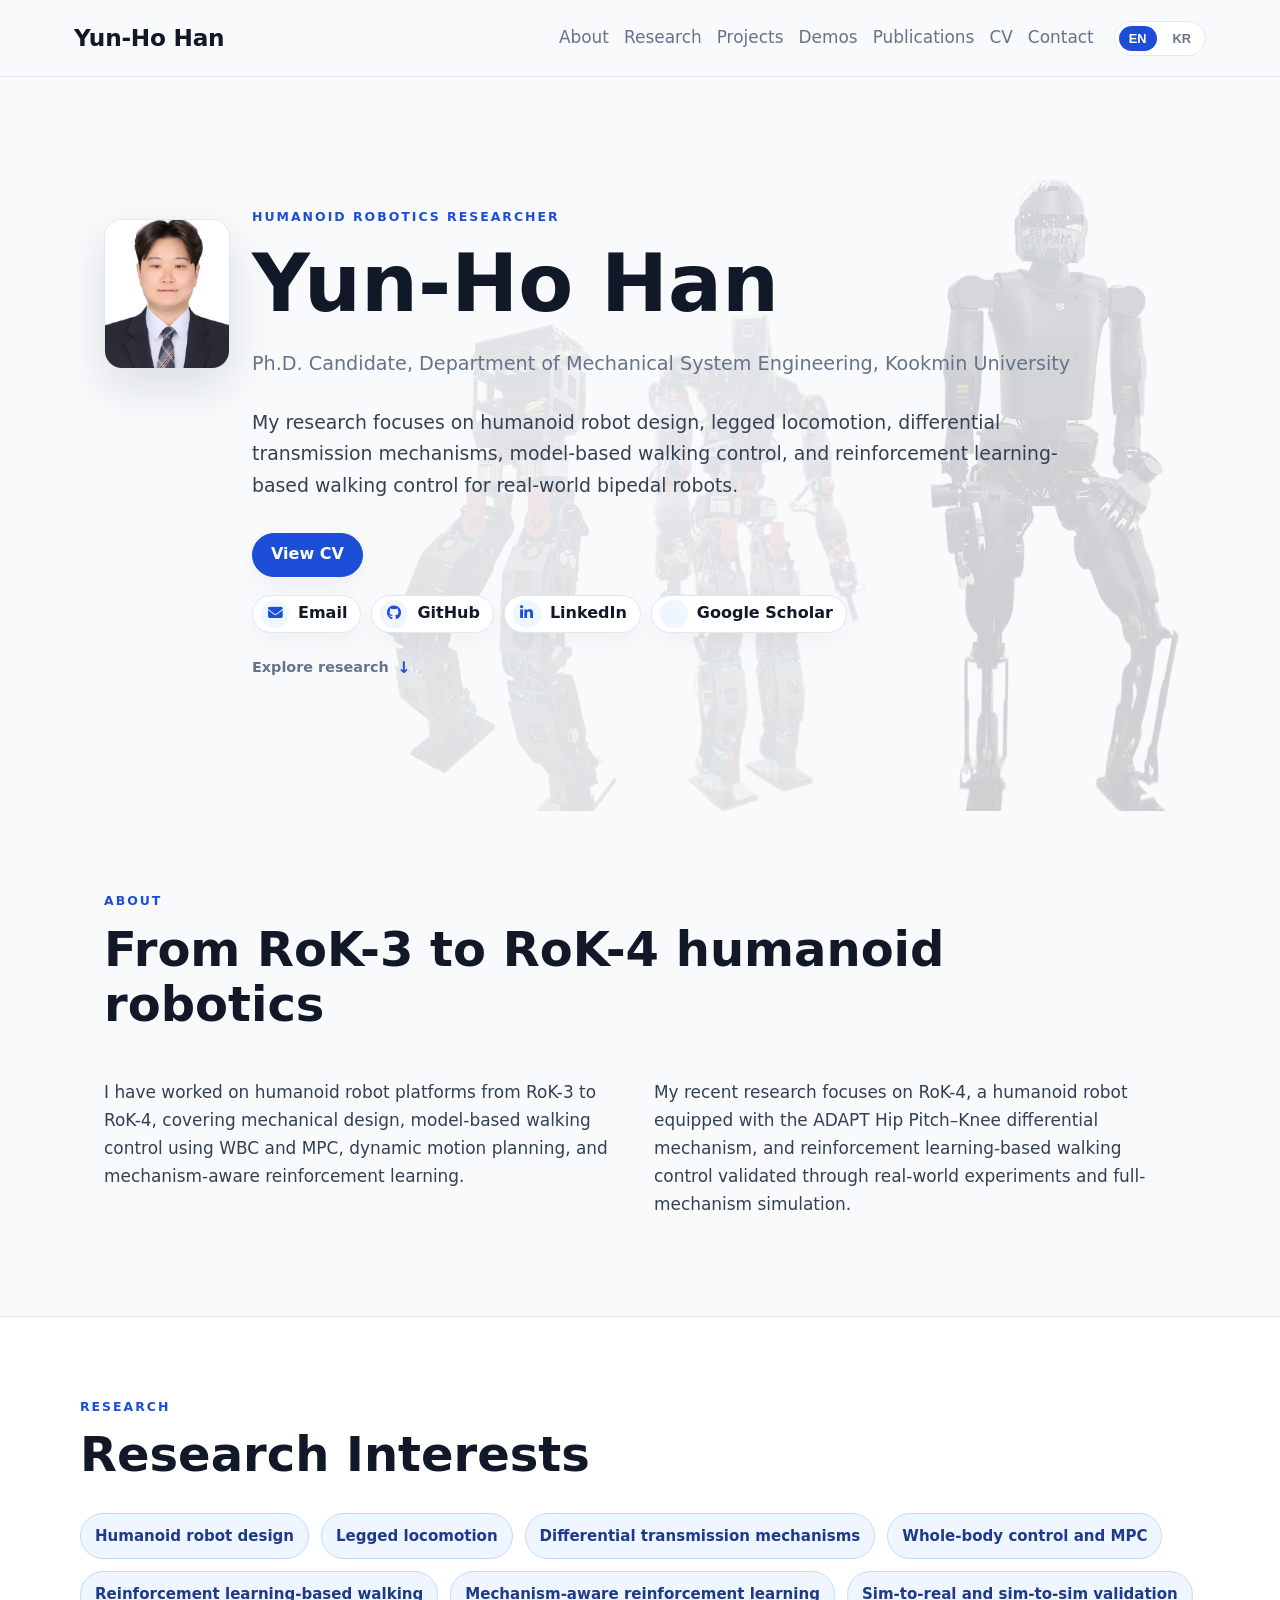
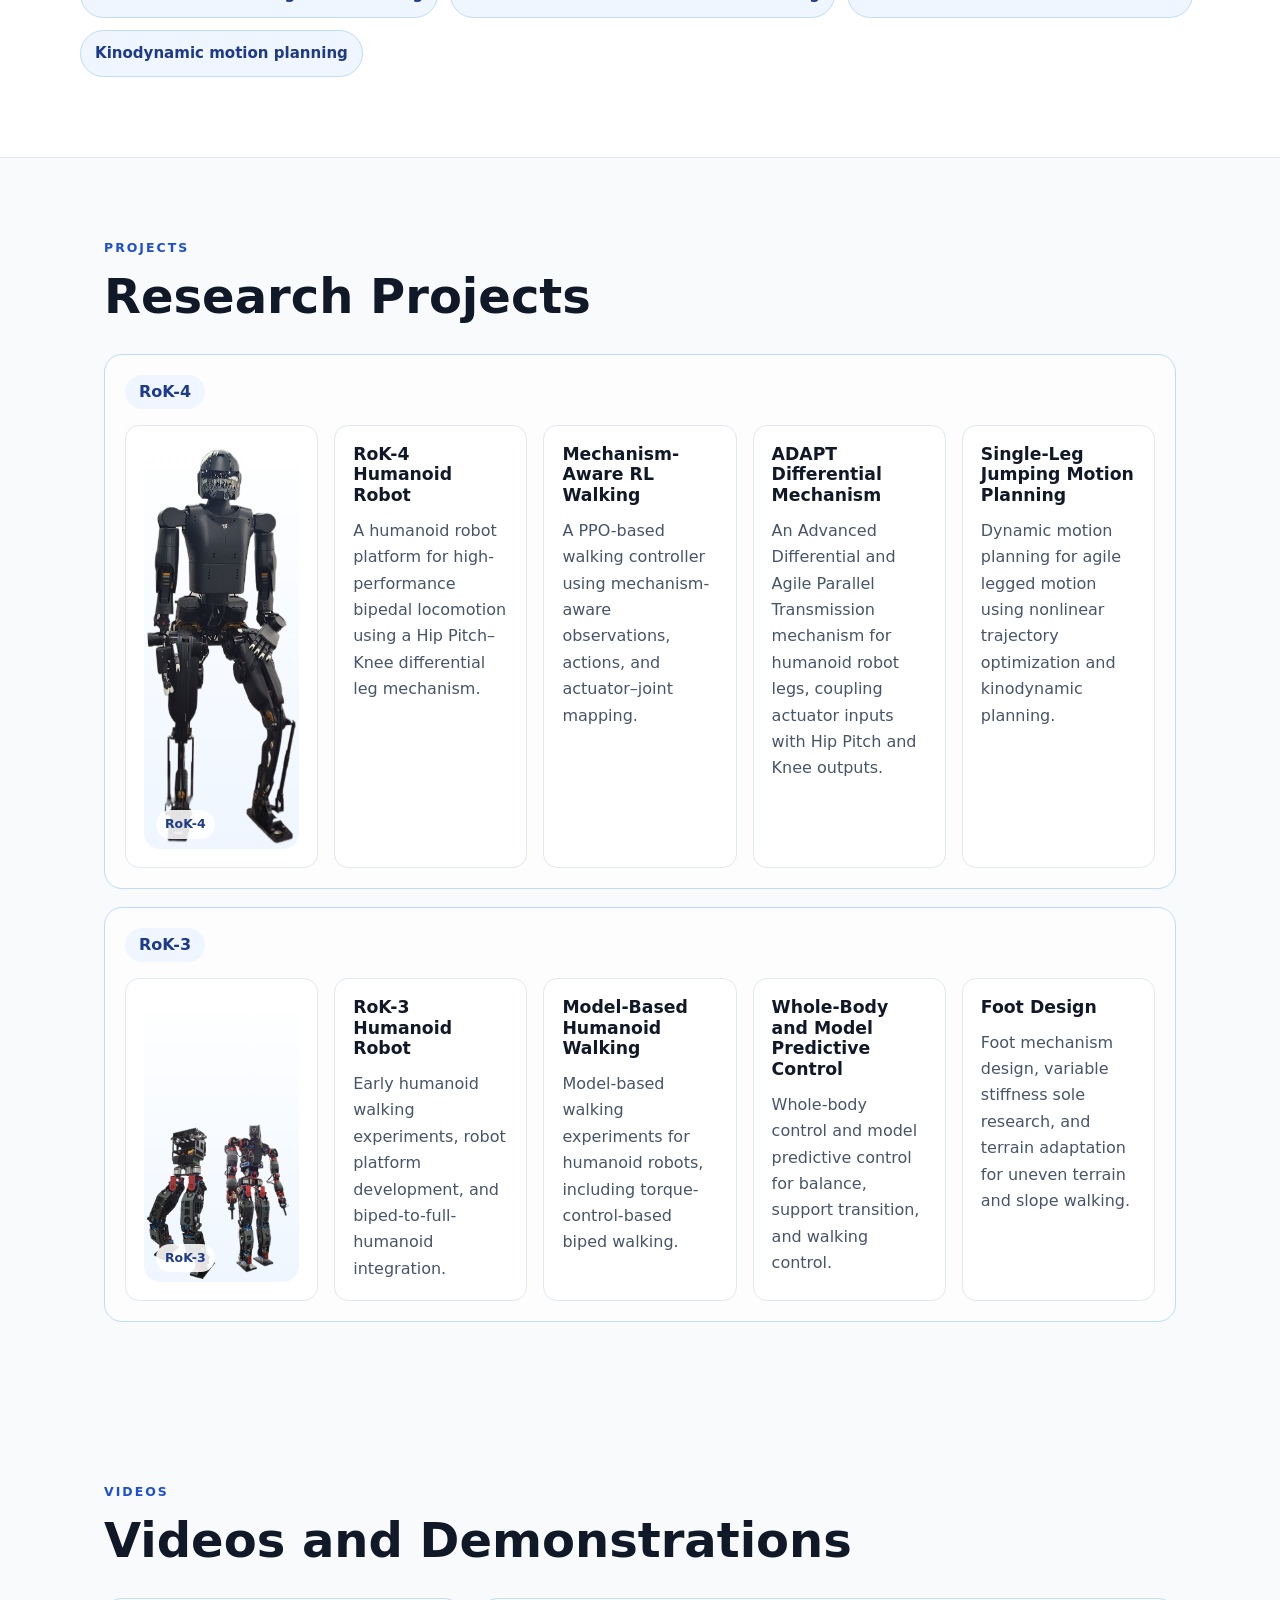
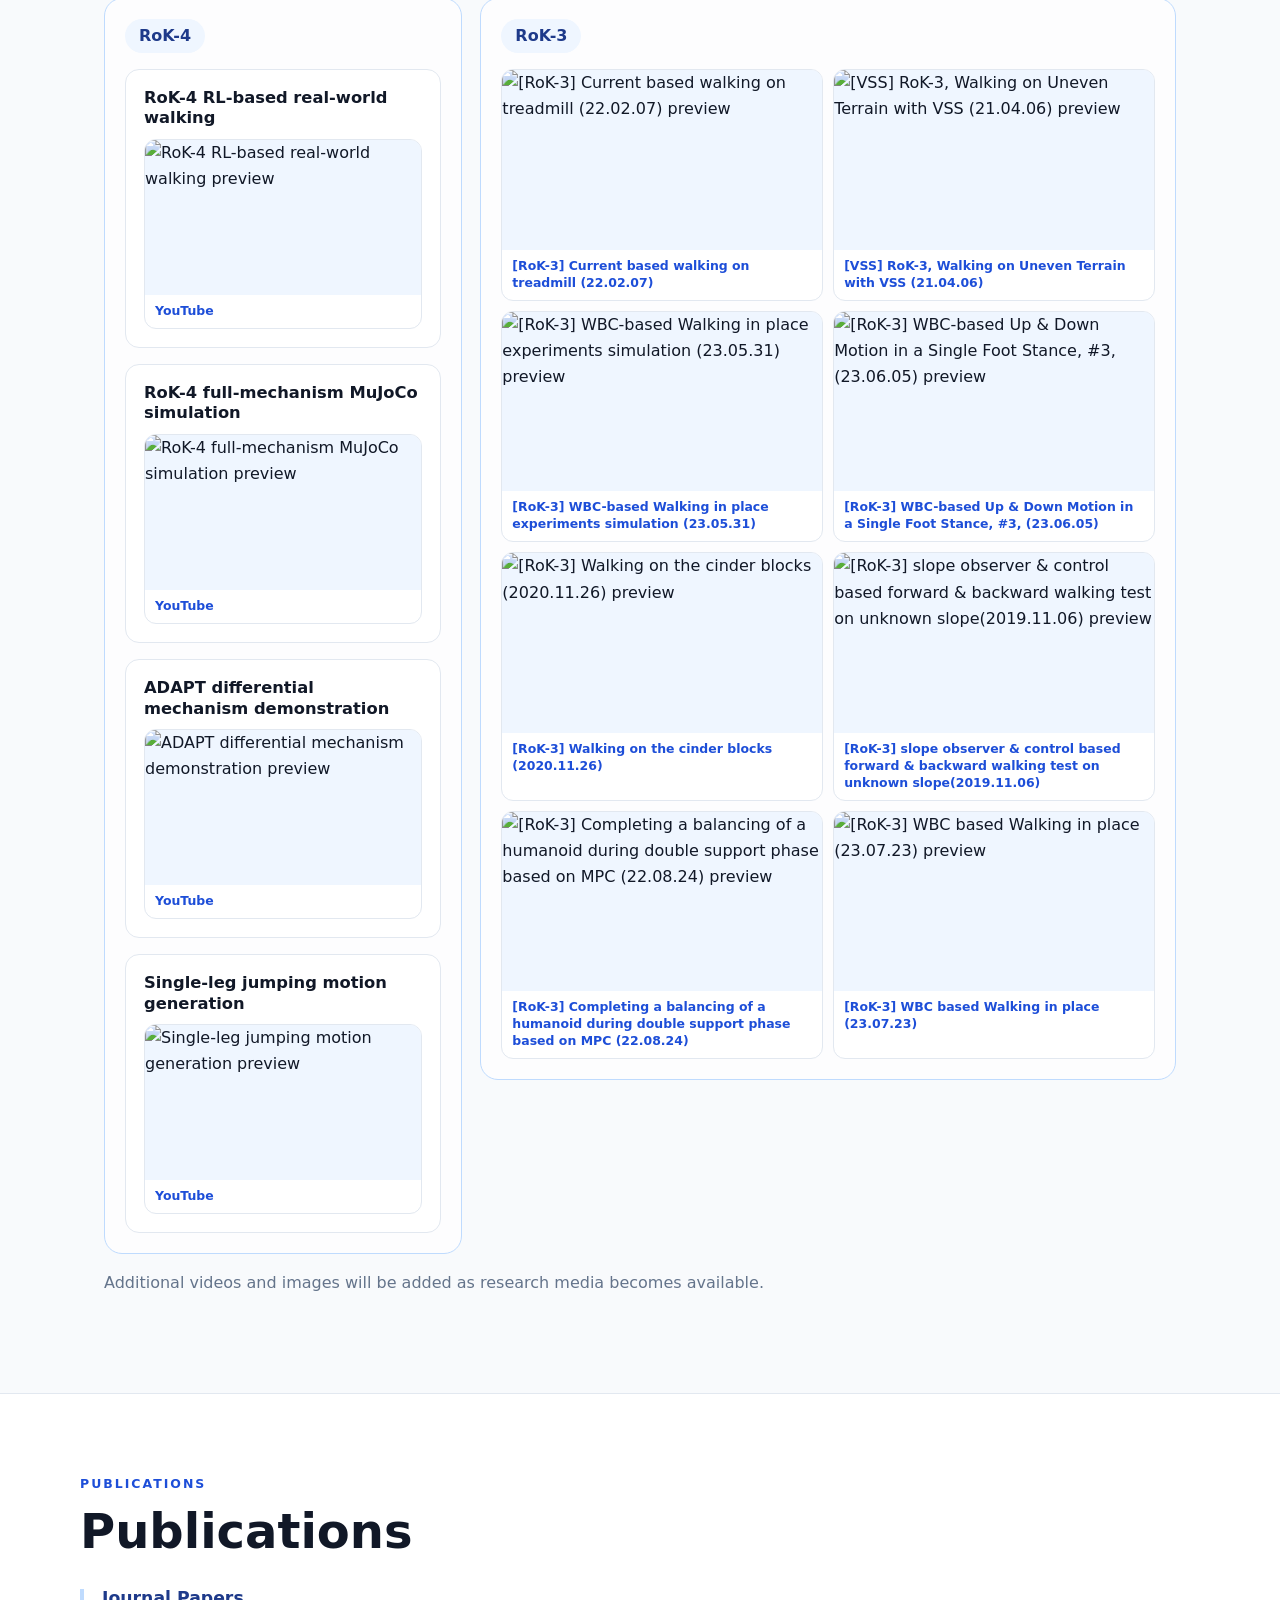
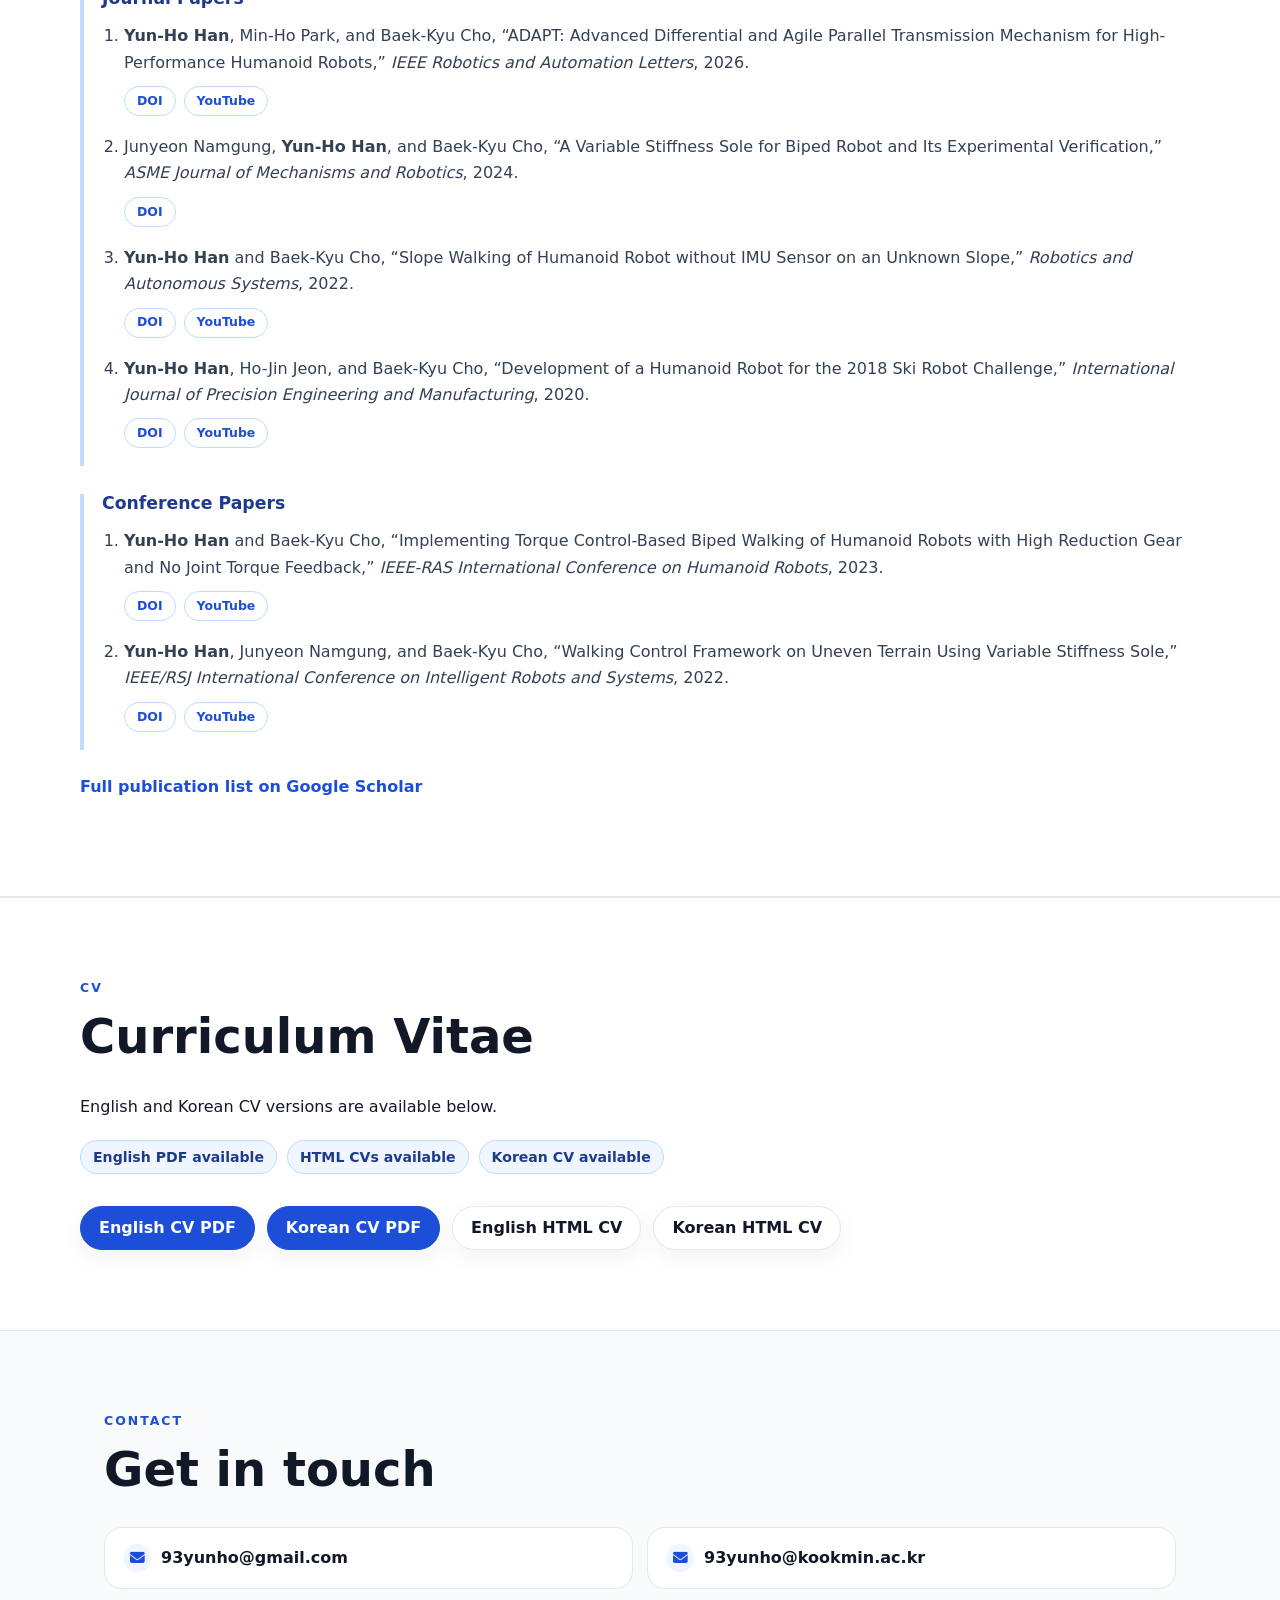
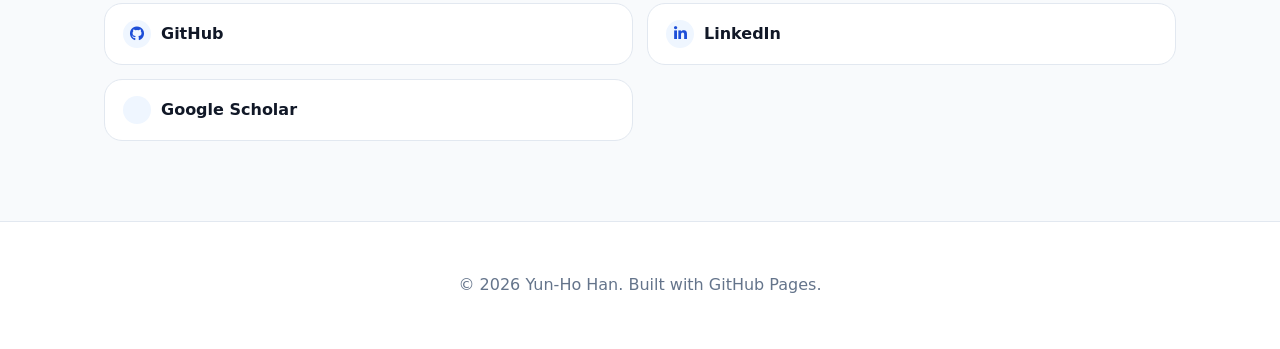
==== commit 0f751a97: "Align profile portrait with hero copy" ====
--- a/index.html
+++ b/index.html
@@ -39,39 +39,39 @@
       <div class="hero-content">
         <div class="hero-profile">
           <img src="assets/images/profile/yunho-han.jpg" alt="Portrait of Yun-Ho Han" loading="eager" />
-          <div>
+          <div class="hero-copy">
             <p class="eyebrow" data-i18n="hero_eyebrow">Humanoid Robotics Researcher</p>
             <h1>Yun-Ho Han</h1>
-          </div>
-        </div>
-        <p class="subtitle" data-i18n="hero_subtitle">
-          Ph.D. Candidate, Department of Mechanical System Engineering, Kookmin University
-        </p>
-        <p class="hero-text" data-i18n="hero_text">
-          My research focuses on humanoid robot design, legged locomotion, differential transmission mechanisms, model-based walking control, and reinforcement learning-based walking control for real-world bipedal robots.
-        </p>
-        <div class="hero-actions">
-          <a class="button primary" href="documents/Yunho_Han_CV_EN_v1_1.pdf" target="_blank" rel="noopener" data-i18n="btn_cv">View CV</a>
-        </div>
-        <div class="social-links hero-social" aria-label="Profile links">
-          <a class="social-link" href="mailto:93yunho@gmail.com">
-            <span class="social-icon" aria-hidden="true"><i class="fa-solid fa-envelope"></i></span>
-            <span>Email</span>
-          </a>
-          <a class="social-link" href="https://github.com/YunhoHan" target="_blank" rel="noopener">
-            <span class="social-icon" aria-hidden="true"><i class="fa-brands fa-github"></i></span>
-            <span>GitHub</span>
-          </a>
-          <a class="social-link" href="https://www.linkedin.com/in/yunho-han-4357352a2" target="_blank" rel="noopener">
-            <span class="social-icon" aria-hidden="true"><i class="fa-brands fa-linkedin-in"></i></span>
-            <span>LinkedIn</span>
-          </a>
-          <a class="social-link" href="https://scholar.google.com/citations?user=bfGxfZUAAAAJ" target="_blank" rel="noopener">
-            <span class="social-icon" aria-hidden="true"><i class="ai ai-google-scholar"></i></span>
-            <span>Google Scholar</span>
-          </a>
-        </div>
-        <a class="scroll-cue" href="#about" data-i18n="hero_scroll">Explore research</a>
+            <p class="subtitle" data-i18n="hero_subtitle">
+              Ph.D. Candidate, Department of Mechanical System Engineering, Kookmin University
+            </p>
+            <p class="hero-text" data-i18n="hero_text">
+              My research focuses on humanoid robot design, legged locomotion, differential transmission mechanisms, model-based walking control, and reinforcement learning-based walking control for real-world bipedal robots.
+            </p>
+            <div class="hero-actions">
+              <a class="button primary" href="documents/Yunho_Han_CV_EN_v1_1.pdf" target="_blank" rel="noopener" data-i18n="btn_cv">View CV</a>
+            </div>
+            <div class="social-links hero-social" aria-label="Profile links">
+              <a class="social-link" href="mailto:93yunho@gmail.com">
+                <span class="social-icon" aria-hidden="true"><i class="fa-solid fa-envelope"></i></span>
+                <span>Email</span>
+              </a>
+              <a class="social-link" href="https://github.com/YunhoHan" target="_blank" rel="noopener">
+                <span class="social-icon" aria-hidden="true"><i class="fa-brands fa-github"></i></span>
+                <span>GitHub</span>
+              </a>
+              <a class="social-link" href="https://www.linkedin.com/in/yunho-han-4357352a2" target="_blank" rel="noopener">
+                <span class="social-icon" aria-hidden="true"><i class="fa-brands fa-linkedin-in"></i></span>
+                <span>LinkedIn</span>
+              </a>
+              <a class="social-link" href="https://scholar.google.com/citations?user=bfGxfZUAAAAJ" target="_blank" rel="noopener">
+                <span class="social-icon" aria-hidden="true"><i class="ai ai-google-scholar"></i></span>
+                <span>Google Scholar</span>
+              </a>
+            </div>
+            <a class="scroll-cue" href="#about" data-i18n="hero_scroll">Explore research</a>
+          </div>
+        </div>
       </div>
     </section>
 
--- a/assets/style.css
+++ b/assets/style.css
@@ -137,23 +137,29 @@
 .hero-content {
   position: relative;
   z-index: 2;
-  max-width: 880px;
+  max-width: 1060px;
 }
 
 .hero-profile {
   display: flex;
-  align-items: center;
-  gap: 18px;
+  align-items: flex-start;
+  gap: 22px;
 }
 
 .hero-profile img {
-  width: 118px;
-  height: 142px;
+  width: 126px;
+  height: 150px;
   object-fit: cover;
   border: 1px solid var(--line);
   border-radius: 18px;
   background: var(--panel);
   box-shadow: 0 18px 48px rgba(15, 23, 42, 0.12);
+  flex: 0 0 auto;
+  margin-top: 12px;
+}
+
+.hero-copy {
+  max-width: 860px;
 }
 
 .hero-visual {
@@ -762,6 +768,7 @@
   }
 
   .hero-profile {
+    flex-direction: column;
     align-items: flex-start;
     gap: 14px;
   }
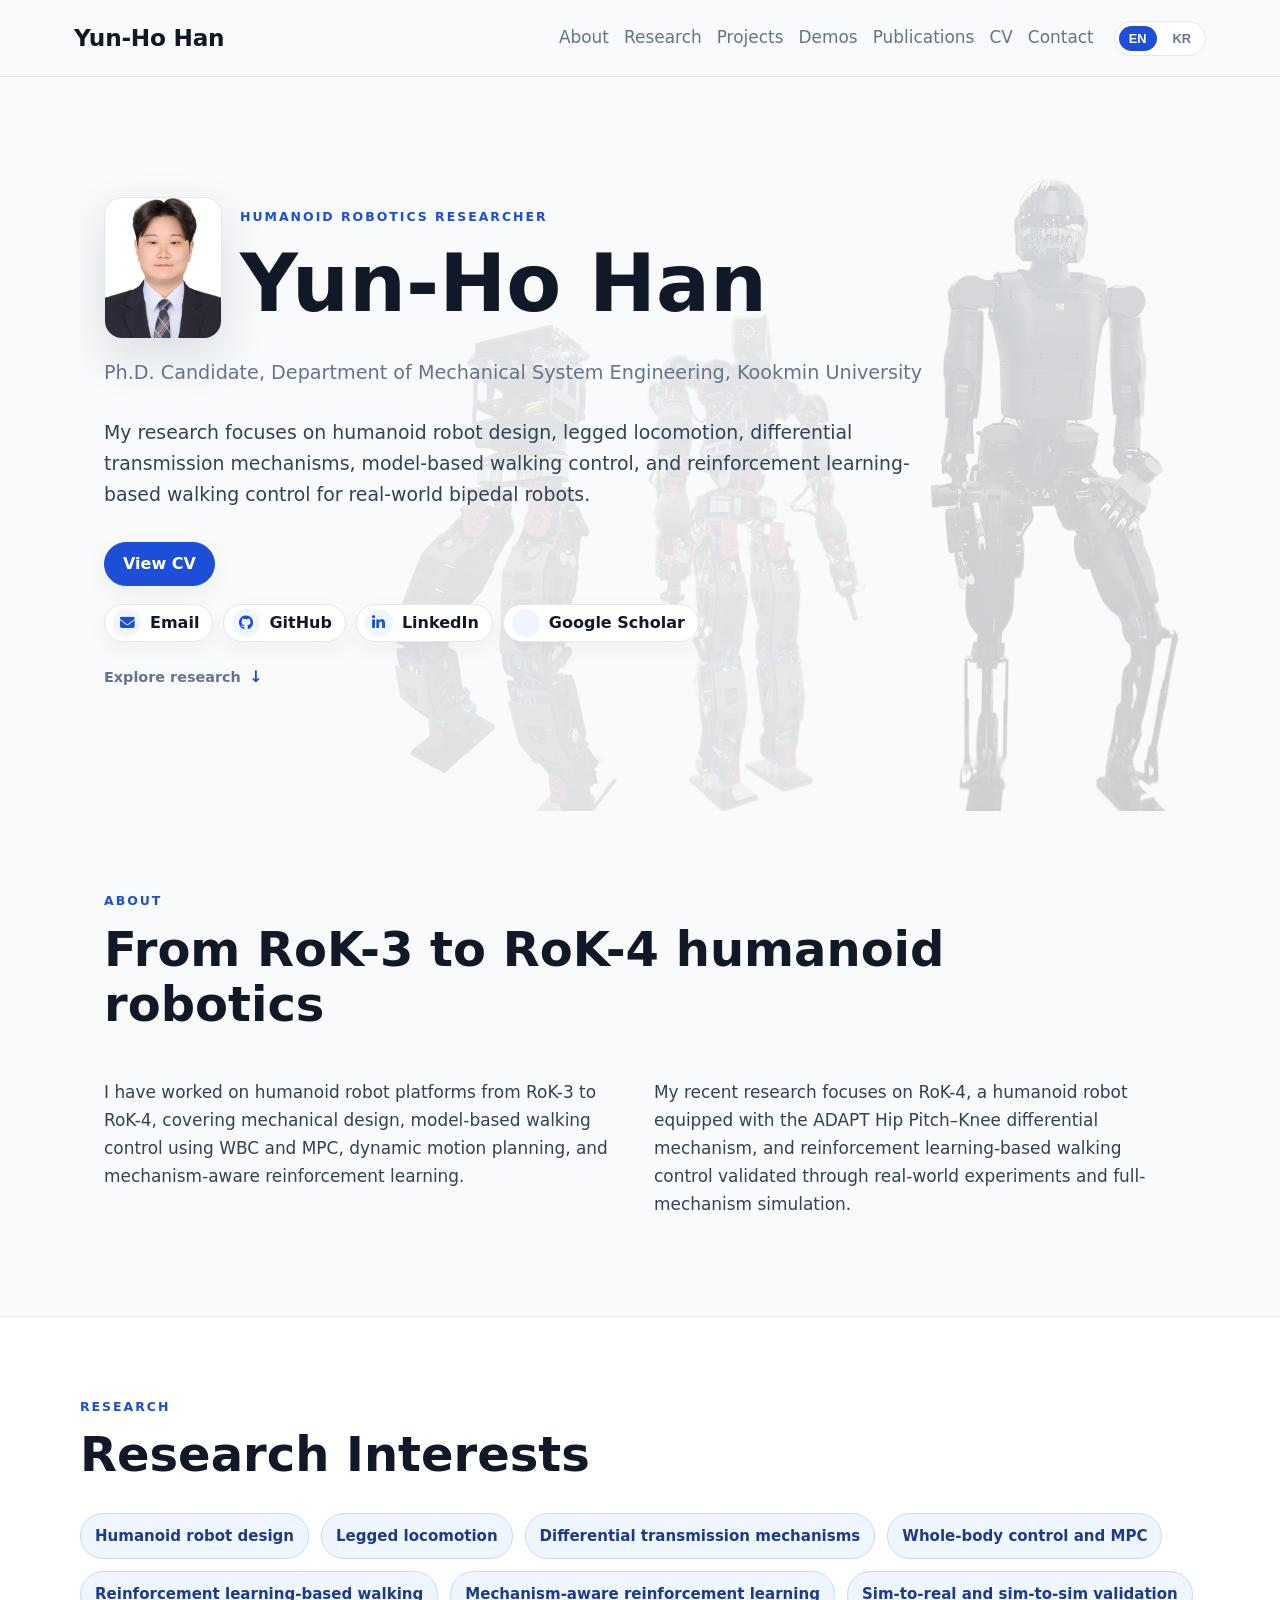
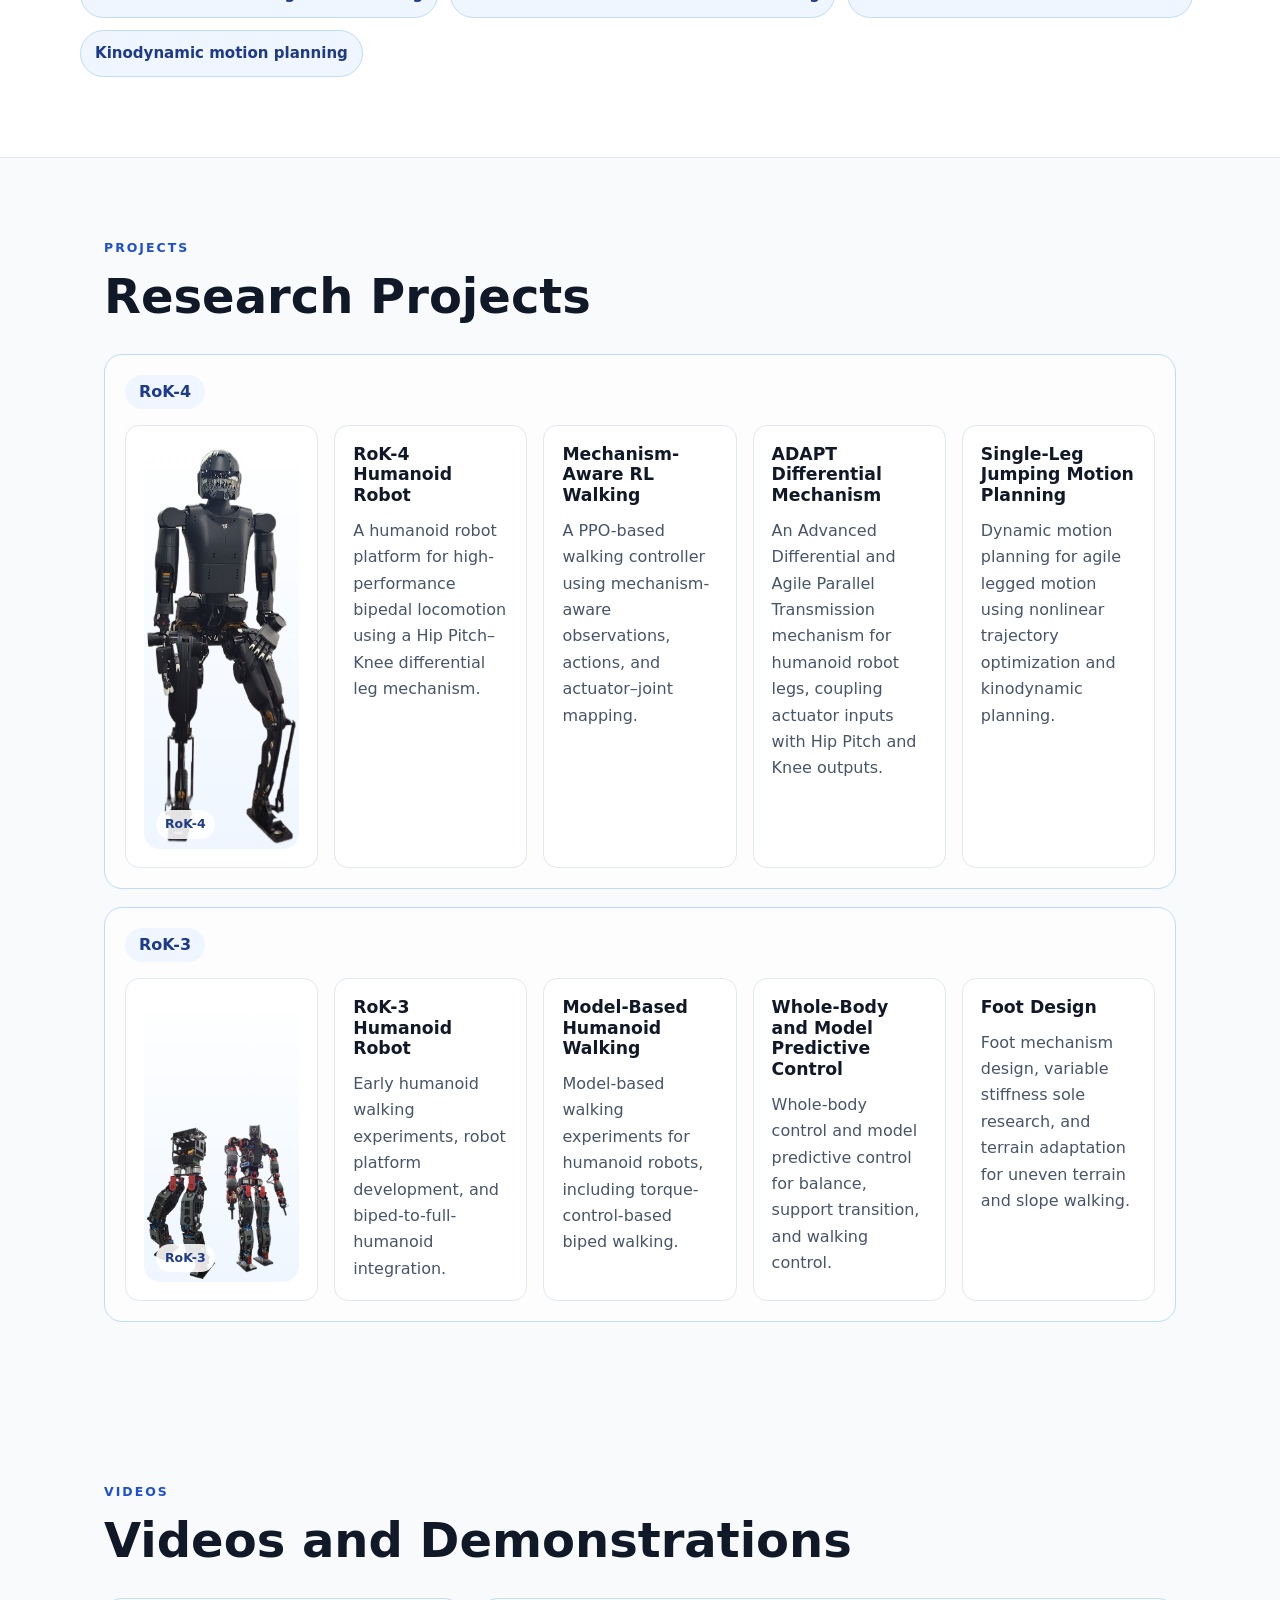
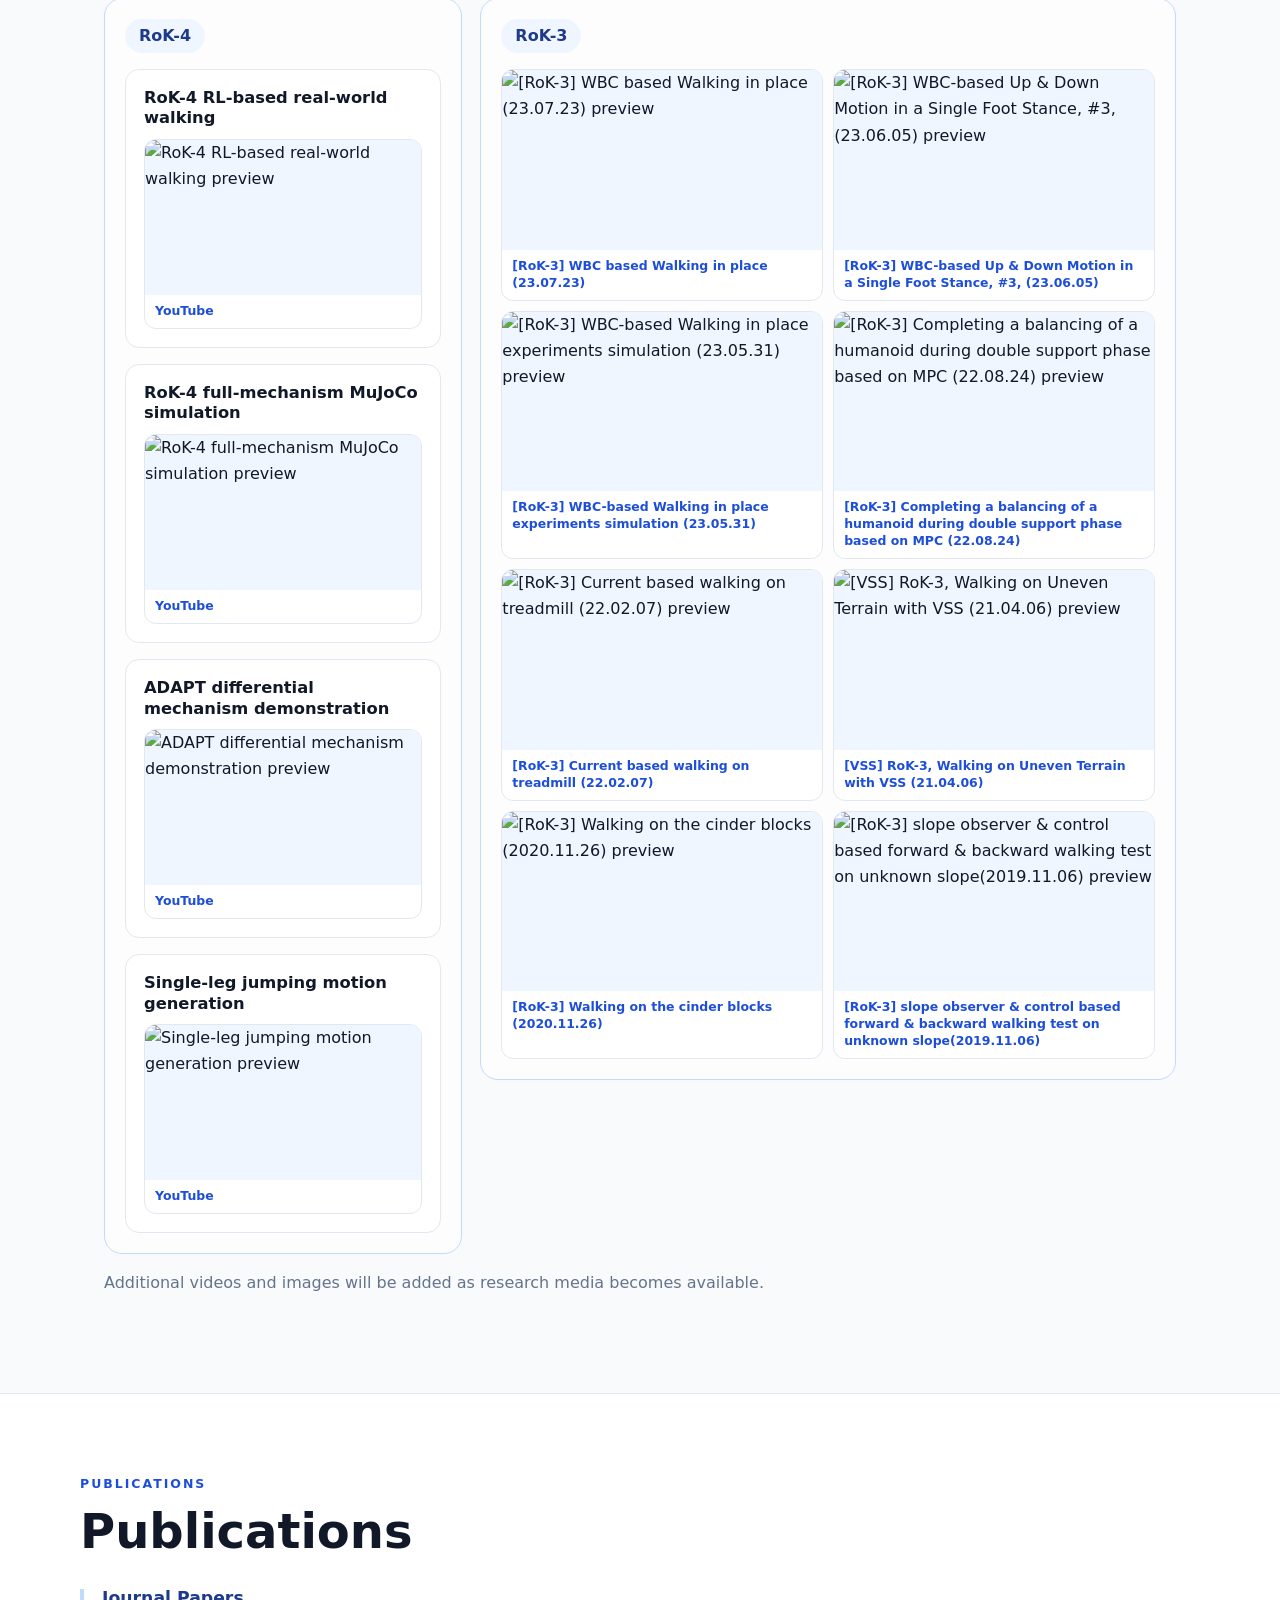
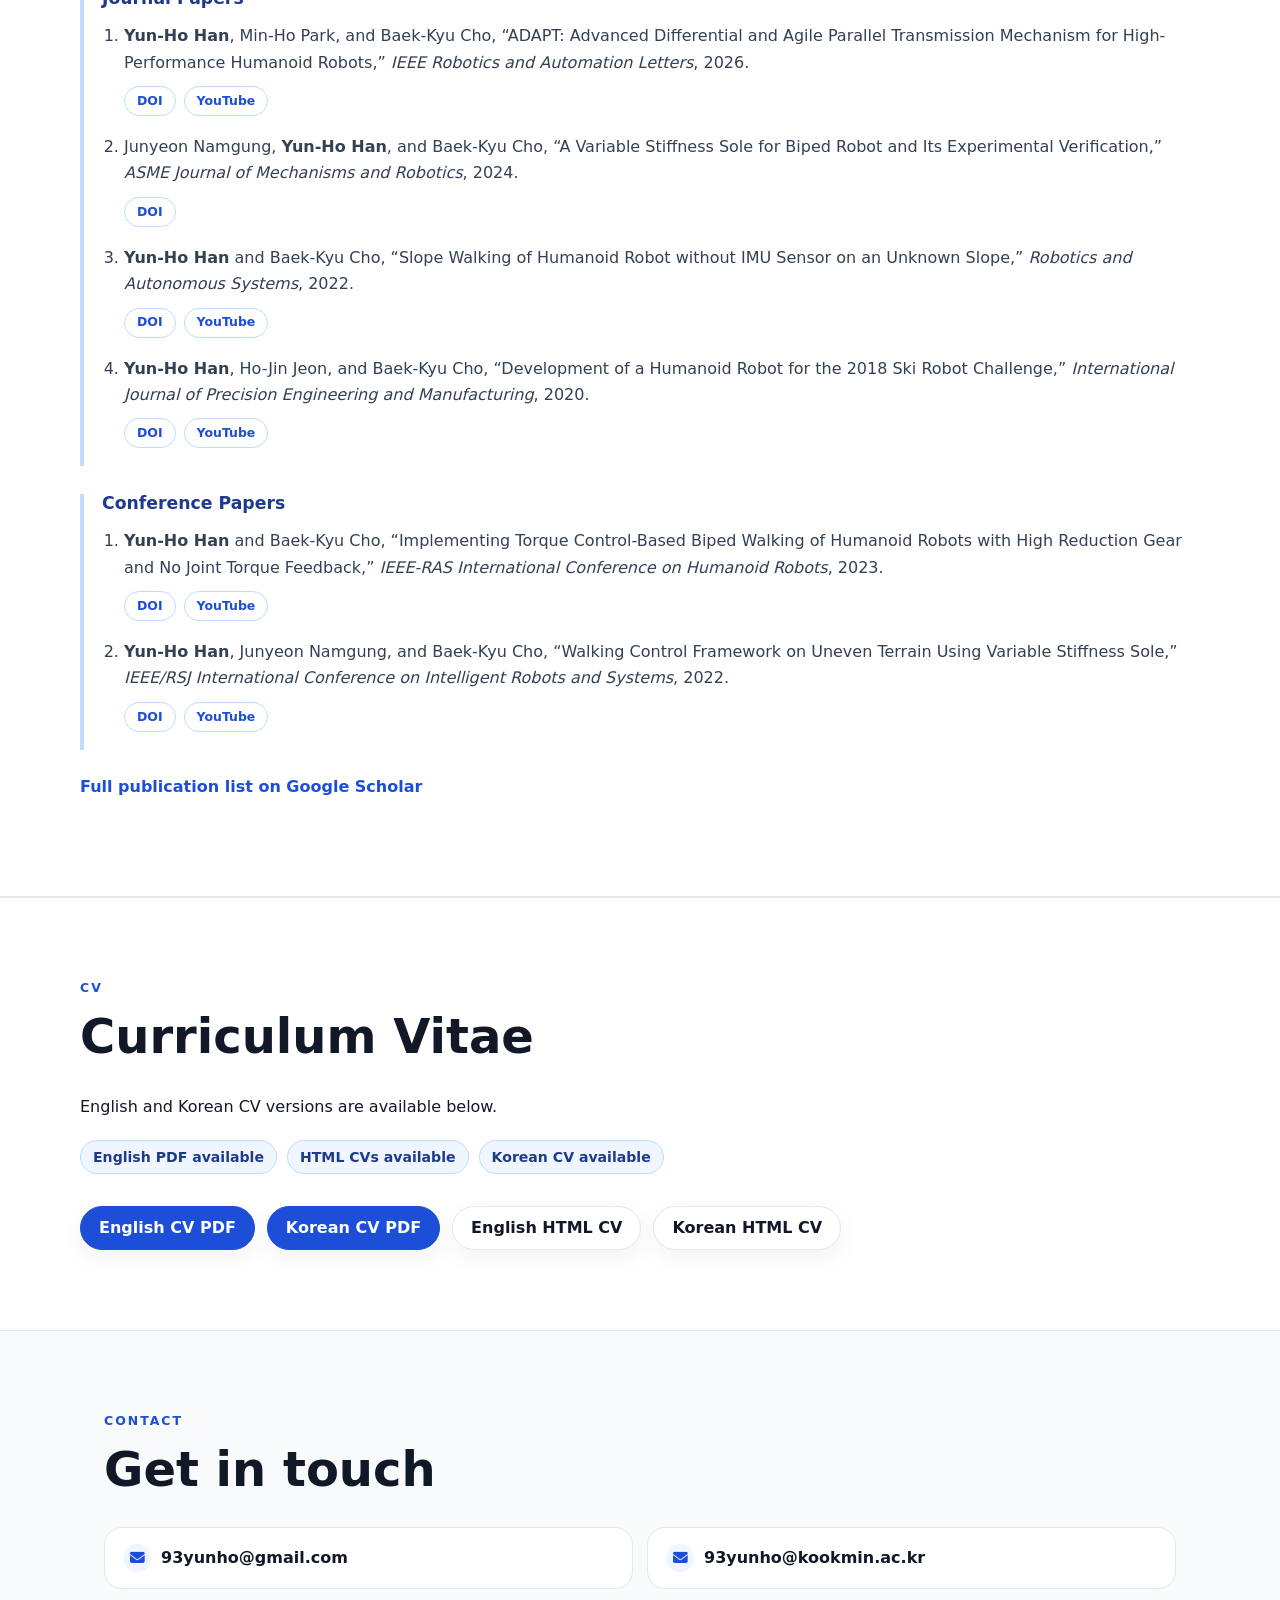
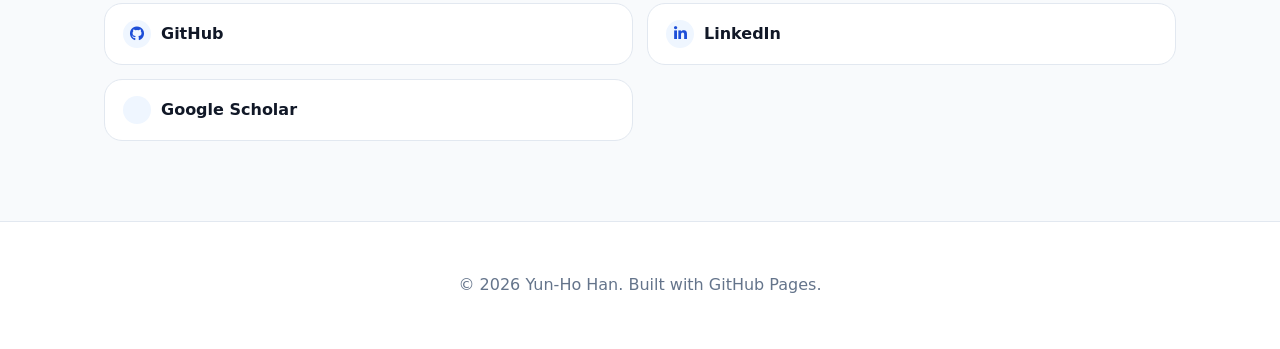
==== commit 571fd05a: "Refine hero layout and demo ordering" ====
--- a/index.html
+++ b/index.html
@@ -39,39 +39,39 @@
       <div class="hero-content">
         <div class="hero-profile">
           <img src="assets/images/profile/yunho-han.jpg" alt="Portrait of Yun-Ho Han" loading="eager" />
-          <div class="hero-copy">
+          <div>
             <p class="eyebrow" data-i18n="hero_eyebrow">Humanoid Robotics Researcher</p>
             <h1>Yun-Ho Han</h1>
-            <p class="subtitle" data-i18n="hero_subtitle">
-              Ph.D. Candidate, Department of Mechanical System Engineering, Kookmin University
-            </p>
-            <p class="hero-text" data-i18n="hero_text">
-              My research focuses on humanoid robot design, legged locomotion, differential transmission mechanisms, model-based walking control, and reinforcement learning-based walking control for real-world bipedal robots.
-            </p>
-            <div class="hero-actions">
-              <a class="button primary" href="documents/Yunho_Han_CV_EN_v1_1.pdf" target="_blank" rel="noopener" data-i18n="btn_cv">View CV</a>
-            </div>
-            <div class="social-links hero-social" aria-label="Profile links">
-              <a class="social-link" href="mailto:93yunho@gmail.com">
-                <span class="social-icon" aria-hidden="true"><i class="fa-solid fa-envelope"></i></span>
-                <span>Email</span>
-              </a>
-              <a class="social-link" href="https://github.com/YunhoHan" target="_blank" rel="noopener">
-                <span class="social-icon" aria-hidden="true"><i class="fa-brands fa-github"></i></span>
-                <span>GitHub</span>
-              </a>
-              <a class="social-link" href="https://www.linkedin.com/in/yunho-han-4357352a2" target="_blank" rel="noopener">
-                <span class="social-icon" aria-hidden="true"><i class="fa-brands fa-linkedin-in"></i></span>
-                <span>LinkedIn</span>
-              </a>
-              <a class="social-link" href="https://scholar.google.com/citations?user=bfGxfZUAAAAJ" target="_blank" rel="noopener">
-                <span class="social-icon" aria-hidden="true"><i class="ai ai-google-scholar"></i></span>
-                <span>Google Scholar</span>
-              </a>
-            </div>
-            <a class="scroll-cue" href="#about" data-i18n="hero_scroll">Explore research</a>
-          </div>
-        </div>
+          </div>
+        </div>
+        <p class="subtitle" data-i18n="hero_subtitle">
+          Ph.D. Candidate, Department of Mechanical System Engineering, Kookmin University
+        </p>
+        <p class="hero-text" data-i18n="hero_text">
+          My research focuses on humanoid robot design, legged locomotion, differential transmission mechanisms, model-based walking control, and reinforcement learning-based walking control for real-world bipedal robots.
+        </p>
+        <div class="hero-actions">
+          <a class="button primary" href="documents/Yunho_Han_CV_EN_v1_1.pdf" target="_blank" rel="noopener" data-i18n="btn_cv">View CV</a>
+        </div>
+        <div class="social-links hero-social" aria-label="Profile links">
+          <a class="social-link" href="mailto:93yunho@gmail.com">
+            <span class="social-icon" aria-hidden="true"><i class="fa-solid fa-envelope"></i></span>
+            <span>Email</span>
+          </a>
+          <a class="social-link" href="https://github.com/YunhoHan" target="_blank" rel="noopener">
+            <span class="social-icon" aria-hidden="true"><i class="fa-brands fa-github"></i></span>
+            <span>GitHub</span>
+          </a>
+          <a class="social-link" href="https://www.linkedin.com/in/yunho-han-4357352a2" target="_blank" rel="noopener">
+            <span class="social-icon" aria-hidden="true"><i class="fa-brands fa-linkedin-in"></i></span>
+            <span>LinkedIn</span>
+          </a>
+          <a class="social-link" href="https://scholar.google.com/citations?user=bfGxfZUAAAAJ" target="_blank" rel="noopener">
+            <span class="social-icon" aria-hidden="true"><i class="ai ai-google-scholar"></i></span>
+            <span>Google Scholar</span>
+          </a>
+        </div>
+        <a class="scroll-cue" href="#about" data-i18n="hero_scroll">Explore research</a>
       </div>
     </section>
 
@@ -215,6 +215,22 @@
         <div class="demo-group">
           <h3 data-i18n="demo_group_rok3">RoK-3</h3>
           <div class="video-preview-grid rok3-videos">
+            <a class="video-preview" href="https://youtu.be/HbkxGu0gFf4?si=VlTAxAXTmBzQWb80" target="_blank" rel="noopener">
+              <img src="https://img.youtube.com/vi/HbkxGu0gFf4/hqdefault.jpg" alt="[RoK-3] WBC based Walking in place (23.07.23) preview" loading="lazy" />
+              <span>[RoK-3] WBC based Walking in place (23.07.23)</span>
+            </a>
+            <a class="video-preview" href="https://youtu.be/GUqOOByVpj8?si=uzsbvGzjAf11iFe4" target="_blank" rel="noopener">
+              <img src="https://img.youtube.com/vi/GUqOOByVpj8/hqdefault.jpg" alt="[RoK-3] WBC-based Up &amp; Down Motion in a Single Foot Stance, #3, (23.06.05) preview" loading="lazy" />
+              <span>[RoK-3] WBC-based Up &amp; Down Motion in a Single Foot Stance, #3, (23.06.05)</span>
+            </a>
+            <a class="video-preview" href="https://youtu.be/04HT6V07SlI?si=JWru_YJftX-AW16p" target="_blank" rel="noopener">
+              <img src="https://img.youtube.com/vi/04HT6V07SlI/hqdefault.jpg" alt="[RoK-3] WBC-based Walking in place experiments simulation (23.05.31) preview" loading="lazy" />
+              <span>[RoK-3] WBC-based Walking in place experiments simulation (23.05.31)</span>
+            </a>
+            <a class="video-preview" href="https://youtu.be/V_NAFrONSy4?si=NgBygBK1LtX89DeF" target="_blank" rel="noopener">
+              <img src="https://img.youtube.com/vi/V_NAFrONSy4/hqdefault.jpg" alt="[RoK-3] Completing a balancing of a humanoid during double support phase based on MPC (22.08.24) preview" loading="lazy" />
+              <span>[RoK-3] Completing a balancing of a humanoid during double support phase based on MPC (22.08.24)</span>
+            </a>
             <a class="video-preview" href="https://youtu.be/h09qfkPEwwU?si=suNqClP6rXd1GtpO" target="_blank" rel="noopener">
               <img src="https://img.youtube.com/vi/h09qfkPEwwU/hqdefault.jpg" alt="[RoK-3] Current based walking on treadmill (22.02.07) preview" loading="lazy" />
               <span>[RoK-3] Current based walking on treadmill (22.02.07)</span>
@@ -223,14 +239,6 @@
               <img src="https://img.youtube.com/vi/1beSfaaE3Go/hqdefault.jpg" alt="[VSS] RoK-3, Walking on Uneven Terrain with VSS (21.04.06) preview" loading="lazy" />
               <span>[VSS] RoK-3, Walking on Uneven Terrain with VSS (21.04.06)</span>
             </a>
-            <a class="video-preview" href="https://youtu.be/04HT6V07SlI?si=JWru_YJftX-AW16p" target="_blank" rel="noopener">
-              <img src="https://img.youtube.com/vi/04HT6V07SlI/hqdefault.jpg" alt="[RoK-3] WBC-based Walking in place experiments simulation (23.05.31) preview" loading="lazy" />
-              <span>[RoK-3] WBC-based Walking in place experiments simulation (23.05.31)</span>
-            </a>
-            <a class="video-preview" href="https://youtu.be/GUqOOByVpj8?si=uzsbvGzjAf11iFe4" target="_blank" rel="noopener">
-              <img src="https://img.youtube.com/vi/GUqOOByVpj8/hqdefault.jpg" alt="[RoK-3] WBC-based Up &amp; Down Motion in a Single Foot Stance, #3, (23.06.05) preview" loading="lazy" />
-              <span>[RoK-3] WBC-based Up &amp; Down Motion in a Single Foot Stance, #3, (23.06.05)</span>
-            </a>
             <a class="video-preview" href="https://youtu.be/bRuZuYLJ1Yo?si=83ORf7Me08Iz6zm9" target="_blank" rel="noopener">
               <img src="https://img.youtube.com/vi/bRuZuYLJ1Yo/hqdefault.jpg" alt="[RoK-3] Walking on the cinder blocks (2020.11.26) preview" loading="lazy" />
               <span>[RoK-3] Walking on the cinder blocks (2020.11.26)</span>
@@ -238,14 +246,6 @@
             <a class="video-preview" href="https://youtu.be/x1PlzktlOpM?si=ALKfZbD4SVRGy7qw" target="_blank" rel="noopener">
               <img src="https://img.youtube.com/vi/x1PlzktlOpM/hqdefault.jpg" alt="[RoK-3] slope observer &amp; control based forward &amp; backward walking test on unknown slope(2019.11.06) preview" loading="lazy" />
               <span>[RoK-3] slope observer &amp; control based forward &amp; backward walking test on unknown slope(2019.11.06)</span>
-            </a>
-            <a class="video-preview" href="https://youtu.be/V_NAFrONSy4?si=NgBygBK1LtX89DeF" target="_blank" rel="noopener">
-              <img src="https://img.youtube.com/vi/V_NAFrONSy4/hqdefault.jpg" alt="[RoK-3] Completing a balancing of a humanoid during double support phase based on MPC (22.08.24) preview" loading="lazy" />
-              <span>[RoK-3] Completing a balancing of a humanoid during double support phase based on MPC (22.08.24)</span>
-            </a>
-            <a class="video-preview" href="https://youtu.be/HbkxGu0gFf4?si=VlTAxAXTmBzQWb80" target="_blank" rel="noopener">
-              <img src="https://img.youtube.com/vi/HbkxGu0gFf4/hqdefault.jpg" alt="[RoK-3] WBC based Walking in place (23.07.23) preview" loading="lazy" />
-              <span>[RoK-3] WBC based Walking in place (23.07.23)</span>
             </a>
           </div>
         </div>
--- a/assets/style.css
+++ b/assets/style.css
@@ -137,29 +137,25 @@
 .hero-content {
   position: relative;
   z-index: 2;
-  max-width: 1060px;
+  max-width: 880px;
 }
 
 .hero-profile {
   display: flex;
-  align-items: flex-start;
-  gap: 22px;
+  align-items: center;
+  gap: 18px;
+  margin-bottom: 18px;
 }
 
 .hero-profile img {
-  width: 126px;
-  height: 150px;
+  width: 118px;
+  height: 142px;
   object-fit: cover;
   border: 1px solid var(--line);
   border-radius: 18px;
   background: var(--panel);
   box-shadow: 0 18px 48px rgba(15, 23, 42, 0.12);
   flex: 0 0 auto;
-  margin-top: 12px;
-}
-
-.hero-copy {
-  max-width: 860px;
 }
 
 .hero-visual {
@@ -768,9 +764,9 @@
   }
 
   .hero-profile {
-    flex-direction: column;
-    align-items: flex-start;
+    align-items: center;
     gap: 14px;
+    margin-bottom: 14px;
   }
 
   .hero-profile img {
